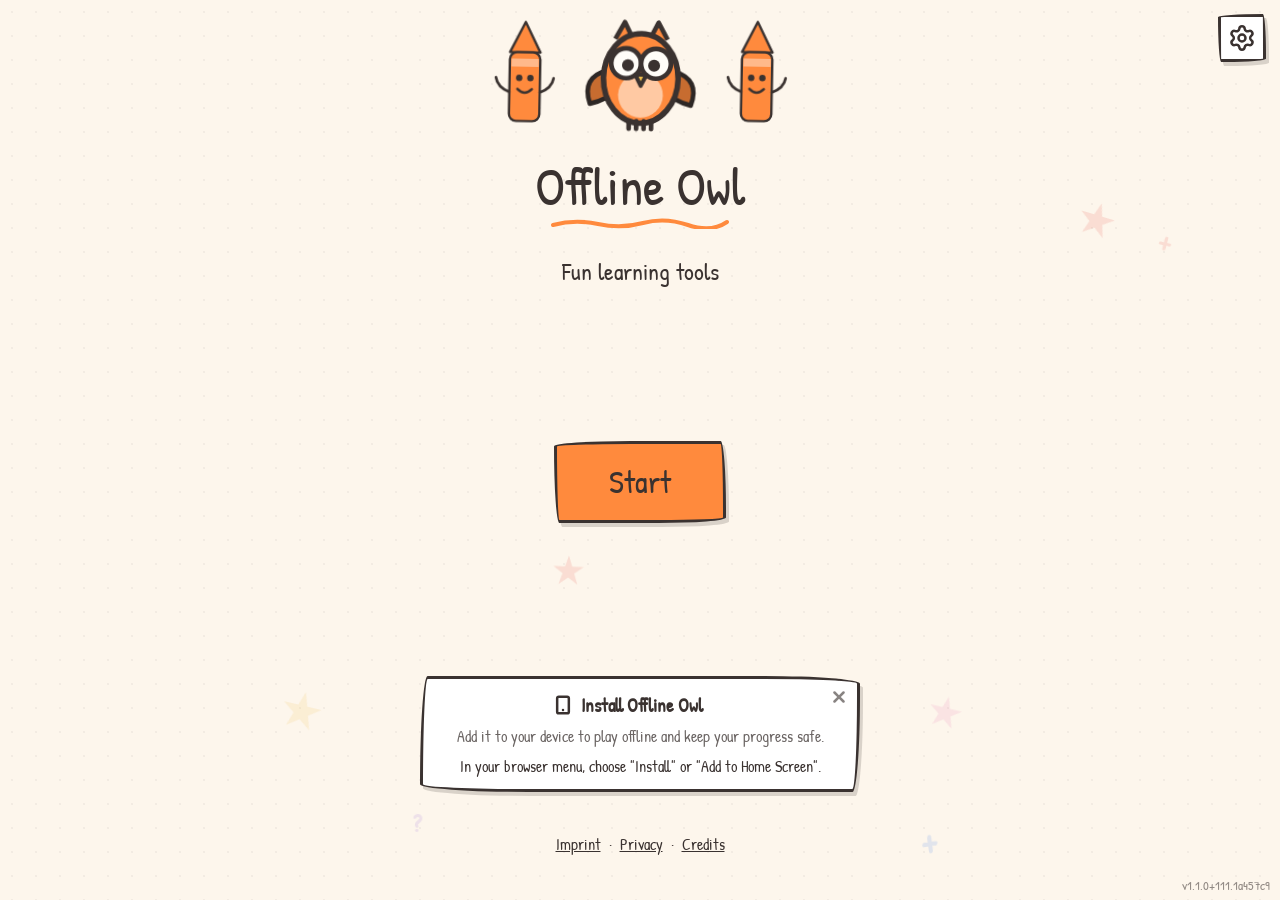
==== legacy/index.html @ 0df9de78 "deploy legacy" ====
<!doctype html><html lang="en"><head><meta charset="utf-8"/><meta name="viewport" content="width=device-width,initial-scale=1,viewport-fit=cover"/><meta name="theme-color" content="#ff8a3d"/><title>Offline Owl — free, private, offline learning for kids</title><meta name="description" content="A free, offline, installable app with a strong focus on privacy that helps kids in grades 1–4 practise for school. No account, no ads, no tracking — works fully offline."/><meta name="author" content="Offline Owl"/><meta name="robots" content="index, follow"/><link rel="canonical" href="https://captainz.github.io/offline-owl/"/><meta property="og:type" content="website"/><meta property="og:site_name" content="Offline Owl"/><meta property="og:url" content="https://captainz.github.io/offline-owl/"/><meta property="og:title" content="Offline Owl — free, private, offline learning for kids"/><meta property="og:description" content="A free, offline, installable app with a strong focus on privacy that helps kids in grades 1–4 practise for school. No account, no ads, no tracking."/><meta property="og:image" content="https://captainz.github.io/offline-owl/og-banner.png"/><meta property="og:image:width" content="1200"/><meta property="og:image:height" content="630"/><meta property="og:image:alt" content="Offline Owl — free, private, offline learning for kids in grades 1–4"/><meta property="og:locale" content="en"/><meta property="og:locale:alternate" content="de"/><meta name="twitter:card" content="summary_large_image"/><meta name="twitter:title" content="Offline Owl — free, private, offline learning for kids"/><meta name="twitter:description" content="A free, offline, installable app for kids in grades 1–4. No account, no ads, no tracking — works fully offline."/><meta name="twitter:image" content="https://captainz.github.io/offline-owl/og-banner.png"/><meta name="twitter:image:alt" content="Offline Owl — free, private, offline learning for kids in grades 1–4"/><link rel="manifest" href="manifest.webmanifest"/><link rel="icon" type="image/png" href="icons/icon-192.png"/><link rel="apple-touch-icon" href="icons/icon-192.png"/><script defer="defer" src="./main.bc28825a25485e98d686.js"></script><link href="./main.c567c05af725715a1c6c.css" rel="stylesheet"></head><body><script>(function () {
        try {
          var d = document.documentElement, f = document.createElement('div');
          f.style.cssText = 'display:flex;flex-direction:column;gap:1px;position:absolute;visibility:hidden';
          f.appendChild(document.createElement('div'));
          f.appendChild(document.createElement('div'));
          d.appendChild(f);
          var ok = f.scrollHeight === 1;
          d.removeChild(f);
          if (!ok) d.className += ' no-flexgap';
        } catch (e) { document.documentElement.className += ' no-flexgap'; }
      })();</script><div id="app"></div><script>(function () {
        try {
          if (!/[?&#]debug\b/.test(location.href)) return;
          document.write('<scr' + 'ipt src="eruda.js"><\/scr' + 'ipt><scr' + 'ipt>eruda.init()<\/scr' + 'ipt>');
        } catch (e) { /* ignore — debug console is best-effort */ }
      })();</script></body></html>
---- legacy/main.c567c05af725715a1c6c.css ----
.legal-body[data-v-5481ce39] { text-align: left; font-size: 18px; line-height: 1.5;
}
.legal-body p[data-v-5481ce39] { margin: 0 0 12px;
}
.legal-body strong[data-v-5481ce39] { font-weight: 700;
}
.no-flexgap .flex-col[data-v-5481ce39] > * { flex-shrink: 0;
}


/* Keyboard focus ring only (pointer taps don't trigger :focus-visible), so
   it no longer lingers as an odd halo after tapping a country. */
path[role='button'][data-v-695d3e59]:focus-visible {
  outline: none;
  stroke: var(--accent, #ff8a3d);
  stroke-width: 2px;
}
.no-flexgap .flex-col[data-v-695d3e59] > * {
  flex-shrink: 0;
}

@font-face {
  font-family: 'Patrick Hand';
  src: url(./27c23b607290b09435ac.woff2) format('woff2');
  font-display: swap;
}

*, ::before, ::after {
  --tw-border-spacing-x: 0;
  --tw-border-spacing-y: 0;
  --tw-translate-x: 0;
  --tw-translate-y: 0;
  --tw-rotate: 0;
  --tw-skew-x: 0;
  --tw-skew-y: 0;
  --tw-scale-x: 1;
  --tw-scale-y: 1;
  --tw-pan-x:  ;
  --tw-pan-y:  ;
  --tw-pinch-zoom:  ;
  --tw-scroll-snap-strictness: proximity;
  --tw-gradient-from-position:  ;
  --tw-gradient-via-position:  ;
  --tw-gradient-to-position:  ;
  --tw-ordinal:  ;
  --tw-slashed-zero:  ;
  --tw-numeric-figure:  ;
  --tw-numeric-spacing:  ;
  --tw-numeric-fraction:  ;
  --tw-ring-inset:  ;
  --tw-ring-offset-width: 0px;
  --tw-ring-offset-color: #fff;
  --tw-ring-color: rgb(59 130 246 / 0.5);
  --tw-ring-offset-shadow: 0 0 #0000;
  --tw-ring-shadow: 0 0 #0000;
  --tw-shadow: 0 0 #0000;
  --tw-shadow-colored: 0 0 #0000;
  --tw-blur:  ;
  --tw-brightness:  ;
  --tw-contrast:  ;
  --tw-grayscale:  ;
  --tw-hue-rotate:  ;
  --tw-invert:  ;
  --tw-saturate:  ;
  --tw-sepia:  ;
  --tw-drop-shadow:  ;
  --tw-backdrop-blur:  ;
  --tw-backdrop-brightness:  ;
  --tw-backdrop-contrast:  ;
  --tw-backdrop-grayscale:  ;
  --tw-backdrop-hue-rotate:  ;
  --tw-backdrop-invert:  ;
  --tw-backdrop-opacity:  ;
  --tw-backdrop-saturate:  ;
  --tw-backdrop-sepia:  ;
  --tw-contain-size:  ;
  --tw-contain-layout:  ;
  --tw-contain-paint:  ;
  --tw-contain-style:  ;
}

::backdrop {
  --tw-border-spacing-x: 0;
  --tw-border-spacing-y: 0;
  --tw-translate-x: 0;
  --tw-translate-y: 0;
  --tw-rotate: 0;
  --tw-skew-x: 0;
  --tw-skew-y: 0;
  --tw-scale-x: 1;
  --tw-scale-y: 1;
  --tw-pan-x:  ;
  --tw-pan-y:  ;
  --tw-pinch-zoom:  ;
  --tw-scroll-snap-strictness: proximity;
  --tw-gradient-from-position:  ;
  --tw-gradient-via-position:  ;
  --tw-gradient-to-position:  ;
  --tw-ordinal:  ;
  --tw-slashed-zero:  ;
  --tw-numeric-figure:  ;
  --tw-numeric-spacing:  ;
  --tw-numeric-fraction:  ;
  --tw-ring-inset:  ;
  --tw-ring-offset-width: 0px;
  --tw-ring-offset-color: #fff;
  --tw-ring-color: rgb(59 130 246 / 0.5);
  --tw-ring-offset-shadow: 0 0 #0000;
  --tw-ring-shadow: 0 0 #0000;
  --tw-shadow: 0 0 #0000;
  --tw-shadow-colored: 0 0 #0000;
  --tw-blur:  ;
  --tw-brightness:  ;
  --tw-contrast:  ;
  --tw-grayscale:  ;
  --tw-hue-rotate:  ;
  --tw-invert:  ;
  --tw-saturate:  ;
  --tw-sepia:  ;
  --tw-drop-shadow:  ;
  --tw-backdrop-blur:  ;
  --tw-backdrop-brightness:  ;
  --tw-backdrop-contrast:  ;
  --tw-backdrop-grayscale:  ;
  --tw-backdrop-hue-rotate:  ;
  --tw-backdrop-invert:  ;
  --tw-backdrop-opacity:  ;
  --tw-backdrop-saturate:  ;
  --tw-backdrop-sepia:  ;
  --tw-contain-size:  ;
  --tw-contain-layout:  ;
  --tw-contain-paint:  ;
  --tw-contain-style:  ;
}

/*
! tailwindcss v3.4.19 | MIT License | https://tailwindcss.com
*/

/*
1. Prevent padding and border from affecting element width. (https://github.com/mozdevs/cssremedy/issues/4)
2. Allow adding a border to an element by just adding a border-width. (https://github.com/tailwindcss/tailwindcss/pull/116)
*/

*,
::before,
::after {
  box-sizing: border-box; /* 1 */
  border-width: 0; /* 2 */
  border-style: solid; /* 2 */
  border-color: #e5e7eb; /* 2 */
}

::before,
::after {
  --tw-content: '';
}

/*
1. Use a consistent sensible line-height in all browsers.
2. Prevent adjustments of font size after orientation changes in iOS.
3. Use a more readable tab size.
4. Use the user's configured `sans` font-family by default.
5. Use the user's configured `sans` font-feature-settings by default.
6. Use the user's configured `sans` font-variation-settings by default.
7. Disable tap highlights on iOS
*/

html,
:host {
  line-height: 1.5; /* 1 */
  -webkit-text-size-adjust: 100%; /* 2 */ /* 3 */
  tab-size: 4; /* 3 */
  font-family: ui-sans-serif, system-ui, sans-serif, "Apple Color Emoji", "Segoe UI Emoji", "Segoe UI Symbol", "Noto Color Emoji"; /* 4 */
  font-feature-settings: normal; /* 5 */
  font-variation-settings: normal; /* 6 */
  -webkit-tap-highlight-color: transparent; /* 7 */
}

/*
1. Remove the margin in all browsers.
2. Inherit line-height from `html` so users can set them as a class directly on the `html` element.
*/

body {
  margin: 0; /* 1 */
  line-height: inherit; /* 2 */
}

/*
1. Add the correct height in Firefox.
2. Correct the inheritance of border color in Firefox. (https://bugzilla.mozilla.org/show_bug.cgi?id=190655)
3. Ensure horizontal rules are visible by default.
*/

hr {
  height: 0; /* 1 */
  color: inherit; /* 2 */
  border-top-width: 1px; /* 3 */
}

/*
Add the correct text decoration in Chrome, Edge, and Safari.
*/

abbr:where([title]) {
  -webkit-text-decoration: underline dotted;
          text-decoration: underline dotted;
}

/*
Remove the default font size and weight for headings.
*/

h1,
h2,
h3,
h4,
h5,
h6 {
  font-size: inherit;
  font-weight: inherit;
}

/*
Reset links to optimize for opt-in styling instead of opt-out.
*/

a {
  color: inherit;
  text-decoration: inherit;
}

/*
Add the correct font weight in Edge and Safari.
*/

b,
strong {
  font-weight: bolder;
}

/*
1. Use the user's configured `mono` font-family by default.
2. Use the user's configured `mono` font-feature-settings by default.
3. Use the user's configured `mono` font-variation-settings by default.
4. Correct the odd `em` font sizing in all browsers.
*/

code,
kbd,
samp,
pre {
  font-family: ui-monospace, SFMono-Regular, Menlo, Monaco, Consolas, "Liberation Mono", "Courier New", monospace; /* 1 */
  font-feature-settings: normal; /* 2 */
  font-variation-settings: normal; /* 3 */
  font-size: 1em; /* 4 */
}

/*
Add the correct font size in all browsers.
*/

small {
  font-size: 80%;
}

/*
Prevent `sub` and `sup` elements from affecting the line height in all browsers.
*/

sub,
sup {
  font-size: 75%;
  line-height: 0;
  position: relative;
  vertical-align: baseline;
}

sub {
  bottom: -0.25em;
}

sup {
  top: -0.5em;
}

/*
1. Remove text indentation from table contents in Chrome and Safari. (https://bugs.chromium.org/p/chromium/issues/detail?id=999088, https://bugs.webkit.org/show_bug.cgi?id=201297)
2. Correct table border color inheritance in all Chrome and Safari. (https://bugs.chromium.org/p/chromium/issues/detail?id=935729, https://bugs.webkit.org/show_bug.cgi?id=195016)
3. Remove gaps between table borders by default.
*/

table {
  text-indent: 0; /* 1 */
  border-color: inherit; /* 2 */
  border-collapse: collapse; /* 3 */
}

/*
1. Change the font styles in all browsers.
2. Remove the margin in Firefox and Safari.
3. Remove default padding in all browsers.
*/

button,
input,
optgroup,
select,
textarea {
  font-family: inherit; /* 1 */
  font-feature-settings: inherit; /* 1 */
  font-variation-settings: inherit; /* 1 */
  font-size: 100%; /* 1 */
  font-weight: inherit; /* 1 */
  line-height: inherit; /* 1 */
  letter-spacing: inherit; /* 1 */
  color: inherit; /* 1 */
  margin: 0; /* 2 */
  padding: 0; /* 3 */
}

/*
Remove the inheritance of text transform in Edge and Firefox.
*/

button,
select {
  text-transform: none;
}

/*
1. Correct the inability to style clickable types in iOS and Safari.
2. Remove default button styles.
*/

button,
input:where([type='button']),
input:where([type='reset']),
input:where([type='submit']) {
  -webkit-appearance: button; /* 1 */
  background-color: transparent; /* 2 */
  background-image: none; /* 2 */
}

/*
Use the modern Firefox focus style for all focusable elements.
*/

:-moz-focusring {
  outline: auto;
}

/*
Remove the additional `:invalid` styles in Firefox. (https://github.com/mozilla/gecko-dev/blob/2f9eacd9d3d995c937b4251a5557d95d494c9be1/layout/style/res/forms.css#L728-L737)
*/

:-moz-ui-invalid {
  box-shadow: none;
}

/*
Add the correct vertical alignment in Chrome and Firefox.
*/

progress {
  vertical-align: baseline;
}

/*
Correct the cursor style of increment and decrement buttons in Safari.
*/

::-webkit-inner-spin-button,
::-webkit-outer-spin-button {
  height: auto;
}

/*
1. Correct the odd appearance in Chrome and Safari.
2. Correct the outline style in Safari.
*/

[type='search'] {
  -webkit-appearance: textfield; /* 1 */
  outline-offset: -2px; /* 2 */
}

/*
Remove the inner padding in Chrome and Safari on macOS.
*/

::-webkit-search-decoration {
  -webkit-appearance: none;
}

/*
1. Correct the inability to style clickable types in iOS and Safari.
2. Change font properties to `inherit` in Safari.
*/

::-webkit-file-upload-button {
  -webkit-appearance: button; /* 1 */
  font: inherit; /* 2 */
}

/*
Add the correct display in Chrome and Safari.
*/

summary {
  display: list-item;
}

/*
Removes the default spacing and border for appropriate elements.
*/

blockquote,
dl,
dd,
h1,
h2,
h3,
h4,
h5,
h6,
hr,
figure,
p,
pre {
  margin: 0;
}

fieldset {
  margin: 0;
  padding: 0;
}

legend {
  padding: 0;
}

ol,
ul,
menu {
  list-style: none;
  margin: 0;
  padding: 0;
}

/*
Reset default styling for dialogs.
*/

dialog {
  padding: 0;
}

/*
Prevent resizing textareas horizontally by default.
*/

textarea {
  resize: vertical;
}

/*
1. Reset the default placeholder opacity in Firefox. (https://github.com/tailwindlabs/tailwindcss/issues/3300)
2. Set the default placeholder color to the user's configured gray 400 color.
*/

input::placeholder,
textarea::placeholder {
  opacity: 1; /* 1 */
  color: #9ca3af; /* 2 */
}

/*
Set the default cursor for buttons.
*/

button,
[role="button"] {
  cursor: pointer;
}

/*
Make sure disabled buttons don't get the pointer cursor.
*/

:disabled {
  cursor: default;
}

/*
1. Make replaced elements `display: block` by default. (https://github.com/mozdevs/cssremedy/issues/14)
2. Add `vertical-align: middle` to align replaced elements more sensibly by default. (https://github.com/jensimmons/cssremedy/issues/14#issuecomment-634934210)
   This can trigger a poorly considered lint error in some tools but is included by design.
*/

img,
svg,
video,
canvas,
audio,
iframe,
embed,
object {
  display: block; /* 1 */
  vertical-align: middle; /* 2 */
}

/*
Constrain images and videos to the parent width and preserve their intrinsic aspect ratio. (https://github.com/mozdevs/cssremedy/issues/14)
*/

img,
video {
  max-width: 100%;
  height: auto;
}

/* Make elements with the HTML hidden attribute stay hidden by default */

[hidden]:where(:not([hidden="until-found"])) {
  display: none;
}
.container {
  width: 100%;
}
@media (min-width: 640px) {

  .container {
    max-width: 640px;
  }
}
@media (min-width: 768px) {

  .container {
    max-width: 768px;
  }
}
@media (min-width: 1024px) {

  .container {
    max-width: 1024px;
  }
}
@media (min-width: 1280px) {

  .container {
    max-width: 1280px;
  }
}
@media (min-width: 1536px) {

  .container {
    max-width: 1536px;
  }
}
/* Signature crayon border — two mirrored variants for organic variety. */
.cb {
    border: 3px solid #3a3230;
    border-radius: 255px 18px 225px 18px / 18px 225px 18px 255px;
    box-shadow: 3px 4px 0 rgba(58,50,48,0.18);
  }
.cb2 {
    border: 3px solid #3a3230;
    border-radius: 18px 225px 18px 255px / 255px 18px 225px 18px;
    box-shadow: 3px 4px 0 rgba(58,50,48,0.18);
  }
/* Legacy alias used by not-yet-redesigned corners (leaderboard, gift editor). */
.crayon-border {
    border: 3px solid #3a3230;
    border-radius: 255px 18px 225px 18px / 18px 225px 18px 255px;
  }
/* Pair with .cb or .cb2 for the border variant. */
.chip {
  cursor: pointer;
  --tw-bg-opacity: 1;
  background-color: rgb(255 255 255 / var(--tw-bg-opacity, 1));
  padding-left: 18px;
  padding-right: 18px;
  padding-top: 7px;
  padding-bottom: 7px;
  font-family: "Patrick Hand", Comic Sans MS, cursive;
  font-size: 21px;
  --tw-text-opacity: 1;
  color: rgb(58 50 48 / var(--tw-text-opacity, 1));
  transition-property: transform;
  transition-timing-function: cubic-bezier(0.4, 0, 0.2, 1);
  transition-duration: 150ms;
}
.chip:active { transform: scale(0.92); }
.chip-on {
  background-color: var(--accent, #ff8a3d); color: var(--on-accent, #fff);
}
.backlink {
  cursor: pointer;
  align-self: center;
  justify-self: center;
  border-width: 0px;
  background-color: transparent;
  font-size: 22px;
  --tw-text-opacity: 1;
  color: rgb(58 50 48 / var(--tw-text-opacity, 1));
  -webkit-text-decoration-line: underline;
          text-decoration-line: underline;
  opacity: 0.75;
}
.lbl {
  margin-bottom: 6px;
  font-size: 19px;
  line-height: 1;
  opacity: 0.7;
}
/* Numpad key — pair with .cb or .cb2. */
.key {
  min-height: 60px;
  cursor: pointer;
  --tw-bg-opacity: 1;
  background-color: rgb(255 255 255 / var(--tw-bg-opacity, 1));
  padding-top: 0.75rem;
  padding-bottom: 0.75rem;
  padding-left: 0px;
  padding-right: 0px;
  font-family: "Patrick Hand", Comic Sans MS, cursive;
  font-size: 32px;
  --tw-text-opacity: 1;
  color: rgb(58 50 48 / var(--tw-text-opacity, 1));
  transition-property: transform;
  transition-timing-function: cubic-bezier(0.4, 0, 0.2, 1);
  transition-duration: 80ms;
}
.key:active { transform: scale(0.9); }
.tilt-l { transform: rotate(-1.2deg); }
.tilt-r { transform: rotate(1.1deg); }
/* Crayon range slider: ink pill track, accent knob. */
.slider {
    -webkit-appearance: none;
    appearance: none;
    width: 100%;
    height: 16px;
    border: 3px solid #3a3230;
    border-radius: 99px;
    background: #fff;
    cursor: pointer;
  }
.slider::-webkit-slider-thumb {
    -webkit-appearance: none;
    appearance: none;
    width: 28px;
    height: 28px;
    border-radius: 50%;
    background: var(--accent, #ff8a3d);
    border: 3px solid #3a3230;
    box-shadow: 2px 2px 0 rgba(58,50,48,0.18);
  }
.slider::-moz-range-thumb {
    width: 28px;
    height: 28px;
    border-radius: 50%;
    background: var(--accent, #ff8a3d);
    border: 3px solid #3a3230;
    box-shadow: 2px 2px 0 rgba(58,50,48,0.18);
  }
.pointer-events-none {
  pointer-events: none;
}
.visible {
  visibility: visible;
}
.static {
  position: static;
}
.fixed {
  position: fixed;
}
.absolute {
  position: absolute;
}
.relative {
  position: relative;
}
.sticky {
  position: -webkit-sticky;
  position: sticky;
}
.inset-0 {
  top: 0px;
  right: 0px;
  bottom: 0px;
  left: 0px;
}
.inset-y-0 {
  top: 0px;
  bottom: 0px;
}
.bottom-2 {
  bottom: 0.5rem;
}
.left-0 {
  left: 0px;
}
.left-\[-3px\] {
  left: -3px;
}
.right-0 {
  right: 0px;
}
.right-1 {
  right: 0.25rem;
}
.right-2 {
  right: 0.5rem;
}
.right-2\.5 {
  right: 0.625rem;
}
.right-\[-3px\] {
  right: -3px;
}
.right-\[14px\] {
  right: 14px;
}
.top-0 {
  top: 0px;
}
.top-1 {
  top: 0.25rem;
}
.top-1\/2 {
  top: 50%;
}
.top-\[14px\] {
  top: 14px;
}
.top-\[1px\] {
  top: 1px;
}
.isolate {
  isolation: isolate;
}
.z-0 {
  z-index: 0;
}
.z-30 {
  z-index: 30;
}
.z-40 {
  z-index: 40;
}
.z-50 {
  z-index: 50;
}
.z-\[1\] {
  z-index: 1;
}
.z-\[29\] {
  z-index: 29;
}
.z-\[60\] {
  z-index: 60;
}
.z-\[70\] {
  z-index: 70;
}
.z-\[79\] {
  z-index: 79;
}
.z-\[80\] {
  z-index: 80;
}
.m-0 {
  margin: 0px;
}
.-mx-\[18px\] {
  margin-left: -18px;
  margin-right: -18px;
}
.mx-auto {
  margin-left: auto;
  margin-right: auto;
}
.\!mb-0 {
  margin-bottom: 0px !important;
}
.-mb-4 {
  margin-bottom: -1rem;
}
.-mt-1 {
  margin-top: -0.25rem;
}
.-mt-2 {
  margin-top: -0.5rem;
}
.-mt-\[6px\] {
  margin-top: -6px;
}
.mb-0 {
  margin-bottom: 0px;
}
.mb-2 {
  margin-bottom: 0.5rem;
}
.mb-\[6px\] {
  margin-bottom: 6px;
}
.ml-2 {
  margin-left: 0.5rem;
}
.ml-\[2px\] {
  margin-left: 2px;
}
.mr-1 {
  margin-right: 0.25rem;
}
.mt-1 {
  margin-top: 0.25rem;
}
.mt-2 {
  margin-top: 0.5rem;
}
.mt-3 {
  margin-top: 0.75rem;
}
.mt-4 {
  margin-top: 1rem;
}
.mt-\[2px\] {
  margin-top: 2px;
}
.mt-auto {
  margin-top: auto;
}
.box-border {
  box-sizing: border-box;
}
.block {
  display: block;
}
.inline-block {
  display: inline-block;
}
.inline {
  display: inline;
}
.flex {
  display: flex;
}
.inline-flex {
  display: inline-flex;
}
.grid {
  display: grid;
}
.hidden {
  display: none;
}
.aspect-square {
  aspect-ratio: 1 / 1;
}
.h-10 {
  height: 2.5rem;
}
.h-11 {
  height: 2.75rem;
}
.h-12 {
  height: 3rem;
}
.h-14 {
  height: 3.5rem;
}
.h-16 {
  height: 4rem;
}
.h-28 {
  height: 7rem;
}
.h-4 {
  height: 1rem;
}
.h-6 {
  height: 1.5rem;
}
.h-7 {
  height: 1.75rem;
}
.h-8 {
  height: 2rem;
}
.h-9 {
  height: 2.25rem;
}
.h-\[300px\] {
  height: 300px;
}
.h-\[34px\] {
  height: 34px;
}
.h-\[3px\] {
  height: 3px;
}
.h-\[52px\] {
  height: 52px;
}
.h-\[54px\] {
  height: 54px;
}
.h-\[60px\] {
  height: 60px;
}
.h-\[72px\] {
  height: 72px;
}
.h-\[92px\] {
  height: 92px;
}
.h-auto {
  height: auto;
}
.h-full {
  height: 100%;
}
.max-h-\[90vh\] {
  max-height: 90vh;
}
.min-h-\[\.9em\] {
  min-height: .9em;
}
.min-h-\[1\.4em\] {
  min-height: 1.4em;
}
.min-h-\[100dvh\] {
  min-height: 100dvh;
}
.min-h-\[66px\] {
  min-height: 66px;
}
.w-10 {
  width: 2.5rem;
}
.w-11 {
  width: 2.75rem;
}
.w-12 {
  width: 3rem;
}
.w-14 {
  width: 3.5rem;
}
.w-16 {
  width: 4rem;
}
.w-28 {
  width: 7rem;
}
.w-6 {
  width: 1.5rem;
}
.w-7 {
  width: 1.75rem;
}
.w-8 {
  width: 2rem;
}
.w-9 {
  width: 2.25rem;
}
.w-\[120px\] {
  width: 120px;
}
.w-\[140px\] {
  width: 140px;
}
.w-\[170px\] {
  width: 170px;
}
.w-\[180px\] {
  width: 180px;
}
.w-\[52px\] {
  width: 52px;
}
.w-\[54px\] {
  width: 54px;
}
.w-\[60px\] {
  width: 60px;
}
.w-\[62px\] {
  width: 62px;
}
.w-\[72px\] {
  width: 72px;
}
.w-\[92px\] {
  width: 92px;
}
.w-full {
  width: 100%;
}
.w-max {
  width: -webkit-max-content;
  width: max-content;
}
.min-w-0 {
  min-width: 0px;
}
.max-w-\[160px\] {
  max-width: 160px;
}
.max-w-\[220px\] {
  max-width: 220px;
}
.max-w-\[320px\] {
  max-width: 320px;
}
.max-w-\[330px\] {
  max-width: 330px;
}
.max-w-\[440px\] {
  max-width: 440px;
}
.max-w-\[460px\] {
  max-width: 460px;
}
.max-w-\[480px\] {
  max-width: 480px;
}
.max-w-\[520px\] {
  max-width: 520px;
}
.max-w-\[620px\] {
  max-width: 620px;
}
.max-w-\[640px\] {
  max-width: 640px;
}
.max-w-full {
  max-width: 100%;
}
.flex-1 {
  flex: 1 1 0%;
}
.shrink-0 {
  flex-shrink: 0;
}
.-translate-y-1\/2 {
  --tw-translate-y: -50%;
  transform: translate(var(--tw-translate-x), var(--tw-translate-y)) rotate(var(--tw-rotate)) skewX(var(--tw-skew-x)) skewY(var(--tw-skew-y)) scaleX(var(--tw-scale-x)) scaleY(var(--tw-scale-y));
}
.-rotate-45 {
  --tw-rotate: -45deg;
  transform: translate(var(--tw-translate-x), var(--tw-translate-y)) rotate(var(--tw-rotate)) skewX(var(--tw-skew-x)) skewY(var(--tw-skew-y)) scaleX(var(--tw-scale-x)) scaleY(var(--tw-scale-y));
}
.rotate-180 {
  --tw-rotate: 180deg;
  transform: translate(var(--tw-translate-x), var(--tw-translate-y)) rotate(var(--tw-rotate)) skewX(var(--tw-skew-x)) skewY(var(--tw-skew-y)) scaleX(var(--tw-scale-x)) scaleY(var(--tw-scale-y));
}
.transform {
  transform: translate(var(--tw-translate-x), var(--tw-translate-y)) rotate(var(--tw-rotate)) skewX(var(--tw-skew-x)) skewY(var(--tw-skew-y)) scaleX(var(--tw-scale-x)) scaleY(var(--tw-scale-y));
}
@keyframes spin {

  to {
    transform: rotate(360deg);
  }
}
.animate-spin {
  animation: spin 1s linear infinite;
}
.cursor-default {
  cursor: default;
}
.cursor-grab {
  cursor: grab;
}
.cursor-pointer {
  cursor: pointer;
}
.touch-none {
  touch-action: none;
}
.select-none {
  -webkit-user-select: none;
          user-select: none;
}
.resize-y {
  resize: vertical;
}
.list-disc {
  list-style-type: disc;
}
.grid-cols-1 {
  grid-template-columns: repeat(1, minmax(0, 1fr));
}
.grid-cols-2 {
  grid-template-columns: repeat(2, minmax(0, 1fr));
}
.grid-cols-3 {
  grid-template-columns: repeat(3, minmax(0, 1fr));
}
.grid-cols-5 {
  grid-template-columns: repeat(5, minmax(0, 1fr));
}
.grid-cols-\[repeat\(auto-fill\2c minmax\(150px\2c 1fr\)\)\] {
  grid-template-columns: repeat(auto-fill,minmax(150px,1fr));
}
.flex-row-reverse {
  flex-direction: row-reverse;
}
.flex-col {
  flex-direction: column;
}
.flex-wrap {
  flex-wrap: wrap;
}
.flex-nowrap {
  flex-wrap: nowrap;
}
.place-items-center {
  align-items: center;
  justify-items: center;
  align-content: center;
  justify-content: center;
  place-items: center;
}
.items-start {
  align-items: flex-start;
}
.items-end {
  align-items: flex-end;
}
.items-center {
  align-items: center;
}
.items-stretch {
  align-items: stretch;
}
.justify-center {
  justify-content: center;
}
.justify-between {
  justify-content: space-between;
}
.justify-items-center {
  justify-items: center;
}
.gap-1 {
  gap: 0.25rem;
}
.no-flexgap .gap-1 {
  gap: 0;
}
.no-flexgap .gap-1 > * {
  margin: calc(0.25rem / 2);
}
.gap-2 {
  gap: 0.5rem;
}
.no-flexgap .gap-2 {
  gap: 0;
}
.no-flexgap .gap-2 > * {
  margin: calc(0.5rem / 2);
}
.gap-3 {
  gap: 0.75rem;
}
.no-flexgap .gap-3 {
  gap: 0;
}
.no-flexgap .gap-3 > * {
  margin: calc(0.75rem / 2);
}
.gap-4 {
  gap: 1rem;
}
.no-flexgap .gap-4 {
  gap: 0;
}
.no-flexgap .gap-4 > * {
  margin: calc(1rem / 2);
}
.gap-5 {
  gap: 1.25rem;
}
.no-flexgap .gap-5 {
  gap: 0;
}
.no-flexgap .gap-5 > * {
  margin: calc(1.25rem / 2);
}
.gap-6 {
  gap: 1.5rem;
}
.no-flexgap .gap-6 {
  gap: 0;
}
.no-flexgap .gap-6 > * {
  margin: calc(1.5rem / 2);
}
.gap-\[10px\] {
  gap: 10px;
}
.no-flexgap .gap-\[10px\] {
  gap: 0;
}
.no-flexgap .gap-\[10px\] > * {
  margin: calc(10px / 2);
}
.gap-\[14px\] {
  gap: 14px;
}
.no-flexgap .gap-\[14px\] {
  gap: 0;
}
.no-flexgap .gap-\[14px\] > * {
  margin: calc(14px / 2);
}
.gap-\[18px\] {
  gap: 18px;
}
.no-flexgap .gap-\[18px\] {
  gap: 0;
}
.no-flexgap .gap-\[18px\] > * {
  margin: calc(18px / 2);
}
.gap-\[6px\] {
  gap: 6px;
}
.no-flexgap .gap-\[6px\] {
  gap: 0;
}
.no-flexgap .gap-\[6px\] > * {
  margin: calc(6px / 2);
}
.gap-\[8px\] {
  gap: 8px;
}
.no-flexgap .gap-\[8px\] {
  gap: 0;
}
.no-flexgap .gap-\[8px\] > * {
  margin: calc(8px / 2);
}
.self-start {
  align-self: flex-start;
}
.self-center {
  align-self: center;
}
.justify-self-start {
  justify-self: start;
}
.justify-self-center {
  justify-self: center;
}
.overflow-auto {
  overflow: auto;
}
.overflow-hidden {
  overflow: hidden;
}
.overflow-visible {
  overflow: visible;
}
.truncate {
  overflow: hidden;
  text-overflow: ellipsis;
  white-space: nowrap;
}
.whitespace-nowrap {
  white-space: nowrap;
}
.break-words {
  overflow-wrap: break-word;
}
.break-all {
  word-break: break-all;
}
.rounded-full {
  border-radius: 9999px;
}
.rounded-lg {
  border-radius: 0.5rem;
}
.border-\[3px\] {
  border-width: 3px;
}
.border-b-2 {
  border-bottom-width: 2px;
}
.border-t-2 {
  border-top-width: 2px;
}
.\!border-dashed {
  border-style: dashed !important;
}
.border-dashed {
  border-style: dashed;
}
.border-ink {
  --tw-border-opacity: 1;
  border-color: rgb(58 50 48 / var(--tw-border-opacity, 1));
}
.border-ink\/10 {
  border-color: rgb(58 50 48 / 0.1);
}
.border-ink\/15 {
  border-color: rgb(58 50 48 / 0.15);
}
.border-ink\/25 {
  border-color: rgb(58 50 48 / 0.25);
}
.border-ink\/40 {
  border-color: rgb(58 50 48 / 0.4);
}
.\!bg-crayon-green {
  --tw-bg-opacity: 1 !important;
  background-color: rgb(76 175 110 / var(--tw-bg-opacity, 1)) !important;
}
.\!bg-crayon-red {
  --tw-bg-opacity: 1 !important;
  background-color: rgb(232 87 76 / var(--tw-bg-opacity, 1)) !important;
}
.bg-accent {
  background-color: var(--accent, #ff8a3d);
}
.bg-black {
  --tw-bg-opacity: 1;
  background-color: rgb(0 0 0 / var(--tw-bg-opacity, 1));
}
.bg-crayon-blue {
  --tw-bg-opacity: 1;
  background-color: rgb(76 134 232 / var(--tw-bg-opacity, 1));
}
.bg-crayon-blue\/25 {
  background-color: rgb(76 134 232 / 0.25);
}
.bg-crayon-green {
  --tw-bg-opacity: 1;
  background-color: rgb(76 175 110 / var(--tw-bg-opacity, 1));
}
.bg-crayon-green\/70 {
  background-color: rgb(76 175 110 / 0.7);
}
.bg-crayon-red {
  --tw-bg-opacity: 1;
  background-color: rgb(232 87 76 / var(--tw-bg-opacity, 1));
}
.bg-crayon-red\/10 {
  background-color: rgb(232 87 76 / 0.1);
}
.bg-crayon-yellow {
  --tw-bg-opacity: 1;
  background-color: rgb(242 193 78 / var(--tw-bg-opacity, 1));
}
.bg-crayon-yellow\/30 {
  background-color: rgb(242 193 78 / 0.3);
}
.bg-crayon-yellow\/60 {
  background-color: rgb(242 193 78 / 0.6);
}
.bg-paper {
  --tw-bg-opacity: 1;
  background-color: rgb(253 246 236 / var(--tw-bg-opacity, 1));
}
.bg-scrim {
  background-color: rgba(58,50,48,0.45);
}
.bg-white {
  --tw-bg-opacity: 1;
  background-color: rgb(255 255 255 / var(--tw-bg-opacity, 1));
}
.bg-white\/55 {
  background-color: rgb(255 255 255 / 0.55);
}
.bg-gradient-to-l {
  background-image: linear-gradient(to left, var(--tw-gradient-stops));
}
.from-white {
  --tw-gradient-from: #fff var(--tw-gradient-from-position);
  --tw-gradient-to: rgb(255 255 255 / 0) var(--tw-gradient-to-position);
  --tw-gradient-stops: var(--tw-gradient-from), var(--tw-gradient-to);
}
.to-transparent {
  --tw-gradient-to: transparent var(--tw-gradient-to-position);
}
.object-cover {
  object-fit: cover;
}
.\!p-0 {
  padding: 0px !important;
}
.p-0 {
  padding: 0px;
}
.p-1 {
  padding: 0.25rem;
}
.p-2 {
  padding: 0.5rem;
}
.p-3 {
  padding: 0.75rem;
}
.p-4 {
  padding: 1rem;
}
.p-5 {
  padding: 1.25rem;
}
.p-\[14px\] {
  padding: 14px;
}
.p-\[18px\] {
  padding: 18px;
}
.p-\[22px\] {
  padding: 22px;
}
.\!px-3 {
  padding-left: 0.75rem !important;
  padding-right: 0.75rem !important;
}
.\!py-1 {
  padding-top: 0.25rem !important;
  padding-bottom: 0.25rem !important;
}
.\!py-\[2px\] {
  padding-top: 2px !important;
  padding-bottom: 2px !important;
}
.px-1 {
  padding-left: 0.25rem;
  padding-right: 0.25rem;
}
.px-2 {
  padding-left: 0.5rem;
  padding-right: 0.5rem;
}
.px-3 {
  padding-left: 0.75rem;
  padding-right: 0.75rem;
}
.px-4 {
  padding-left: 1rem;
  padding-right: 1rem;
}
.px-\[10px\] {
  padding-left: 10px;
  padding-right: 10px;
}
.px-\[12px\] {
  padding-left: 12px;
  padding-right: 12px;
}
.px-\[14px\] {
  padding-left: 14px;
  padding-right: 14px;
}
.px-\[18px\] {
  padding-left: 18px;
  padding-right: 18px;
}
.px-\[22px\] {
  padding-left: 22px;
  padding-right: 22px;
}
.px-\[28px\] {
  padding-left: 28px;
  padding-right: 28px;
}
.px-\[38px\] {
  padding-left: 38px;
  padding-right: 38px;
}
.px-\[52px\] {
  padding-left: 52px;
  padding-right: 52px;
}
.py-1 {
  padding-top: 0.25rem;
  padding-bottom: 0.25rem;
}
.py-2 {
  padding-top: 0.5rem;
  padding-bottom: 0.5rem;
}
.py-3 {
  padding-top: 0.75rem;
  padding-bottom: 0.75rem;
}
.py-4 {
  padding-top: 1rem;
  padding-bottom: 1rem;
}
.py-7 {
  padding-top: 1.75rem;
  padding-bottom: 1.75rem;
}
.py-\[10px\] {
  padding-top: 10px;
  padding-bottom: 10px;
}
.py-\[14px\] {
  padding-top: 14px;
  padding-bottom: 14px;
}
.py-\[2px\] {
  padding-top: 2px;
  padding-bottom: 2px;
}
.py-\[34px\] {
  padding-top: 34px;
  padding-bottom: 34px;
}
.py-\[4px\] {
  padding-top: 4px;
  padding-bottom: 4px;
}
.py-\[6px\] {
  padding-top: 6px;
  padding-bottom: 6px;
}
.pb-11 {
  padding-bottom: 2.75rem;
}
.pb-2 {
  padding-bottom: 0.5rem;
}
.pb-3 {
  padding-bottom: 0.75rem;
}
.pl-1 {
  padding-left: 0.25rem;
}
.pl-5 {
  padding-left: 1.25rem;
}
.pr-6 {
  padding-right: 1.5rem;
}
.pt-1 {
  padding-top: 0.25rem;
}
.pt-2 {
  padding-top: 0.5rem;
}
.pt-3 {
  padding-top: 0.75rem;
}
.pt-\[18px\] {
  padding-top: 18px;
}
.pt-\[22px\] {
  padding-top: 22px;
}
.text-left {
  text-align: left;
}
.text-center {
  text-align: center;
}
.text-right {
  text-align: right;
}
.align-\[-0\.15em\] {
  vertical-align: -0.15em;
}
.font-crayon {
  font-family: "Patrick Hand", Comic Sans MS, cursive;
}
.\!text-\[15px\] {
  font-size: 15px !important;
}
.\!text-\[16px\] {
  font-size: 16px !important;
}
.\!text-\[17px\] {
  font-size: 17px !important;
}
.\!text-\[18px\] {
  font-size: 18px !important;
}
.\!text-\[19px\] {
  font-size: 19px !important;
}
.\!text-\[20px\] {
  font-size: 20px !important;
}
.text-2xl {
  font-size: 1.5rem;
  line-height: 2rem;
}
.text-3xl {
  font-size: 1.875rem;
  line-height: 2.25rem;
}
.text-\[13px\] {
  font-size: 13px;
}
.text-\[14px\] {
  font-size: 14px;
}
.text-\[15px\] {
  font-size: 15px;
}
.text-\[16px\] {
  font-size: 16px;
}
.text-\[17px\] {
  font-size: 17px;
}
.text-\[18px\] {
  font-size: 18px;
}
.text-\[19px\] {
  font-size: 19px;
}
.text-\[20px\] {
  font-size: 20px;
}
.text-\[21px\] {
  font-size: 21px;
}
.text-\[22px\] {
  font-size: 22px;
}
.text-\[24px\] {
  font-size: 24px;
}
.text-\[26px\] {
  font-size: 26px;
}
.text-\[28px\] {
  font-size: 28px;
}
.text-\[30px\] {
  font-size: 30px;
}
.text-\[32px\] {
  font-size: 32px;
}
.text-\[34px\] {
  font-size: 34px;
}
.text-\[36px\] {
  font-size: 36px;
}
.text-\[40px\] {
  font-size: 40px;
}
.text-\[44px\] {
  font-size: 44px;
}
.text-\[64px\] {
  font-size: 64px;
}
.text-\[clamp\(32px\2c 8vw\2c 48px\)\] {
  font-size: 32px;
  font-size: clamp(32px, 8vw, 48px);
}
.text-\[clamp\(36px\2c 9vw\2c 54px\)\] {
  font-size: 36px;
  font-size: clamp(36px, 9vw, 54px);
}
.text-\[clamp\(56px\2c 15vw\2c 84px\)\] {
  font-size: 56px;
  font-size: clamp(56px, 15vw, 84px);
}
.text-lg {
  font-size: 1.125rem;
  line-height: 1.75rem;
}
.text-xl {
  font-size: 1.25rem;
  line-height: 1.75rem;
}
.font-bold {
  font-weight: 700;
}
.leading-\[1\.05\] {
  line-height: 1.05;
}
.leading-\[1\.1\] {
  line-height: 1.1;
}
.leading-\[1\.2\] {
  line-height: 1.2;
}
.leading-none {
  line-height: 1;
}
.leading-relaxed {
  line-height: 1.625;
}
.leading-snug {
  line-height: 1.375;
}
.leading-tight {
  line-height: 1.25;
}
.tracking-\[\.3em\] {
  letter-spacing: .3em;
}
.\!text-white {
  --tw-text-opacity: 1 !important;
  color: rgb(255 255 255 / var(--tw-text-opacity, 1)) !important;
}
.text-\[color\:var\(--on-accent\2c \#fff\)\] {
  color: var(--on-accent,#fff);
}
.text-accent {
  color: var(--accent, #ff8a3d);
}
.text-crayon-blue {
  --tw-text-opacity: 1;
  color: rgb(76 134 232 / var(--tw-text-opacity, 1));
}
.text-crayon-green {
  --tw-text-opacity: 1;
  color: rgb(76 175 110 / var(--tw-text-opacity, 1));
}
.text-crayon-purple {
  --tw-text-opacity: 1;
  color: rgb(155 111 214 / var(--tw-text-opacity, 1));
}
.text-crayon-red {
  --tw-text-opacity: 1;
  color: rgb(232 87 76 / var(--tw-text-opacity, 1));
}
.text-crayon-yellow {
  --tw-text-opacity: 1;
  color: rgb(242 193 78 / var(--tw-text-opacity, 1));
}
.text-gold {
  --tw-text-opacity: 1;
  color: rgb(201 154 30 / var(--tw-text-opacity, 1));
}
.text-ink {
  --tw-text-opacity: 1;
  color: rgb(58 50 48 / var(--tw-text-opacity, 1));
}
.text-white {
  --tw-text-opacity: 1;
  color: rgb(255 255 255 / var(--tw-text-opacity, 1));
}
.underline {
  -webkit-text-decoration-line: underline;
          text-decoration-line: underline;
}
.opacity-35 {
  opacity: 0.35;
}
.opacity-40 {
  opacity: 0.4;
}
.opacity-50 {
  opacity: 0.5;
}
.opacity-55 {
  opacity: 0.55;
}
.opacity-60 {
  opacity: 0.6;
}
.opacity-65 {
  opacity: 0.65;
}
.opacity-70 {
  opacity: 0.7;
}
.opacity-75 {
  opacity: 0.75;
}
.opacity-80 {
  opacity: 0.8;
}
.opacity-85 {
  opacity: 0.85;
}
.opacity-90 {
  opacity: 0.9;
}
.opacity-\[\.16\] {
  opacity: .16;
}
.outline-none {
  outline: 2px solid transparent;
  outline-offset: 2px;
}
.outline {
  outline-style: solid;
}
.outline-4 {
  outline-width: 4px;
}
.outline-offset-2 {
  outline-offset: 2px;
}
.outline-accent {
  outline-color: var(--accent, #ff8a3d);
}
.ring {
  --tw-ring-offset-shadow: var(--tw-ring-inset) 0 0 0 var(--tw-ring-offset-width) var(--tw-ring-offset-color);
  --tw-ring-shadow: var(--tw-ring-inset) 0 0 0 calc(3px + var(--tw-ring-offset-width)) var(--tw-ring-color);
  box-shadow: var(--tw-ring-offset-shadow), var(--tw-ring-shadow), var(--tw-shadow, 0 0 #0000);
}
.filter {
  filter: var(--tw-blur) var(--tw-brightness) var(--tw-contrast) var(--tw-grayscale) var(--tw-hue-rotate) var(--tw-invert) var(--tw-saturate) var(--tw-sepia) var(--tw-drop-shadow);
}
.transition-\[left\] {
  transition-property: left;
  transition-timing-function: cubic-bezier(0.4, 0, 0.2, 1);
  transition-duration: 150ms;
}
.transition-\[width\] {
  transition-property: width;
  transition-timing-function: cubic-bezier(0.4, 0, 0.2, 1);
  transition-duration: 150ms;
}
.transition-colors {
  transition-property: color, background-color, border-color, fill, stroke, -webkit-text-decoration-color;
  transition-property: color, background-color, border-color, text-decoration-color, fill, stroke;
  transition-property: color, background-color, border-color, text-decoration-color, fill, stroke, -webkit-text-decoration-color;
  transition-timing-function: cubic-bezier(0.4, 0, 0.2, 1);
  transition-duration: 150ms;
}
.transition-transform {
  transition-property: transform;
  transition-timing-function: cubic-bezier(0.4, 0, 0.2, 1);
  transition-duration: 150ms;
}
.duration-200 {
  transition-duration: 200ms;
}
.duration-300 {
  transition-duration: 300ms;
}
.duration-\[400ms\] {
  transition-duration: 400ms;
}
.ease-\[cubic-bezier\(\.5\2c 1\.6\2c \.4\2c 1\)\] {
  transition-timing-function: cubic-bezier(.5,1.6,.4,1);
}
.will-change-transform {
  will-change: transform;
}
.\[box-decoration-break\:clone\] {
  -webkit-box-decoration-break: clone;
          box-decoration-break: clone;
}

:root { --accent: #ff8a3d; --on-accent: #3a3230; }
html, body, #app { height: 100%; }
/* App-like feel: no double-tap-to-zoom anywhere (the browser checks the
   whole ancestor chain, so html covers every element). Where zooming
   matters (geo map) a dedicated pan/zoom takes over via touch-action:
   none on the component itself. */
html { touch-action: manipulation; }
body {
  --tw-bg-opacity: 1;
  background-color: rgb(253 246 236 / var(--tw-bg-opacity, 1));
  font-family: "Patrick Hand", Comic Sans MS, cursive;
  --tw-text-opacity: 1;
  color: rgb(58 50 48 / var(--tw-text-opacity, 1));
  background-image: radial-gradient(rgba(58,50,48,0.05) 1.2px, transparent 1.2px);
  background-size: 24px 24px;
  overflow-x: hidden;
}

/* Scrollbars in the hand-drawn look: chunky ink pill on paper. */
* {
  scrollbar-width: thin;
  scrollbar-color: rgba(58,50,48,0.4) transparent;
}
::-webkit-scrollbar { width: 10px; height: 10px; }
::-webkit-scrollbar-track { background: transparent; }
::-webkit-scrollbar-thumb {
  background: rgba(58,50,48,0.35);
  border-radius: 99px;
  border: 2px solid #fdf6ec;
}
::-webkit-scrollbar-thumb:hover { background: rgba(58,50,48,0.55); }
.hover\:opacity-100:hover {
  opacity: 1;
}
.focus\:\[box-shadow\:0_0_0_3px_rgba\(255\2c 138\2c 61\2c \.4\)\]:focus {
  box-shadow: 0 0 0 3px rgba(255,138,61,.4);
}
.active\:-rotate-1:active {
  --tw-rotate: -1deg;
  transform: translate(var(--tw-translate-x), var(--tw-translate-y)) rotate(var(--tw-rotate)) skewX(var(--tw-skew-x)) skewY(var(--tw-skew-y)) scaleX(var(--tw-scale-x)) scaleY(var(--tw-scale-y));
}
.active\:scale-\[\.93\]:active {
  --tw-scale-x: .93;
  --tw-scale-y: .93;
  transform: translate(var(--tw-translate-x), var(--tw-translate-y)) rotate(var(--tw-rotate)) skewX(var(--tw-skew-x)) skewY(var(--tw-skew-y)) scaleX(var(--tw-scale-x)) scaleY(var(--tw-scale-y));
}
.active\:scale-\[\.95\]:active {
  --tw-scale-x: .95;
  --tw-scale-y: .95;
  transform: translate(var(--tw-translate-x), var(--tw-translate-y)) rotate(var(--tw-rotate)) skewX(var(--tw-skew-x)) skewY(var(--tw-skew-y)) scaleX(var(--tw-scale-x)) scaleY(var(--tw-scale-y));
}
.active\:cursor-grabbing:active {
  cursor: grabbing;
}
.disabled\:opacity-40:disabled {
  opacity: 0.4;
}
.disabled\:opacity-50:disabled {
  opacity: 0.5;
}
@media (min-width: 640px) {

  .sm\:grid-cols-2 {
    grid-template-columns: repeat(2, minmax(0, 1fr));
  }

  .sm\:grid-cols-3 {
    grid-template-columns: repeat(3, minmax(0, 1fr));
  }

  .sm\:gap-4 {
    gap: 1rem;
  }

  .no-flexgap .sm\:gap-4 {
    gap: 0;
  }

  .no-flexgap .sm\:gap-4 > * {
    margin: calc(1rem / 2);
  }
}
@media (min-width: 768px) {

  .md\:text-\[96px\] {
    font-size: 96px;
  }
}
.no-flexgap .flex-col > * {
  flex-shrink: 0;
}
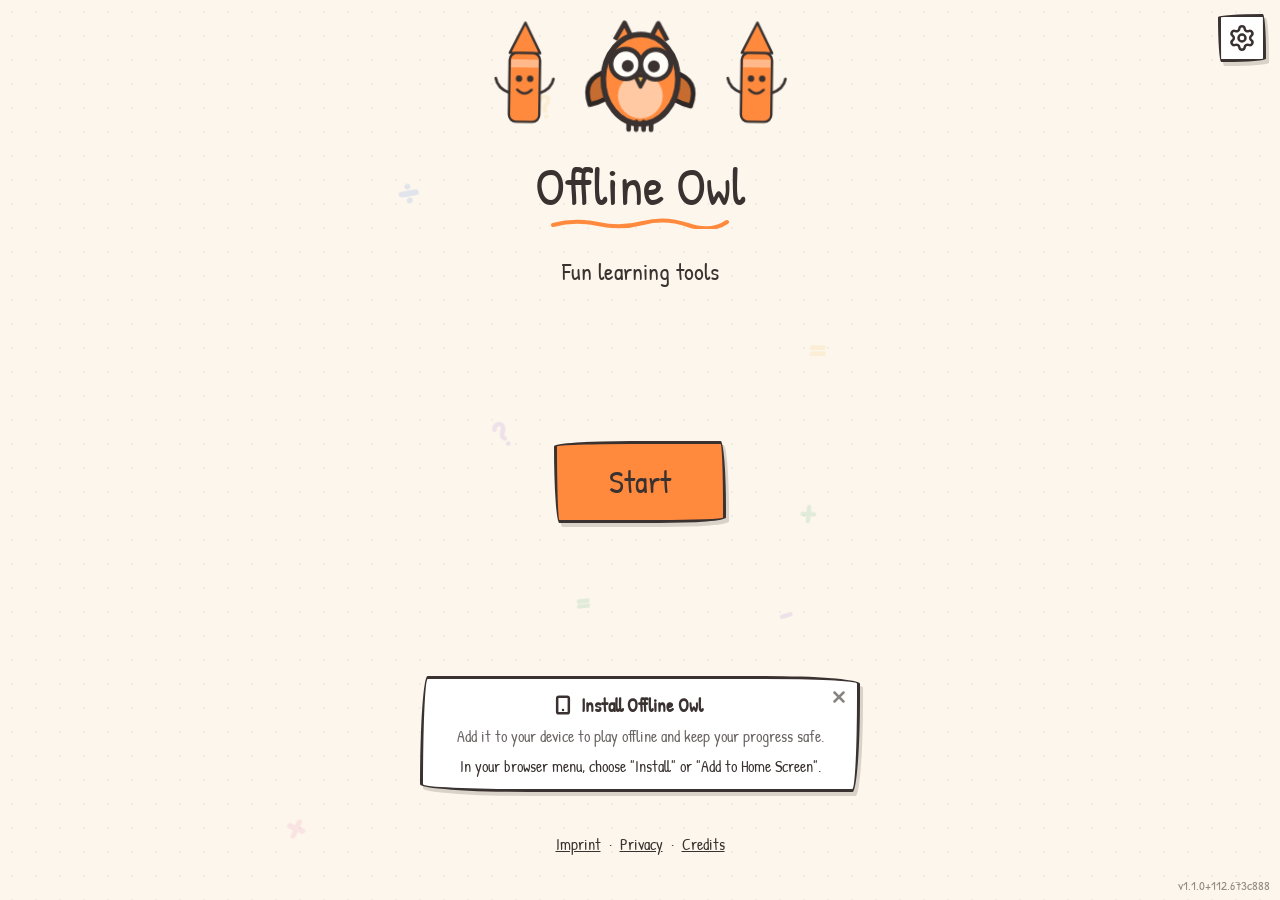
==== commit 2f7f5cd5: "deploy legacy" ====
--- a/legacy/index.html
+++ b/legacy/index.html
@@ -1,4 +1,4 @@
-<!doctype html><html lang="en"><head><meta charset="utf-8"/><meta name="viewport" content="width=device-width,initial-scale=1,viewport-fit=cover"/><meta name="theme-color" content="#ff8a3d"/><title>Offline Owl — free, private, offline learning for kids</title><meta name="description" content="A free, offline, installable app with a strong focus on privacy that helps kids in grades 1–4 practise for school. No account, no ads, no tracking — works fully offline."/><meta name="author" content="Offline Owl"/><meta name="robots" content="index, follow"/><link rel="canonical" href="https://captainz.github.io/offline-owl/"/><meta property="og:type" content="website"/><meta property="og:site_name" content="Offline Owl"/><meta property="og:url" content="https://captainz.github.io/offline-owl/"/><meta property="og:title" content="Offline Owl — free, private, offline learning for kids"/><meta property="og:description" content="A free, offline, installable app with a strong focus on privacy that helps kids in grades 1–4 practise for school. No account, no ads, no tracking."/><meta property="og:image" content="https://captainz.github.io/offline-owl/og-banner.png"/><meta property="og:image:width" content="1200"/><meta property="og:image:height" content="630"/><meta property="og:image:alt" content="Offline Owl — free, private, offline learning for kids in grades 1–4"/><meta property="og:locale" content="en"/><meta property="og:locale:alternate" content="de"/><meta name="twitter:card" content="summary_large_image"/><meta name="twitter:title" content="Offline Owl — free, private, offline learning for kids"/><meta name="twitter:description" content="A free, offline, installable app for kids in grades 1–4. No account, no ads, no tracking — works fully offline."/><meta name="twitter:image" content="https://captainz.github.io/offline-owl/og-banner.png"/><meta name="twitter:image:alt" content="Offline Owl — free, private, offline learning for kids in grades 1–4"/><link rel="manifest" href="manifest.webmanifest"/><link rel="icon" type="image/png" href="icons/icon-192.png"/><link rel="apple-touch-icon" href="icons/icon-192.png"/><script defer="defer" src="./main.bc28825a25485e98d686.js"></script><link href="./main.c567c05af725715a1c6c.css" rel="stylesheet"></head><body><script>(function () {
+<!doctype html><html lang="en"><head><meta charset="utf-8"/><meta name="viewport" content="width=device-width,initial-scale=1,viewport-fit=cover"/><meta name="theme-color" content="#ff8a3d"/><title>Offline Owl — free, private, offline learning for kids</title><meta name="description" content="A free, offline, installable app with a strong focus on privacy that helps kids in grades 1–4 practise for school. No account, no ads, no tracking — works fully offline."/><meta name="author" content="Offline Owl"/><meta name="robots" content="index, follow"/><link rel="canonical" href="https://captainz.github.io/offline-owl/"/><meta property="og:type" content="website"/><meta property="og:site_name" content="Offline Owl"/><meta property="og:url" content="https://captainz.github.io/offline-owl/"/><meta property="og:title" content="Offline Owl — free, private, offline learning for kids"/><meta property="og:description" content="A free, offline, installable app with a strong focus on privacy that helps kids in grades 1–4 practise for school. No account, no ads, no tracking."/><meta property="og:image" content="https://captainz.github.io/offline-owl/og-banner.png"/><meta property="og:image:width" content="1200"/><meta property="og:image:height" content="630"/><meta property="og:image:alt" content="Offline Owl — free, private, offline learning for kids in grades 1–4"/><meta property="og:locale" content="en"/><meta property="og:locale:alternate" content="de"/><meta name="twitter:card" content="summary_large_image"/><meta name="twitter:title" content="Offline Owl — free, private, offline learning for kids"/><meta name="twitter:description" content="A free, offline, installable app for kids in grades 1–4. No account, no ads, no tracking — works fully offline."/><meta name="twitter:image" content="https://captainz.github.io/offline-owl/og-banner.png"/><meta name="twitter:image:alt" content="Offline Owl — free, private, offline learning for kids in grades 1–4"/><link rel="manifest" href="manifest.webmanifest"/><link rel="icon" type="image/png" href="icons/icon-192.png"/><link rel="apple-touch-icon" href="icons/icon-192.png"/><script defer="defer" src="./main.15cb2f776ce78254d3cb.js"></script><link href="./main.0424f0caa546253b4109.css" rel="stylesheet"></head><body><script>(function () {
         try {
           var d = document.documentElement, f = document.createElement('div');
           f.style.cssText = 'display:flex;flex-direction:column;gap:1px;position:absolute;visibility:hidden';
--- a/legacy/main.0424f0caa546253b4109.css
+++ b/legacy/main.0424f0caa546253b4109.css
@@ -0,0 +1,1955 @@
+
+.legal-body[data-v-5481ce39] { text-align: left; font-size: 18px; line-height: 1.5;
+}
+.legal-body p[data-v-5481ce39] { margin: 0 0 12px;
+}
+.legal-body strong[data-v-5481ce39] { font-weight: 700;
+}
+.no-flexgap .flex-col[data-v-5481ce39] > * { flex-shrink: 0;
+}
+
+
+/* Keyboard focus ring only (pointer taps don't trigger :focus-visible), so
+   it no longer lingers as an odd halo after tapping a country. */
+path[role='button'][data-v-695d3e59]:focus-visible {
+  outline: none;
+  stroke: var(--accent, #ff8a3d);
+  stroke-width: 2px;
+}
+.no-flexgap .flex-col[data-v-695d3e59] > * {
+  flex-shrink: 0;
+}
+
+@font-face {
+  font-family: 'Patrick Hand';
+  src: url(./27c23b607290b09435ac.woff2) format('woff2');
+  font-display: swap;
+}
+
+*, ::before, ::after {
+  --tw-border-spacing-x: 0;
+  --tw-border-spacing-y: 0;
+  --tw-translate-x: 0;
+  --tw-translate-y: 0;
+  --tw-rotate: 0;
+  --tw-skew-x: 0;
+  --tw-skew-y: 0;
+  --tw-scale-x: 1;
+  --tw-scale-y: 1;
+  --tw-pan-x:  ;
+  --tw-pan-y:  ;
+  --tw-pinch-zoom:  ;
+  --tw-scroll-snap-strictness: proximity;
+  --tw-gradient-from-position:  ;
+  --tw-gradient-via-position:  ;
+  --tw-gradient-to-position:  ;
+  --tw-ordinal:  ;
+  --tw-slashed-zero:  ;
+  --tw-numeric-figure:  ;
+  --tw-numeric-spacing:  ;
+  --tw-numeric-fraction:  ;
+  --tw-ring-inset:  ;
+  --tw-ring-offset-width: 0px;
+  --tw-ring-offset-color: #fff;
+  --tw-ring-color: rgb(59 130 246 / 0.5);
+  --tw-ring-offset-shadow: 0 0 #0000;
+  --tw-ring-shadow: 0 0 #0000;
+  --tw-shadow: 0 0 #0000;
+  --tw-shadow-colored: 0 0 #0000;
+  --tw-blur:  ;
+  --tw-brightness:  ;
+  --tw-contrast:  ;
+  --tw-grayscale:  ;
+  --tw-hue-rotate:  ;
+  --tw-invert:  ;
+  --tw-saturate:  ;
+  --tw-sepia:  ;
+  --tw-drop-shadow:  ;
+  --tw-backdrop-blur:  ;
+  --tw-backdrop-brightness:  ;
+  --tw-backdrop-contrast:  ;
+  --tw-backdrop-grayscale:  ;
+  --tw-backdrop-hue-rotate:  ;
+  --tw-backdrop-invert:  ;
+  --tw-backdrop-opacity:  ;
+  --tw-backdrop-saturate:  ;
+  --tw-backdrop-sepia:  ;
+  --tw-contain-size:  ;
+  --tw-contain-layout:  ;
+  --tw-contain-paint:  ;
+  --tw-contain-style:  ;
+}
+
+::backdrop {
+  --tw-border-spacing-x: 0;
+  --tw-border-spacing-y: 0;
+  --tw-translate-x: 0;
+  --tw-translate-y: 0;
+  --tw-rotate: 0;
+  --tw-skew-x: 0;
+  --tw-skew-y: 0;
+  --tw-scale-x: 1;
+  --tw-scale-y: 1;
+  --tw-pan-x:  ;
+  --tw-pan-y:  ;
+  --tw-pinch-zoom:  ;
+  --tw-scroll-snap-strictness: proximity;
+  --tw-gradient-from-position:  ;
+  --tw-gradient-via-position:  ;
+  --tw-gradient-to-position:  ;
+  --tw-ordinal:  ;
+  --tw-slashed-zero:  ;
+  --tw-numeric-figure:  ;
+  --tw-numeric-spacing:  ;
+  --tw-numeric-fraction:  ;
+  --tw-ring-inset:  ;
+  --tw-ring-offset-width: 0px;
+  --tw-ring-offset-color: #fff;
+  --tw-ring-color: rgb(59 130 246 / 0.5);
+  --tw-ring-offset-shadow: 0 0 #0000;
+  --tw-ring-shadow: 0 0 #0000;
+  --tw-shadow: 0 0 #0000;
+  --tw-shadow-colored: 0 0 #0000;
+  --tw-blur:  ;
+  --tw-brightness:  ;
+  --tw-contrast:  ;
+  --tw-grayscale:  ;
+  --tw-hue-rotate:  ;
+  --tw-invert:  ;
+  --tw-saturate:  ;
+  --tw-sepia:  ;
+  --tw-drop-shadow:  ;
+  --tw-backdrop-blur:  ;
+  --tw-backdrop-brightness:  ;
+  --tw-backdrop-contrast:  ;
+  --tw-backdrop-grayscale:  ;
+  --tw-backdrop-hue-rotate:  ;
+  --tw-backdrop-invert:  ;
+  --tw-backdrop-opacity:  ;
+  --tw-backdrop-saturate:  ;
+  --tw-backdrop-sepia:  ;
+  --tw-contain-size:  ;
+  --tw-contain-layout:  ;
+  --tw-contain-paint:  ;
+  --tw-contain-style:  ;
+}
+
+/*
+! tailwindcss v3.4.19 | MIT License | https://tailwindcss.com
+*/
+
+/*
+1. Prevent padding and border from affecting element width. (https://github.com/mozdevs/cssremedy/issues/4)
+2. Allow adding a border to an element by just adding a border-width. (https://github.com/tailwindcss/tailwindcss/pull/116)
+*/
+
+*,
+::before,
+::after {
+  box-sizing: border-box; /* 1 */
+  border-width: 0; /* 2 */
+  border-style: solid; /* 2 */
+  border-color: #e5e7eb; /* 2 */
+}
+
+::before,
+::after {
+  --tw-content: '';
+}
+
+/*
+1. Use a consistent sensible line-height in all browsers.
+2. Prevent adjustments of font size after orientation changes in iOS.
+3. Use a more readable tab size.
+4. Use the user's configured `sans` font-family by default.
+5. Use the user's configured `sans` font-feature-settings by default.
+6. Use the user's configured `sans` font-variation-settings by default.
+7. Disable tap highlights on iOS
+*/
+
+html,
+:host {
+  line-height: 1.5; /* 1 */
+  -webkit-text-size-adjust: 100%; /* 2 */ /* 3 */
+  tab-size: 4; /* 3 */
+  font-family: ui-sans-serif, system-ui, sans-serif, "Apple Color Emoji", "Segoe UI Emoji", "Segoe UI Symbol", "Noto Color Emoji"; /* 4 */
+  font-feature-settings: normal; /* 5 */
+  font-variation-settings: normal; /* 6 */
+  -webkit-tap-highlight-color: transparent; /* 7 */
+}
+
+/*
+1. Remove the margin in all browsers.
+2. Inherit line-height from `html` so users can set them as a class directly on the `html` element.
+*/
+
+body {
+  margin: 0; /* 1 */
+  line-height: inherit; /* 2 */
+}
+
+/*
+1. Add the correct height in Firefox.
+2. Correct the inheritance of border color in Firefox. (https://bugzilla.mozilla.org/show_bug.cgi?id=190655)
+3. Ensure horizontal rules are visible by default.
+*/
+
+hr {
+  height: 0; /* 1 */
+  color: inherit; /* 2 */
+  border-top-width: 1px; /* 3 */
+}
+
+/*
+Add the correct text decoration in Chrome, Edge, and Safari.
+*/
+
+abbr:where([title]) {
+  -webkit-text-decoration: underline dotted;
+          text-decoration: underline dotted;
+}
+
+/*
+Remove the default font size and weight for headings.
+*/
+
+h1,
+h2,
+h3,
+h4,
+h5,
+h6 {
+  font-size: inherit;
+  font-weight: inherit;
+}
+
+/*
+Reset links to optimize for opt-in styling instead of opt-out.
+*/
+
+a {
+  color: inherit;
+  text-decoration: inherit;
+}
+
+/*
+Add the correct font weight in Edge and Safari.
+*/
+
+b,
+strong {
+  font-weight: bolder;
+}
+
+/*
+1. Use the user's configured `mono` font-family by default.
+2. Use the user's configured `mono` font-feature-settings by default.
+3. Use the user's configured `mono` font-variation-settings by default.
+4. Correct the odd `em` font sizing in all browsers.
+*/
+
+code,
+kbd,
+samp,
+pre {
+  font-family: ui-monospace, SFMono-Regular, Menlo, Monaco, Consolas, "Liberation Mono", "Courier New", monospace; /* 1 */
+  font-feature-settings: normal; /* 2 */
+  font-variation-settings: normal; /* 3 */
+  font-size: 1em; /* 4 */
+}
+
+/*
+Add the correct font size in all browsers.
+*/
+
+small {
+  font-size: 80%;
+}
+
+/*
+Prevent `sub` and `sup` elements from affecting the line height in all browsers.
+*/
+
+sub,
+sup {
+  font-size: 75%;
+  line-height: 0;
+  position: relative;
+  vertical-align: baseline;
+}
+
+sub {
+  bottom: -0.25em;
+}
+
+sup {
+  top: -0.5em;
+}
+
+/*
+1. Remove text indentation from table contents in Chrome and Safari. (https://bugs.chromium.org/p/chromium/issues/detail?id=999088, https://bugs.webkit.org/show_bug.cgi?id=201297)
+2. Correct table border color inheritance in all Chrome and Safari. (https://bugs.chromium.org/p/chromium/issues/detail?id=935729, https://bugs.webkit.org/show_bug.cgi?id=195016)
+3. Remove gaps between table borders by default.
+*/
+
+table {
+  text-indent: 0; /* 1 */
+  border-color: inherit; /* 2 */
+  border-collapse: collapse; /* 3 */
+}
+
+/*
+1. Change the font styles in all browsers.
+2. Remove the margin in Firefox and Safari.
+3. Remove default padding in all browsers.
+*/
+
+button,
+input,
+optgroup,
+select,
+textarea {
+  font-family: inherit; /* 1 */
+  font-feature-settings: inherit; /* 1 */
+  font-variation-settings: inherit; /* 1 */
+  font-size: 100%; /* 1 */
+  font-weight: inherit; /* 1 */
+  line-height: inherit; /* 1 */
+  letter-spacing: inherit; /* 1 */
+  color: inherit; /* 1 */
+  margin: 0; /* 2 */
+  padding: 0; /* 3 */
+}
+
+/*
+Remove the inheritance of text transform in Edge and Firefox.
+*/
+
+button,
+select {
+  text-transform: none;
+}
+
+/*
+1. Correct the inability to style clickable types in iOS and Safari.
+2. Remove default button styles.
+*/
+
+button,
+input:where([type='button']),
+input:where([type='reset']),
+input:where([type='submit']) {
+  -webkit-appearance: button; /* 1 */
+  background-color: transparent; /* 2 */
+  background-image: none; /* 2 */
+}
+
+/*
+Use the modern Firefox focus style for all focusable elements.
+*/
+
+:-moz-focusring {
+  outline: auto;
+}
+
+/*
+Remove the additional `:invalid` styles in Firefox. (https://github.com/mozilla/gecko-dev/blob/2f9eacd9d3d995c937b4251a5557d95d494c9be1/layout/style/res/forms.css#L728-L737)
+*/
+
+:-moz-ui-invalid {
+  box-shadow: none;
+}
+
+/*
+Add the correct vertical alignment in Chrome and Firefox.
+*/
+
+progress {
+  vertical-align: baseline;
+}
+
+/*
+Correct the cursor style of increment and decrement buttons in Safari.
+*/
+
+::-webkit-inner-spin-button,
+::-webkit-outer-spin-button {
+  height: auto;
+}
+
+/*
+1. Correct the odd appearance in Chrome and Safari.
+2. Correct the outline style in Safari.
+*/
+
+[type='search'] {
+  -webkit-appearance: textfield; /* 1 */
+  outline-offset: -2px; /* 2 */
+}
+
+/*
+Remove the inner padding in Chrome and Safari on macOS.
+*/
+
+::-webkit-search-decoration {
+  -webkit-appearance: none;
+}
+
+/*
+1. Correct the inability to style clickable types in iOS and Safari.
+2. Change font properties to `inherit` in Safari.
+*/
+
+::-webkit-file-upload-button {
+  -webkit-appearance: button; /* 1 */
+  font: inherit; /* 2 */
+}
+
+/*
+Add the correct display in Chrome and Safari.
+*/
+
+summary {
+  display: list-item;
+}
+
+/*
+Removes the default spacing and border for appropriate elements.
+*/
+
+blockquote,
+dl,
+dd,
+h1,
+h2,
+h3,
+h4,
+h5,
+h6,
+hr,
+figure,
+p,
+pre {
+  margin: 0;
+}
+
+fieldset {
+  margin: 0;
+  padding: 0;
+}
+
+legend {
+  padding: 0;
+}
+
+ol,
+ul,
+menu {
+  list-style: none;
+  margin: 0;
+  padding: 0;
+}
+
+/*
+Reset default styling for dialogs.
+*/
+
+dialog {
+  padding: 0;
+}
+
+/*
+Prevent resizing textareas horizontally by default.
+*/
+
+textarea {
+  resize: vertical;
+}
+
+/*
+1. Reset the default placeholder opacity in Firefox. (https://github.com/tailwindlabs/tailwindcss/issues/3300)
+2. Set the default placeholder color to the user's configured gray 400 color.
+*/
+
+input::placeholder,
+textarea::placeholder {
+  opacity: 1; /* 1 */
+  color: #9ca3af; /* 2 */
+}
+
+/*
+Set the default cursor for buttons.
+*/
+
+button,
+[role="button"] {
+  cursor: pointer;
+}
+
+/*
+Make sure disabled buttons don't get the pointer cursor.
+*/
+
+:disabled {
+  cursor: default;
+}
+
+/*
+1. Make replaced elements `display: block` by default. (https://github.com/mozdevs/cssremedy/issues/14)
+2. Add `vertical-align: middle` to align replaced elements more sensibly by default. (https://github.com/jensimmons/cssremedy/issues/14#issuecomment-634934210)
+   This can trigger a poorly considered lint error in some tools but is included by design.
+*/
+
+img,
+svg,
+video,
+canvas,
+audio,
+iframe,
+embed,
+object {
+  display: block; /* 1 */
+  vertical-align: middle; /* 2 */
+}
+
+/*
+Constrain images and videos to the parent width and preserve their intrinsic aspect ratio. (https://github.com/mozdevs/cssremedy/issues/14)
+*/
+
+img,
+video {
+  max-width: 100%;
+  height: auto;
+}
+
+/* Make elements with the HTML hidden attribute stay hidden by default */
+
+[hidden]:where(:not([hidden="until-found"])) {
+  display: none;
+}
+.container {
+  width: 100%;
+}
+@media (min-width: 640px) {
+
+  .container {
+    max-width: 640px;
+  }
+}
+@media (min-width: 768px) {
+
+  .container {
+    max-width: 768px;
+  }
+}
+@media (min-width: 1024px) {
+
+  .container {
+    max-width: 1024px;
+  }
+}
+@media (min-width: 1280px) {
+
+  .container {
+    max-width: 1280px;
+  }
+}
+@media (min-width: 1536px) {
+
+  .container {
+    max-width: 1536px;
+  }
+}
+/* Signature crayon border — two mirrored variants for organic variety. */
+.cb {
+    border: 3px solid #3a3230;
+    border-radius: 255px 18px 225px 18px / 18px 225px 18px 255px;
+    box-shadow: 3px 4px 0 rgba(58,50,48,0.18);
+  }
+.cb2 {
+    border: 3px solid #3a3230;
+    border-radius: 18px 225px 18px 255px / 255px 18px 225px 18px;
+    box-shadow: 3px 4px 0 rgba(58,50,48,0.18);
+  }
+/* Legacy alias used by not-yet-redesigned corners (leaderboard, gift editor). */
+.crayon-border {
+    border: 3px solid #3a3230;
+    border-radius: 255px 18px 225px 18px / 18px 225px 18px 255px;
+  }
+/* Pair with .cb or .cb2 for the border variant. */
+.chip {
+  cursor: pointer;
+  --tw-bg-opacity: 1;
+  background-color: rgb(255 255 255 / var(--tw-bg-opacity, 1));
+  padding-left: 18px;
+  padding-right: 18px;
+  padding-top: 7px;
+  padding-bottom: 7px;
+  font-family: "Patrick Hand", Comic Sans MS, cursive;
+  font-size: 21px;
+  --tw-text-opacity: 1;
+  color: rgb(58 50 48 / var(--tw-text-opacity, 1));
+  transition-property: transform;
+  transition-timing-function: cubic-bezier(0.4, 0, 0.2, 1);
+  transition-duration: 150ms;
+}
+.chip:active { transform: scale(0.92); }
+.chip-on {
+  background-color: var(--accent, #ff8a3d); color: var(--on-accent, #fff);
+}
+.backlink {
+  cursor: pointer;
+  align-self: center;
+  justify-self: center;
+  border-width: 0px;
+  background-color: transparent;
+  font-size: 22px;
+  --tw-text-opacity: 1;
+  color: rgb(58 50 48 / var(--tw-text-opacity, 1));
+  -webkit-text-decoration-line: underline;
+          text-decoration-line: underline;
+  opacity: 0.75;
+}
+.lbl {
+  margin-bottom: 6px;
+  font-size: 19px;
+  line-height: 1;
+  opacity: 0.7;
+}
+/* Numpad key — pair with .cb or .cb2. */
+.key {
+  min-height: 60px;
+  cursor: pointer;
+  --tw-bg-opacity: 1;
+  background-color: rgb(255 255 255 / var(--tw-bg-opacity, 1));
+  padding-top: 0.75rem;
+  padding-bottom: 0.75rem;
+  padding-left: 0px;
+  padding-right: 0px;
+  font-family: "Patrick Hand", Comic Sans MS, cursive;
+  font-size: 32px;
+  --tw-text-opacity: 1;
+  color: rgb(58 50 48 / var(--tw-text-opacity, 1));
+  transition-property: transform;
+  transition-timing-function: cubic-bezier(0.4, 0, 0.2, 1);
+  transition-duration: 80ms;
+}
+.key:active { transform: scale(0.9); }
+.tilt-l { transform: rotate(-1.2deg); }
+.tilt-r { transform: rotate(1.1deg); }
+/* Crayon range slider: ink pill track, accent knob. */
+.slider {
+    -webkit-appearance: none;
+    appearance: none;
+    width: 100%;
+    height: 16px;
+    border: 3px solid #3a3230;
+    border-radius: 99px;
+    background: #fff;
+    cursor: pointer;
+  }
+.slider::-webkit-slider-thumb {
+    -webkit-appearance: none;
+    appearance: none;
+    width: 28px;
+    height: 28px;
+    border-radius: 50%;
+    background: var(--accent, #ff8a3d);
+    border: 3px solid #3a3230;
+    box-shadow: 2px 2px 0 rgba(58,50,48,0.18);
+  }
+.slider::-moz-range-thumb {
+    width: 28px;
+    height: 28px;
+    border-radius: 50%;
+    background: var(--accent, #ff8a3d);
+    border: 3px solid #3a3230;
+    box-shadow: 2px 2px 0 rgba(58,50,48,0.18);
+  }
+.pointer-events-none {
+  pointer-events: none;
+}
+.visible {
+  visibility: visible;
+}
+.static {
+  position: static;
+}
+.fixed {
+  position: fixed;
+}
+.absolute {
+  position: absolute;
+}
+.relative {
+  position: relative;
+}
+.sticky {
+  position: -webkit-sticky;
+  position: sticky;
+}
+.inset-0 {
+  top: 0px;
+  right: 0px;
+  bottom: 0px;
+  left: 0px;
+}
+.inset-y-0 {
+  top: 0px;
+  bottom: 0px;
+}
+.bottom-2 {
+  bottom: 0.5rem;
+}
+.left-0 {
+  left: 0px;
+}
+.left-\[-3px\] {
+  left: -3px;
+}
+.right-0 {
+  right: 0px;
+}
+.right-1 {
+  right: 0.25rem;
+}
+.right-2 {
+  right: 0.5rem;
+}
+.right-2\.5 {
+  right: 0.625rem;
+}
+.right-\[-3px\] {
+  right: -3px;
+}
+.right-\[14px\] {
+  right: 14px;
+}
+.top-0 {
+  top: 0px;
+}
+.top-1 {
+  top: 0.25rem;
+}
+.top-1\/2 {
+  top: 50%;
+}
+.top-\[14px\] {
+  top: 14px;
+}
+.top-\[1px\] {
+  top: 1px;
+}
+.isolate {
+  isolation: isolate;
+}
+.z-0 {
+  z-index: 0;
+}
+.z-30 {
+  z-index: 30;
+}
+.z-40 {
+  z-index: 40;
+}
+.z-50 {
+  z-index: 50;
+}
+.z-\[1\] {
+  z-index: 1;
+}
+.z-\[29\] {
+  z-index: 29;
+}
+.z-\[60\] {
+  z-index: 60;
+}
+.z-\[70\] {
+  z-index: 70;
+}
+.z-\[79\] {
+  z-index: 79;
+}
+.z-\[80\] {
+  z-index: 80;
+}
+.m-0 {
+  margin: 0px;
+}
+.-mx-\[18px\] {
+  margin-left: -18px;
+  margin-right: -18px;
+}
+.mx-auto {
+  margin-left: auto;
+  margin-right: auto;
+}
+.\!mb-0 {
+  margin-bottom: 0px !important;
+}
+.-mb-4 {
+  margin-bottom: -1rem;
+}
+.-mt-1 {
+  margin-top: -0.25rem;
+}
+.-mt-2 {
+  margin-top: -0.5rem;
+}
+.-mt-\[6px\] {
+  margin-top: -6px;
+}
+.mb-0 {
+  margin-bottom: 0px;
+}
+.mb-2 {
+  margin-bottom: 0.5rem;
+}
+.mb-\[6px\] {
+  margin-bottom: 6px;
+}
+.ml-2 {
+  margin-left: 0.5rem;
+}
+.ml-\[2px\] {
+  margin-left: 2px;
+}
+.mr-1 {
+  margin-right: 0.25rem;
+}
+.mt-1 {
+  margin-top: 0.25rem;
+}
+.mt-2 {
+  margin-top: 0.5rem;
+}
+.mt-3 {
+  margin-top: 0.75rem;
+}
+.mt-4 {
+  margin-top: 1rem;
+}
+.mt-\[2px\] {
+  margin-top: 2px;
+}
+.mt-auto {
+  margin-top: auto;
+}
+.box-border {
+  box-sizing: border-box;
+}
+.block {
+  display: block;
+}
+.inline-block {
+  display: inline-block;
+}
+.inline {
+  display: inline;
+}
+.flex {
+  display: flex;
+}
+.inline-flex {
+  display: inline-flex;
+}
+.grid {
+  display: grid;
+}
+.hidden {
+  display: none;
+}
+.aspect-square {
+  aspect-ratio: 1 / 1;
+}
+.h-10 {
+  height: 2.5rem;
+}
+.h-11 {
+  height: 2.75rem;
+}
+.h-12 {
+  height: 3rem;
+}
+.h-14 {
+  height: 3.5rem;
+}
+.h-16 {
+  height: 4rem;
+}
+.h-28 {
+  height: 7rem;
+}
+.h-4 {
+  height: 1rem;
+}
+.h-6 {
+  height: 1.5rem;
+}
+.h-7 {
+  height: 1.75rem;
+}
+.h-8 {
+  height: 2rem;
+}
+.h-9 {
+  height: 2.25rem;
+}
+.h-\[300px\] {
+  height: 300px;
+}
+.h-\[34px\] {
+  height: 34px;
+}
+.h-\[3px\] {
+  height: 3px;
+}
+.h-\[52px\] {
+  height: 52px;
+}
+.h-\[54px\] {
+  height: 54px;
+}
+.h-\[60px\] {
+  height: 60px;
+}
+.h-\[72px\] {
+  height: 72px;
+}
+.h-\[92px\] {
+  height: 92px;
+}
+.h-auto {
+  height: auto;
+}
+.h-full {
+  height: 100%;
+}
+.max-h-\[90vh\] {
+  max-height: 90vh;
+}
+.min-h-\[\.9em\] {
+  min-height: .9em;
+}
+.min-h-\[1\.4em\] {
+  min-height: 1.4em;
+}
+.min-h-\[100dvh\] {
+  min-height: 100dvh;
+}
+.min-h-\[66px\] {
+  min-height: 66px;
+}
+.w-10 {
+  width: 2.5rem;
+}
+.w-11 {
+  width: 2.75rem;
+}
+.w-12 {
+  width: 3rem;
+}
+.w-14 {
+  width: 3.5rem;
+}
+.w-16 {
+  width: 4rem;
+}
+.w-28 {
+  width: 7rem;
+}
+.w-6 {
+  width: 1.5rem;
+}
+.w-7 {
+  width: 1.75rem;
+}
+.w-8 {
+  width: 2rem;
+}
+.w-9 {
+  width: 2.25rem;
+}
+.w-\[120px\] {
+  width: 120px;
+}
+.w-\[140px\] {
+  width: 140px;
+}
+.w-\[170px\] {
+  width: 170px;
+}
+.w-\[180px\] {
+  width: 180px;
+}
+.w-\[52px\] {
+  width: 52px;
+}
+.w-\[54px\] {
+  width: 54px;
+}
+.w-\[60px\] {
+  width: 60px;
+}
+.w-\[62px\] {
+  width: 62px;
+}
+.w-\[72px\] {
+  width: 72px;
+}
+.w-\[92px\] {
+  width: 92px;
+}
+.w-full {
+  width: 100%;
+}
+.w-max {
+  width: -webkit-max-content;
+  width: max-content;
+}
+.min-w-0 {
+  min-width: 0px;
+}
+.max-w-\[160px\] {
+  max-width: 160px;
+}
+.max-w-\[220px\] {
+  max-width: 220px;
+}
+.max-w-\[320px\] {
+  max-width: 320px;
+}
+.max-w-\[330px\] {
+  max-width: 330px;
+}
+.max-w-\[440px\] {
+  max-width: 440px;
+}
+.max-w-\[460px\] {
+  max-width: 460px;
+}
+.max-w-\[480px\] {
+  max-width: 480px;
+}
+.max-w-\[520px\] {
+  max-width: 520px;
+}
+.max-w-\[620px\] {
+  max-width: 620px;
+}
+.max-w-\[640px\] {
+  max-width: 640px;
+}
+.max-w-full {
+  max-width: 100%;
+}
+.flex-1 {
+  flex: 1 1 0%;
+}
+.shrink-0 {
+  flex-shrink: 0;
+}
+.grow {
+  flex-grow: 1;
+}
+.-translate-y-1\/2 {
+  --tw-translate-y: -50%;
+  transform: translate(var(--tw-translate-x), var(--tw-translate-y)) rotate(var(--tw-rotate)) skewX(var(--tw-skew-x)) skewY(var(--tw-skew-y)) scaleX(var(--tw-scale-x)) scaleY(var(--tw-scale-y));
+}
+.-rotate-45 {
+  --tw-rotate: -45deg;
+  transform: translate(var(--tw-translate-x), var(--tw-translate-y)) rotate(var(--tw-rotate)) skewX(var(--tw-skew-x)) skewY(var(--tw-skew-y)) scaleX(var(--tw-scale-x)) scaleY(var(--tw-scale-y));
+}
+.rotate-180 {
+  --tw-rotate: 180deg;
+  transform: translate(var(--tw-translate-x), var(--tw-translate-y)) rotate(var(--tw-rotate)) skewX(var(--tw-skew-x)) skewY(var(--tw-skew-y)) scaleX(var(--tw-scale-x)) scaleY(var(--tw-scale-y));
+}
+.transform {
+  transform: translate(var(--tw-translate-x), var(--tw-translate-y)) rotate(var(--tw-rotate)) skewX(var(--tw-skew-x)) skewY(var(--tw-skew-y)) scaleX(var(--tw-scale-x)) scaleY(var(--tw-scale-y));
+}
+@keyframes spin {
+
+  to {
+    transform: rotate(360deg);
+  }
+}
+.animate-spin {
+  animation: spin 1s linear infinite;
+}
+.cursor-default {
+  cursor: default;
+}
+.cursor-grab {
+  cursor: grab;
+}
+.cursor-pointer {
+  cursor: pointer;
+}
+.touch-none {
+  touch-action: none;
+}
+.select-none {
+  -webkit-user-select: none;
+          user-select: none;
+}
+.resize-y {
+  resize: vertical;
+}
+.list-disc {
+  list-style-type: disc;
+}
+.grid-cols-1 {
+  grid-template-columns: repeat(1, minmax(0, 1fr));
+}
+.grid-cols-2 {
+  grid-template-columns: repeat(2, minmax(0, 1fr));
+}
+.grid-cols-3 {
+  grid-template-columns: repeat(3, minmax(0, 1fr));
+}
+.grid-cols-5 {
+  grid-template-columns: repeat(5, minmax(0, 1fr));
+}
+.grid-cols-\[repeat\(auto-fill\2c minmax\(150px\2c 1fr\)\)\] {
+  grid-template-columns: repeat(auto-fill,minmax(150px,1fr));
+}
+.flex-row-reverse {
+  flex-direction: row-reverse;
+}
+.flex-col {
+  flex-direction: column;
+}
+.flex-wrap {
+  flex-wrap: wrap;
+}
+.flex-nowrap {
+  flex-wrap: nowrap;
+}
+.place-items-center {
+  align-items: center;
+  justify-items: center;
+  align-content: center;
+  justify-content: center;
+  place-items: center;
+}
+.items-start {
+  align-items: flex-start;
+}
+.items-end {
+  align-items: flex-end;
+}
+.items-center {
+  align-items: center;
+}
+.items-stretch {
+  align-items: stretch;
+}
+.justify-center {
+  justify-content: center;
+}
+.justify-between {
+  justify-content: space-between;
+}
+.justify-items-center {
+  justify-items: center;
+}
+.gap-1 {
+  gap: 0.25rem;
+}
+.no-flexgap .gap-1 {
+  gap: 0;
+}
+.no-flexgap .gap-1 > * {
+  margin: calc(0.25rem / 2);
+}
+.gap-2 {
+  gap: 0.5rem;
+}
+.no-flexgap .gap-2 {
+  gap: 0;
+}
+.no-flexgap .gap-2 > * {
+  margin: calc(0.5rem / 2);
+}
+.gap-3 {
+  gap: 0.75rem;
+}
+.no-flexgap .gap-3 {
+  gap: 0;
+}
+.no-flexgap .gap-3 > * {
+  margin: calc(0.75rem / 2);
+}
+.gap-4 {
+  gap: 1rem;
+}
+.no-flexgap .gap-4 {
+  gap: 0;
+}
+.no-flexgap .gap-4 > * {
+  margin: calc(1rem / 2);
+}
+.gap-5 {
+  gap: 1.25rem;
+}
+.no-flexgap .gap-5 {
+  gap: 0;
+}
+.no-flexgap .gap-5 > * {
+  margin: calc(1.25rem / 2);
+}
+.gap-6 {
+  gap: 1.5rem;
+}
+.no-flexgap .gap-6 {
+  gap: 0;
+}
+.no-flexgap .gap-6 > * {
+  margin: calc(1.5rem / 2);
+}
+.gap-\[10px\] {
+  gap: 10px;
+}
+.no-flexgap .gap-\[10px\] {
+  gap: 0;
+}
+.no-flexgap .gap-\[10px\] > * {
+  margin: calc(10px / 2);
+}
+.gap-\[14px\] {
+  gap: 14px;
+}
+.no-flexgap .gap-\[14px\] {
+  gap: 0;
+}
+.no-flexgap .gap-\[14px\] > * {
+  margin: calc(14px / 2);
+}
+.gap-\[18px\] {
+  gap: 18px;
+}
+.no-flexgap .gap-\[18px\] {
+  gap: 0;
+}
+.no-flexgap .gap-\[18px\] > * {
+  margin: calc(18px / 2);
+}
+.gap-\[6px\] {
+  gap: 6px;
+}
+.no-flexgap .gap-\[6px\] {
+  gap: 0;
+}
+.no-flexgap .gap-\[6px\] > * {
+  margin: calc(6px / 2);
+}
+.gap-\[8px\] {
+  gap: 8px;
+}
+.no-flexgap .gap-\[8px\] {
+  gap: 0;
+}
+.no-flexgap .gap-\[8px\] > * {
+  margin: calc(8px / 2);
+}
+.self-start {
+  align-self: flex-start;
+}
+.self-center {
+  align-self: center;
+}
+.justify-self-start {
+  justify-self: start;
+}
+.justify-self-center {
+  justify-self: center;
+}
+.overflow-auto {
+  overflow: auto;
+}
+.overflow-hidden {
+  overflow: hidden;
+}
+.overflow-visible {
+  overflow: visible;
+}
+.truncate {
+  overflow: hidden;
+  text-overflow: ellipsis;
+  white-space: nowrap;
+}
+.whitespace-nowrap {
+  white-space: nowrap;
+}
+.break-words {
+  overflow-wrap: break-word;
+}
+.break-all {
+  word-break: break-all;
+}
+.rounded-full {
+  border-radius: 9999px;
+}
+.rounded-lg {
+  border-radius: 0.5rem;
+}
+.border-\[3px\] {
+  border-width: 3px;
+}
+.border-b-2 {
+  border-bottom-width: 2px;
+}
+.border-t-2 {
+  border-top-width: 2px;
+}
+.\!border-dashed {
+  border-style: dashed !important;
+}
+.border-dashed {
+  border-style: dashed;
+}
+.border-ink {
+  --tw-border-opacity: 1;
+  border-color: rgb(58 50 48 / var(--tw-border-opacity, 1));
+}
+.border-ink\/10 {
+  border-color: rgb(58 50 48 / 0.1);
+}
+.border-ink\/15 {
+  border-color: rgb(58 50 48 / 0.15);
+}
+.border-ink\/25 {
+  border-color: rgb(58 50 48 / 0.25);
+}
+.border-ink\/40 {
+  border-color: rgb(58 50 48 / 0.4);
+}
+.\!bg-crayon-green {
+  --tw-bg-opacity: 1 !important;
+  background-color: rgb(76 175 110 / var(--tw-bg-opacity, 1)) !important;
+}
+.\!bg-crayon-red {
+  --tw-bg-opacity: 1 !important;
+  background-color: rgb(232 87 76 / var(--tw-bg-opacity, 1)) !important;
+}
+.bg-accent {
+  background-color: var(--accent, #ff8a3d);
+}
+.bg-black {
+  --tw-bg-opacity: 1;
+  background-color: rgb(0 0 0 / var(--tw-bg-opacity, 1));
+}
+.bg-crayon-blue {
+  --tw-bg-opacity: 1;
+  background-color: rgb(76 134 232 / var(--tw-bg-opacity, 1));
+}
+.bg-crayon-blue\/25 {
+  background-color: rgb(76 134 232 / 0.25);
+}
+.bg-crayon-green {
+  --tw-bg-opacity: 1;
+  background-color: rgb(76 175 110 / var(--tw-bg-opacity, 1));
+}
+.bg-crayon-green\/70 {
+  background-color: rgb(76 175 110 / 0.7);
+}
+.bg-crayon-red {
+  --tw-bg-opacity: 1;
+  background-color: rgb(232 87 76 / var(--tw-bg-opacity, 1));
+}
+.bg-crayon-red\/10 {
+  background-color: rgb(232 87 76 / 0.1);
+}
+.bg-crayon-yellow {
+  --tw-bg-opacity: 1;
+  background-color: rgb(242 193 78 / var(--tw-bg-opacity, 1));
+}
+.bg-crayon-yellow\/30 {
+  background-color: rgb(242 193 78 / 0.3);
+}
+.bg-crayon-yellow\/60 {
+  background-color: rgb(242 193 78 / 0.6);
+}
+.bg-paper {
+  --tw-bg-opacity: 1;
+  background-color: rgb(253 246 236 / var(--tw-bg-opacity, 1));
+}
+.bg-scrim {
+  background-color: rgba(58,50,48,0.45);
+}
+.bg-white {
+  --tw-bg-opacity: 1;
+  background-color: rgb(255 255 255 / var(--tw-bg-opacity, 1));
+}
+.bg-white\/55 {
+  background-color: rgb(255 255 255 / 0.55);
+}
+.bg-gradient-to-l {
+  background-image: linear-gradient(to left, var(--tw-gradient-stops));
+}
+.from-white {
+  --tw-gradient-from: #fff var(--tw-gradient-from-position);
+  --tw-gradient-to: rgb(255 255 255 / 0) var(--tw-gradient-to-position);
+  --tw-gradient-stops: var(--tw-gradient-from), var(--tw-gradient-to);
+}
+.to-transparent {
+  --tw-gradient-to: transparent var(--tw-gradient-to-position);
+}
+.object-cover {
+  object-fit: cover;
+}
+.\!p-0 {
+  padding: 0px !important;
+}
+.p-0 {
+  padding: 0px;
+}
+.p-1 {
+  padding: 0.25rem;
+}
+.p-2 {
+  padding: 0.5rem;
+}
+.p-3 {
+  padding: 0.75rem;
+}
+.p-4 {
+  padding: 1rem;
+}
+.p-5 {
+  padding: 1.25rem;
+}
+.p-\[14px\] {
+  padding: 14px;
+}
+.p-\[18px\] {
+  padding: 18px;
+}
+.p-\[22px\] {
+  padding: 22px;
+}
+.\!px-3 {
+  padding-left: 0.75rem !important;
+  padding-right: 0.75rem !important;
+}
+.\!py-1 {
+  padding-top: 0.25rem !important;
+  padding-bottom: 0.25rem !important;
+}
+.\!py-\[2px\] {
+  padding-top: 2px !important;
+  padding-bottom: 2px !important;
+}
+.px-1 {
+  padding-left: 0.25rem;
+  padding-right: 0.25rem;
+}
+.px-2 {
+  padding-left: 0.5rem;
+  padding-right: 0.5rem;
+}
+.px-3 {
+  padding-left: 0.75rem;
+  padding-right: 0.75rem;
+}
+.px-4 {
+  padding-left: 1rem;
+  padding-right: 1rem;
+}
+.px-\[10px\] {
+  padding-left: 10px;
+  padding-right: 10px;
+}
+.px-\[12px\] {
+  padding-left: 12px;
+  padding-right: 12px;
+}
+.px-\[14px\] {
+  padding-left: 14px;
+  padding-right: 14px;
+}
+.px-\[18px\] {
+  padding-left: 18px;
+  padding-right: 18px;
+}
+.px-\[22px\] {
+  padding-left: 22px;
+  padding-right: 22px;
+}
+.px-\[28px\] {
+  padding-left: 28px;
+  padding-right: 28px;
+}
+.px-\[38px\] {
+  padding-left: 38px;
+  padding-right: 38px;
+}
+.px-\[52px\] {
+  padding-left: 52px;
+  padding-right: 52px;
+}
+.py-1 {
+  padding-top: 0.25rem;
+  padding-bottom: 0.25rem;
+}
+.py-2 {
+  padding-top: 0.5rem;
+  padding-bottom: 0.5rem;
+}
+.py-3 {
+  padding-top: 0.75rem;
+  padding-bottom: 0.75rem;
+}
+.py-4 {
+  padding-top: 1rem;
+  padding-bottom: 1rem;
+}
+.py-7 {
+  padding-top: 1.75rem;
+  padding-bottom: 1.75rem;
+}
+.py-\[10px\] {
+  padding-top: 10px;
+  padding-bottom: 10px;
+}
+.py-\[14px\] {
+  padding-top: 14px;
+  padding-bottom: 14px;
+}
+.py-\[2px\] {
+  padding-top: 2px;
+  padding-bottom: 2px;
+}
+.py-\[34px\] {
+  padding-top: 34px;
+  padding-bottom: 34px;
+}
+.py-\[4px\] {
+  padding-top: 4px;
+  padding-bottom: 4px;
+}
+.py-\[6px\] {
+  padding-top: 6px;
+  padding-bottom: 6px;
+}
+.pb-11 {
+  padding-bottom: 2.75rem;
+}
+.pb-2 {
+  padding-bottom: 0.5rem;
+}
+.pb-3 {
+  padding-bottom: 0.75rem;
+}
+.pl-1 {
+  padding-left: 0.25rem;
+}
+.pl-5 {
+  padding-left: 1.25rem;
+}
+.pr-6 {
+  padding-right: 1.5rem;
+}
+.pt-1 {
+  padding-top: 0.25rem;
+}
+.pt-2 {
+  padding-top: 0.5rem;
+}
+.pt-3 {
+  padding-top: 0.75rem;
+}
+.pt-\[18px\] {
+  padding-top: 18px;
+}
+.pt-\[22px\] {
+  padding-top: 22px;
+}
+.text-left {
+  text-align: left;
+}
+.text-center {
+  text-align: center;
+}
+.text-right {
+  text-align: right;
+}
+.align-\[-0\.15em\] {
+  vertical-align: -0.15em;
+}
+.font-crayon {
+  font-family: "Patrick Hand", Comic Sans MS, cursive;
+}
+.\!text-\[15px\] {
+  font-size: 15px !important;
+}
+.\!text-\[16px\] {
+  font-size: 16px !important;
+}
+.\!text-\[17px\] {
+  font-size: 17px !important;
+}
+.\!text-\[18px\] {
+  font-size: 18px !important;
+}
+.\!text-\[19px\] {
+  font-size: 19px !important;
+}
+.\!text-\[20px\] {
+  font-size: 20px !important;
+}
+.text-2xl {
+  font-size: 1.5rem;
+  line-height: 2rem;
+}
+.text-3xl {
+  font-size: 1.875rem;
+  line-height: 2.25rem;
+}
+.text-\[13px\] {
+  font-size: 13px;
+}
+.text-\[14px\] {
+  font-size: 14px;
+}
+.text-\[15px\] {
+  font-size: 15px;
+}
+.text-\[16px\] {
+  font-size: 16px;
+}
+.text-\[17px\] {
+  font-size: 17px;
+}
+.text-\[18px\] {
+  font-size: 18px;
+}
+.text-\[19px\] {
+  font-size: 19px;
+}
+.text-\[20px\] {
+  font-size: 20px;
+}
+.text-\[21px\] {
+  font-size: 21px;
+}
+.text-\[22px\] {
+  font-size: 22px;
+}
+.text-\[24px\] {
+  font-size: 24px;
+}
+.text-\[26px\] {
+  font-size: 26px;
+}
+.text-\[28px\] {
+  font-size: 28px;
+}
+.text-\[30px\] {
+  font-size: 30px;
+}
+.text-\[32px\] {
+  font-size: 32px;
+}
+.text-\[34px\] {
+  font-size: 34px;
+}
+.text-\[36px\] {
+  font-size: 36px;
+}
+.text-\[40px\] {
+  font-size: 40px;
+}
+.text-\[44px\] {
+  font-size: 44px;
+}
+.text-\[64px\] {
+  font-size: 64px;
+}
+.text-\[clamp\(32px\2c 8vw\2c 48px\)\] {
+  font-size: 32px;
+  font-size: clamp(32px, 8vw, 48px);
+}
+.text-\[clamp\(36px\2c 9vw\2c 54px\)\] {
+  font-size: 36px;
+  font-size: clamp(36px, 9vw, 54px);
+}
+.text-\[clamp\(56px\2c 15vw\2c 84px\)\] {
+  font-size: 56px;
+  font-size: clamp(56px, 15vw, 84px);
+}
+.text-lg {
+  font-size: 1.125rem;
+  line-height: 1.75rem;
+}
+.text-xl {
+  font-size: 1.25rem;
+  line-height: 1.75rem;
+}
+.font-bold {
+  font-weight: 700;
+}
+.leading-\[1\.05\] {
+  line-height: 1.05;
+}
+.leading-\[1\.1\] {
+  line-height: 1.1;
+}
+.leading-\[1\.2\] {
+  line-height: 1.2;
+}
+.leading-none {
+  line-height: 1;
+}
+.leading-relaxed {
+  line-height: 1.625;
+}
+.leading-snug {
+  line-height: 1.375;
+}
+.leading-tight {
+  line-height: 1.25;
+}
+.tracking-\[\.3em\] {
+  letter-spacing: .3em;
+}
+.\!text-white {
+  --tw-text-opacity: 1 !important;
+  color: rgb(255 255 255 / var(--tw-text-opacity, 1)) !important;
+}
+.text-\[color\:var\(--on-accent\2c \#fff\)\] {
+  color: var(--on-accent,#fff);
+}
+.text-accent {
+  color: var(--accent, #ff8a3d);
+}
+.text-crayon-blue {
+  --tw-text-opacity: 1;
+  color: rgb(76 134 232 / var(--tw-text-opacity, 1));
+}
+.text-crayon-green {
+  --tw-text-opacity: 1;
+  color: rgb(76 175 110 / var(--tw-text-opacity, 1));
+}
+.text-crayon-purple {
+  --tw-text-opacity: 1;
+  color: rgb(155 111 214 / var(--tw-text-opacity, 1));
+}
+.text-crayon-red {
+  --tw-text-opacity: 1;
+  color: rgb(232 87 76 / var(--tw-text-opacity, 1));
+}
+.text-crayon-yellow {
+  --tw-text-opacity: 1;
+  color: rgb(242 193 78 / var(--tw-text-opacity, 1));
+}
+.text-gold {
+  --tw-text-opacity: 1;
+  color: rgb(201 154 30 / var(--tw-text-opacity, 1));
+}
+.text-ink {
+  --tw-text-opacity: 1;
+  color: rgb(58 50 48 / var(--tw-text-opacity, 1));
+}
+.text-white {
+  --tw-text-opacity: 1;
+  color: rgb(255 255 255 / var(--tw-text-opacity, 1));
+}
+.underline {
+  -webkit-text-decoration-line: underline;
+          text-decoration-line: underline;
+}
+.opacity-35 {
+  opacity: 0.35;
+}
+.opacity-40 {
+  opacity: 0.4;
+}
+.opacity-50 {
+  opacity: 0.5;
+}
+.opacity-55 {
+  opacity: 0.55;
+}
+.opacity-60 {
+  opacity: 0.6;
+}
+.opacity-65 {
+  opacity: 0.65;
+}
+.opacity-70 {
+  opacity: 0.7;
+}
+.opacity-75 {
+  opacity: 0.75;
+}
+.opacity-80 {
+  opacity: 0.8;
+}
+.opacity-85 {
+  opacity: 0.85;
+}
+.opacity-90 {
+  opacity: 0.9;
+}
+.opacity-\[\.16\] {
+  opacity: .16;
+}
+.outline-none {
+  outline: 2px solid transparent;
+  outline-offset: 2px;
+}
+.outline {
+  outline-style: solid;
+}
+.outline-4 {
+  outline-width: 4px;
+}
+.outline-offset-2 {
+  outline-offset: 2px;
+}
+.outline-accent {
+  outline-color: var(--accent, #ff8a3d);
+}
+.ring {
+  --tw-ring-offset-shadow: var(--tw-ring-inset) 0 0 0 var(--tw-ring-offset-width) var(--tw-ring-offset-color);
+  --tw-ring-shadow: var(--tw-ring-inset) 0 0 0 calc(3px + var(--tw-ring-offset-width)) var(--tw-ring-color);
+  box-shadow: var(--tw-ring-offset-shadow), var(--tw-ring-shadow), var(--tw-shadow, 0 0 #0000);
+}
+.filter {
+  filter: var(--tw-blur) var(--tw-brightness) var(--tw-contrast) var(--tw-grayscale) var(--tw-hue-rotate) var(--tw-invert) var(--tw-saturate) var(--tw-sepia) var(--tw-drop-shadow);
+}
+.transition-\[left\] {
+  transition-property: left;
+  transition-timing-function: cubic-bezier(0.4, 0, 0.2, 1);
+  transition-duration: 150ms;
+}
+.transition-\[width\] {
+  transition-property: width;
+  transition-timing-function: cubic-bezier(0.4, 0, 0.2, 1);
+  transition-duration: 150ms;
+}
+.transition-colors {
+  transition-property: color, background-color, border-color, fill, stroke, -webkit-text-decoration-color;
+  transition-property: color, background-color, border-color, text-decoration-color, fill, stroke;
+  transition-property: color, background-color, border-color, text-decoration-color, fill, stroke, -webkit-text-decoration-color;
+  transition-timing-function: cubic-bezier(0.4, 0, 0.2, 1);
+  transition-duration: 150ms;
+}
+.transition-transform {
+  transition-property: transform;
+  transition-timing-function: cubic-bezier(0.4, 0, 0.2, 1);
+  transition-duration: 150ms;
+}
+.duration-200 {
+  transition-duration: 200ms;
+}
+.duration-300 {
+  transition-duration: 300ms;
+}
+.duration-\[400ms\] {
+  transition-duration: 400ms;
+}
+.ease-\[cubic-bezier\(\.5\2c 1\.6\2c \.4\2c 1\)\] {
+  transition-timing-function: cubic-bezier(.5,1.6,.4,1);
+}
+.will-change-transform {
+  will-change: transform;
+}
+.\[box-decoration-break\:clone\] {
+  -webkit-box-decoration-break: clone;
+          box-decoration-break: clone;
+}
+
+:root { --accent: #ff8a3d; --on-accent: #3a3230; }
+html, body, #app { height: 100%; }
+/* App-like feel: no double-tap-to-zoom anywhere (the browser checks the
+   whole ancestor chain, so html covers every element). Where zooming
+   matters (geo map) a dedicated pan/zoom takes over via touch-action:
+   none on the component itself. */
+html { touch-action: manipulation; }
+body {
+  --tw-bg-opacity: 1;
+  background-color: rgb(253 246 236 / var(--tw-bg-opacity, 1));
+  font-family: "Patrick Hand", Comic Sans MS, cursive;
+  --tw-text-opacity: 1;
+  color: rgb(58 50 48 / var(--tw-text-opacity, 1));
+  background-image: radial-gradient(rgba(58,50,48,0.05) 1.2px, transparent 1.2px);
+  background-size: 24px 24px;
+  overflow-x: hidden;
+}
+
+/* Scrollbars in the hand-drawn look: chunky ink pill on paper. */
+* {
+  scrollbar-width: thin;
+  scrollbar-color: rgba(58,50,48,0.4) transparent;
+}
+::-webkit-scrollbar { width: 10px; height: 10px; }
+::-webkit-scrollbar-track { background: transparent; }
+::-webkit-scrollbar-thumb {
+  background: rgba(58,50,48,0.35);
+  border-radius: 99px;
+  border: 2px solid #fdf6ec;
+}
+::-webkit-scrollbar-thumb:hover { background: rgba(58,50,48,0.55); }
+.hover\:opacity-100:hover {
+  opacity: 1;
+}
+.focus\:\[box-shadow\:0_0_0_3px_rgba\(255\2c 138\2c 61\2c \.4\)\]:focus {
+  box-shadow: 0 0 0 3px rgba(255,138,61,.4);
+}
+.active\:-rotate-1:active {
+  --tw-rotate: -1deg;
+  transform: translate(var(--tw-translate-x), var(--tw-translate-y)) rotate(var(--tw-rotate)) skewX(var(--tw-skew-x)) skewY(var(--tw-skew-y)) scaleX(var(--tw-scale-x)) scaleY(var(--tw-scale-y));
+}
+.active\:scale-\[\.93\]:active {
+  --tw-scale-x: .93;
+  --tw-scale-y: .93;
+  transform: translate(var(--tw-translate-x), var(--tw-translate-y)) rotate(var(--tw-rotate)) skewX(var(--tw-skew-x)) skewY(var(--tw-skew-y)) scaleX(var(--tw-scale-x)) scaleY(var(--tw-scale-y));
+}
+.active\:scale-\[\.95\]:active {
+  --tw-scale-x: .95;
+  --tw-scale-y: .95;
+  transform: translate(var(--tw-translate-x), var(--tw-translate-y)) rotate(var(--tw-rotate)) skewX(var(--tw-skew-x)) skewY(var(--tw-skew-y)) scaleX(var(--tw-scale-x)) scaleY(var(--tw-scale-y));
+}
+.active\:cursor-grabbing:active {
+  cursor: grabbing;
+}
+.disabled\:opacity-40:disabled {
+  opacity: 0.4;
+}
+.disabled\:opacity-50:disabled {
+  opacity: 0.5;
+}
+@media (min-width: 640px) {
+
+  .sm\:grid-cols-2 {
+    grid-template-columns: repeat(2, minmax(0, 1fr));
+  }
+
+  .sm\:grid-cols-3 {
+    grid-template-columns: repeat(3, minmax(0, 1fr));
+  }
+
+  .sm\:gap-4 {
+    gap: 1rem;
+  }
+
+  .no-flexgap .sm\:gap-4 {
+    gap: 0;
+  }
+
+  .no-flexgap .sm\:gap-4 > * {
+    margin: calc(1rem / 2);
+  }
+}
+@media (min-width: 768px) {
+
+  .md\:text-\[96px\] {
+    font-size: 96px;
+  }
+}
+.no-flexgap .flex-col > * {
+  flex-shrink: 0;
+}
+
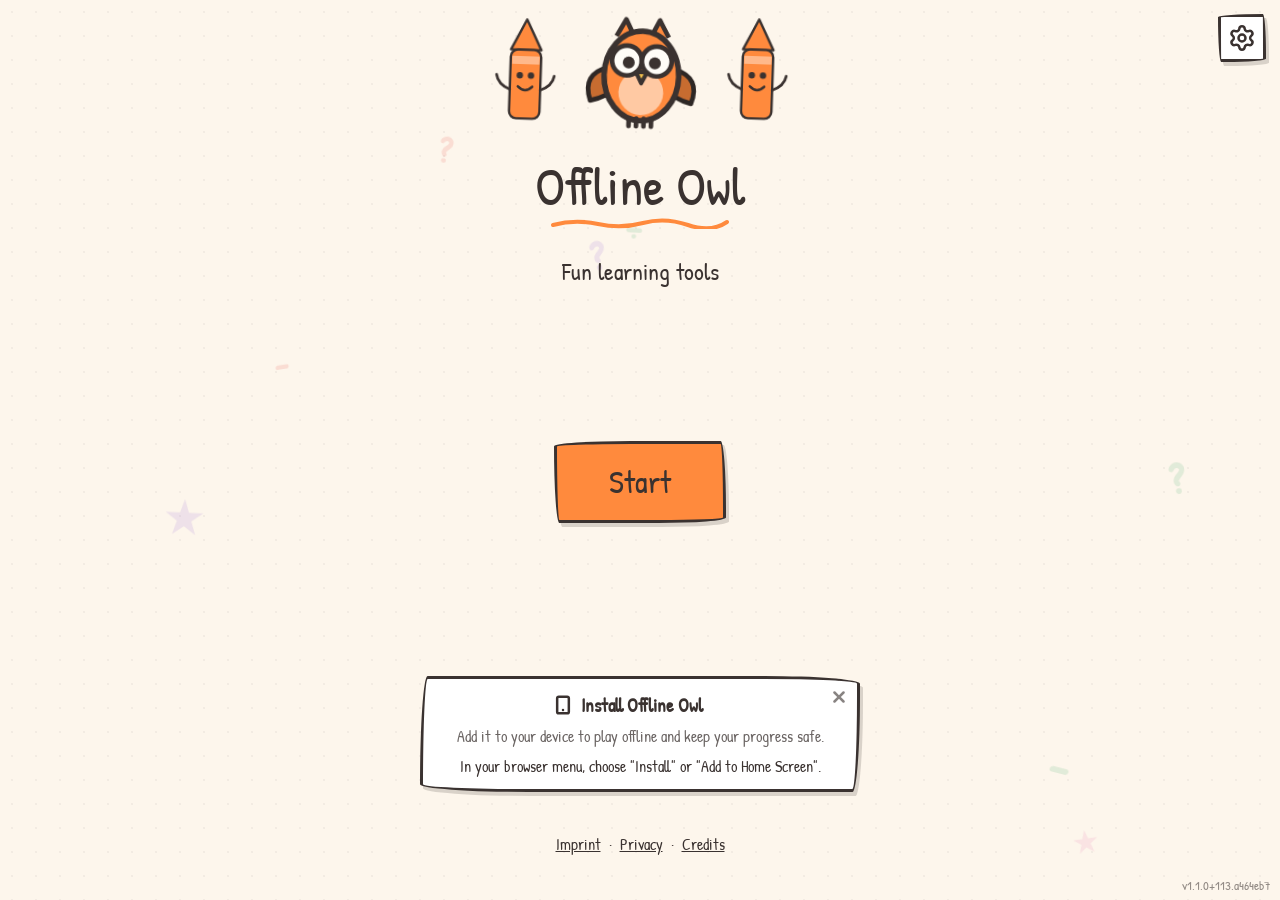
==== commit 5eccb923: "deploy legacy" ====
--- a/legacy/index.html
+++ b/legacy/index.html
@@ -1,4 +1,4 @@
-<!doctype html><html lang="en"><head><meta charset="utf-8"/><meta name="viewport" content="width=device-width,initial-scale=1,viewport-fit=cover"/><meta name="theme-color" content="#ff8a3d"/><title>Offline Owl — free, private, offline learning for kids</title><meta name="description" content="A free, offline, installable app with a strong focus on privacy that helps kids in grades 1–4 practise for school. No account, no ads, no tracking — works fully offline."/><meta name="author" content="Offline Owl"/><meta name="robots" content="index, follow"/><link rel="canonical" href="https://captainz.github.io/offline-owl/"/><meta property="og:type" content="website"/><meta property="og:site_name" content="Offline Owl"/><meta property="og:url" content="https://captainz.github.io/offline-owl/"/><meta property="og:title" content="Offline Owl — free, private, offline learning for kids"/><meta property="og:description" content="A free, offline, installable app with a strong focus on privacy that helps kids in grades 1–4 practise for school. No account, no ads, no tracking."/><meta property="og:image" content="https://captainz.github.io/offline-owl/og-banner.png"/><meta property="og:image:width" content="1200"/><meta property="og:image:height" content="630"/><meta property="og:image:alt" content="Offline Owl — free, private, offline learning for kids in grades 1–4"/><meta property="og:locale" content="en"/><meta property="og:locale:alternate" content="de"/><meta name="twitter:card" content="summary_large_image"/><meta name="twitter:title" content="Offline Owl — free, private, offline learning for kids"/><meta name="twitter:description" content="A free, offline, installable app for kids in grades 1–4. No account, no ads, no tracking — works fully offline."/><meta name="twitter:image" content="https://captainz.github.io/offline-owl/og-banner.png"/><meta name="twitter:image:alt" content="Offline Owl — free, private, offline learning for kids in grades 1–4"/><link rel="manifest" href="manifest.webmanifest"/><link rel="icon" type="image/png" href="icons/icon-192.png"/><link rel="apple-touch-icon" href="icons/icon-192.png"/><script defer="defer" src="./main.15cb2f776ce78254d3cb.js"></script><link href="./main.0424f0caa546253b4109.css" rel="stylesheet"></head><body><script>(function () {
+<!doctype html><html lang="en"><head><meta charset="utf-8"/><meta name="viewport" content="width=device-width,initial-scale=1,viewport-fit=cover"/><meta name="theme-color" content="#ff8a3d"/><title>Offline Owl — free, private, offline learning for kids</title><meta name="description" content="A free, offline, installable app with a strong focus on privacy that helps kids in grades 1–4 practise for school. No account, no ads, no tracking — works fully offline."/><meta name="author" content="Offline Owl"/><meta name="robots" content="index, follow"/><link rel="canonical" href="https://captainz.github.io/offline-owl/"/><meta property="og:type" content="website"/><meta property="og:site_name" content="Offline Owl"/><meta property="og:url" content="https://captainz.github.io/offline-owl/"/><meta property="og:title" content="Offline Owl — free, private, offline learning for kids"/><meta property="og:description" content="A free, offline, installable app with a strong focus on privacy that helps kids in grades 1–4 practise for school. No account, no ads, no tracking."/><meta property="og:image" content="https://captainz.github.io/offline-owl/og-banner.png"/><meta property="og:image:width" content="1200"/><meta property="og:image:height" content="630"/><meta property="og:image:alt" content="Offline Owl — free, private, offline learning for kids in grades 1–4"/><meta property="og:locale" content="en"/><meta property="og:locale:alternate" content="de"/><meta name="twitter:card" content="summary_large_image"/><meta name="twitter:title" content="Offline Owl — free, private, offline learning for kids"/><meta name="twitter:description" content="A free, offline, installable app for kids in grades 1–4. No account, no ads, no tracking — works fully offline."/><meta name="twitter:image" content="https://captainz.github.io/offline-owl/og-banner.png"/><meta name="twitter:image:alt" content="Offline Owl — free, private, offline learning for kids in grades 1–4"/><link rel="manifest" href="manifest.webmanifest"/><link rel="icon" type="image/png" href="icons/icon-192.png"/><link rel="apple-touch-icon" href="icons/icon-192.png"/><script defer="defer" src="./main.b1219c3e601b3b6ca794.js"></script><link href="./main.0424f0caa546253b4109.css" rel="stylesheet"></head><body><script>(function () {
         try {
           var d = document.documentElement, f = document.createElement('div');
           f.style.cssText = 'display:flex;flex-direction:column;gap:1px;position:absolute;visibility:hidden';
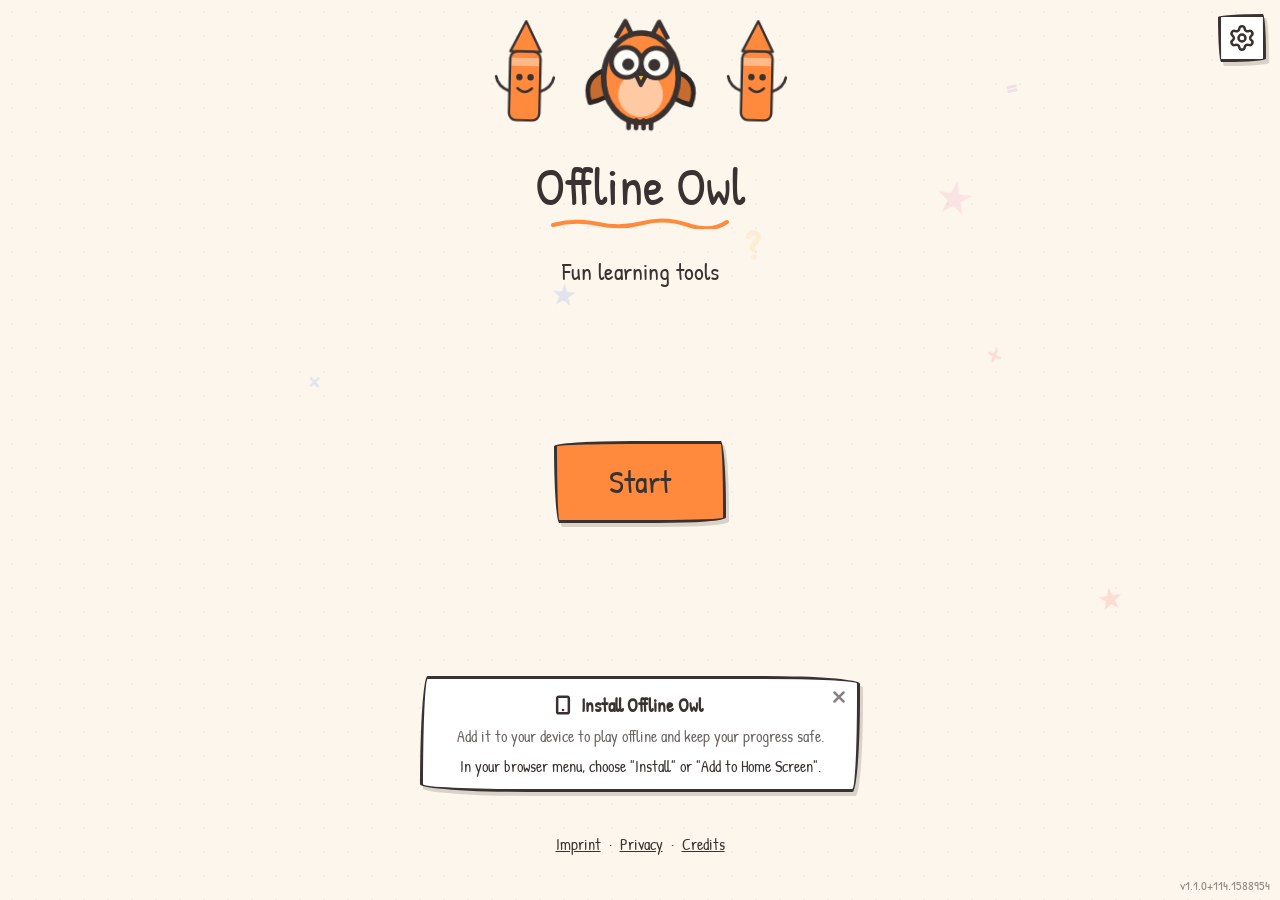
==== commit 2d1e8f1d: "deploy legacy" ====
--- a/legacy/index.html
+++ b/legacy/index.html
@@ -1,4 +1,4 @@
-<!doctype html><html lang="en"><head><meta charset="utf-8"/><meta name="viewport" content="width=device-width,initial-scale=1,viewport-fit=cover"/><meta name="theme-color" content="#ff8a3d"/><title>Offline Owl — free, private, offline learning for kids</title><meta name="description" content="A free, offline, installable app with a strong focus on privacy that helps kids in grades 1–4 practise for school. No account, no ads, no tracking — works fully offline."/><meta name="author" content="Offline Owl"/><meta name="robots" content="index, follow"/><link rel="canonical" href="https://captainz.github.io/offline-owl/"/><meta property="og:type" content="website"/><meta property="og:site_name" content="Offline Owl"/><meta property="og:url" content="https://captainz.github.io/offline-owl/"/><meta property="og:title" content="Offline Owl — free, private, offline learning for kids"/><meta property="og:description" content="A free, offline, installable app with a strong focus on privacy that helps kids in grades 1–4 practise for school. No account, no ads, no tracking."/><meta property="og:image" content="https://captainz.github.io/offline-owl/og-banner.png"/><meta property="og:image:width" content="1200"/><meta property="og:image:height" content="630"/><meta property="og:image:alt" content="Offline Owl — free, private, offline learning for kids in grades 1–4"/><meta property="og:locale" content="en"/><meta property="og:locale:alternate" content="de"/><meta name="twitter:card" content="summary_large_image"/><meta name="twitter:title" content="Offline Owl — free, private, offline learning for kids"/><meta name="twitter:description" content="A free, offline, installable app for kids in grades 1–4. No account, no ads, no tracking — works fully offline."/><meta name="twitter:image" content="https://captainz.github.io/offline-owl/og-banner.png"/><meta name="twitter:image:alt" content="Offline Owl — free, private, offline learning for kids in grades 1–4"/><link rel="manifest" href="manifest.webmanifest"/><link rel="icon" type="image/png" href="icons/icon-192.png"/><link rel="apple-touch-icon" href="icons/icon-192.png"/><script defer="defer" src="./main.b1219c3e601b3b6ca794.js"></script><link href="./main.0424f0caa546253b4109.css" rel="stylesheet"></head><body><script>(function () {
+<!doctype html><html lang="en"><head><meta charset="utf-8"/><meta name="viewport" content="width=device-width,initial-scale=1,viewport-fit=cover"/><meta name="theme-color" content="#ff8a3d"/><title>Offline Owl — free, private, offline learning for kids</title><meta name="description" content="A free, offline, installable app with a strong focus on privacy that helps kids in grades 1–4 practise for school. No account, no ads, no tracking — works fully offline."/><meta name="author" content="Offline Owl"/><meta name="robots" content="index, follow"/><link rel="canonical" href="https://captainz.github.io/offline-owl/"/><meta property="og:type" content="website"/><meta property="og:site_name" content="Offline Owl"/><meta property="og:url" content="https://captainz.github.io/offline-owl/"/><meta property="og:title" content="Offline Owl — free, private, offline learning for kids"/><meta property="og:description" content="A free, offline, installable app with a strong focus on privacy that helps kids in grades 1–4 practise for school. No account, no ads, no tracking."/><meta property="og:image" content="https://captainz.github.io/offline-owl/og-banner.png"/><meta property="og:image:width" content="1200"/><meta property="og:image:height" content="630"/><meta property="og:image:alt" content="Offline Owl — free, private, offline learning for kids in grades 1–4"/><meta property="og:locale" content="en"/><meta property="og:locale:alternate" content="de"/><meta name="twitter:card" content="summary_large_image"/><meta name="twitter:title" content="Offline Owl — free, private, offline learning for kids"/><meta name="twitter:description" content="A free, offline, installable app for kids in grades 1–4. No account, no ads, no tracking — works fully offline."/><meta name="twitter:image" content="https://captainz.github.io/offline-owl/og-banner.png"/><meta name="twitter:image:alt" content="Offline Owl — free, private, offline learning for kids in grades 1–4"/><link rel="manifest" href="manifest.webmanifest"/><link rel="icon" type="image/png" href="icons/icon-192.png"/><link rel="apple-touch-icon" href="icons/icon-192.png"/><script defer="defer" src="./main.eba044426534e4ac07c7.js"></script><link href="./main.0424f0caa546253b4109.css" rel="stylesheet"></head><body><script>(function () {
         try {
           var d = document.documentElement, f = document.createElement('div');
           f.style.cssText = 'display:flex;flex-direction:column;gap:1px;position:absolute;visibility:hidden';
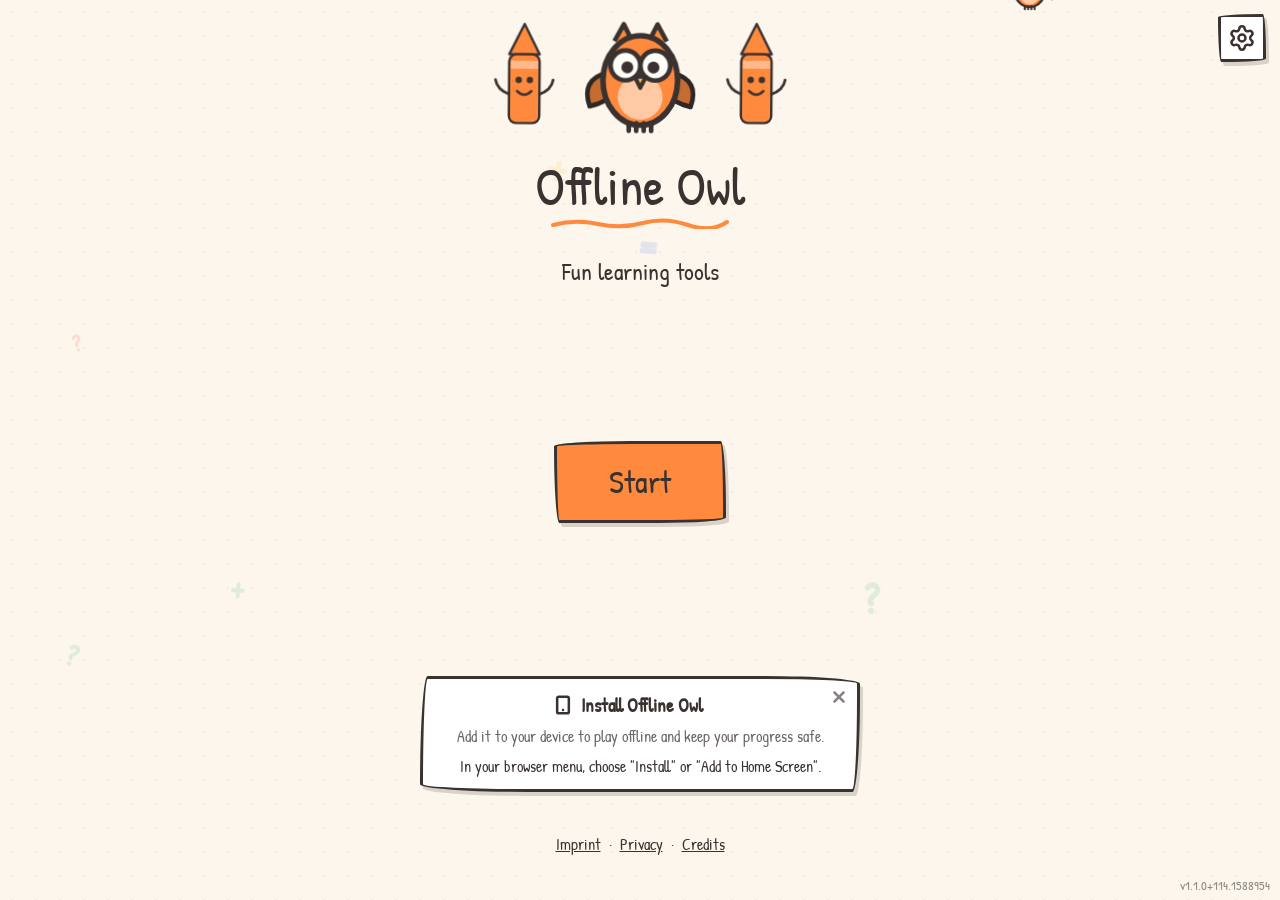
==== commit 0aebae77: "deploy legacy" ====
--- a/legacy/index.html
+++ b/legacy/index.html
@@ -1,4 +1,4 @@
-<!doctype html><html lang="en"><head><meta charset="utf-8"/><meta name="viewport" content="width=device-width,initial-scale=1,viewport-fit=cover"/><meta name="theme-color" content="#ff8a3d"/><title>Offline Owl — free, private, offline learning for kids</title><meta name="description" content="A free, offline, installable app with a strong focus on privacy that helps kids in grades 1–4 practise for school. No account, no ads, no tracking — works fully offline."/><meta name="author" content="Offline Owl"/><meta name="robots" content="index, follow"/><link rel="canonical" href="https://captainz.github.io/offline-owl/"/><meta property="og:type" content="website"/><meta property="og:site_name" content="Offline Owl"/><meta property="og:url" content="https://captainz.github.io/offline-owl/"/><meta property="og:title" content="Offline Owl — free, private, offline learning for kids"/><meta property="og:description" content="A free, offline, installable app with a strong focus on privacy that helps kids in grades 1–4 practise for school. No account, no ads, no tracking."/><meta property="og:image" content="https://captainz.github.io/offline-owl/og-banner.png"/><meta property="og:image:width" content="1200"/><meta property="og:image:height" content="630"/><meta property="og:image:alt" content="Offline Owl — free, private, offline learning for kids in grades 1–4"/><meta property="og:locale" content="en"/><meta property="og:locale:alternate" content="de"/><meta name="twitter:card" content="summary_large_image"/><meta name="twitter:title" content="Offline Owl — free, private, offline learning for kids"/><meta name="twitter:description" content="A free, offline, installable app for kids in grades 1–4. No account, no ads, no tracking — works fully offline."/><meta name="twitter:image" content="https://captainz.github.io/offline-owl/og-banner.png"/><meta name="twitter:image:alt" content="Offline Owl — free, private, offline learning for kids in grades 1–4"/><link rel="manifest" href="manifest.webmanifest"/><link rel="icon" type="image/png" href="icons/icon-192.png"/><link rel="apple-touch-icon" href="icons/icon-192.png"/><script defer="defer" src="./main.eba044426534e4ac07c7.js"></script><link href="./main.0424f0caa546253b4109.css" rel="stylesheet"></head><body><script>(function () {
+<!doctype html><html lang="en"><head><meta charset="utf-8"/><meta name="viewport" content="width=device-width,initial-scale=1,viewport-fit=cover"/><meta name="theme-color" content="#ff8a3d"/><title>Offline Owl — free, private, offline learning for kids</title><meta name="description" content="A free, offline, installable app with a strong focus on privacy that helps kids in grades 1–4 practise for school. No account, no ads, no tracking — works fully offline."/><meta name="author" content="Offline Owl"/><meta name="robots" content="index, follow"/><link rel="canonical" href="https://captainz.github.io/offline-owl/"/><meta property="og:type" content="website"/><meta property="og:site_name" content="Offline Owl"/><meta property="og:url" content="https://captainz.github.io/offline-owl/"/><meta property="og:title" content="Offline Owl — free, private, offline learning for kids"/><meta property="og:description" content="A free, offline, installable app with a strong focus on privacy that helps kids in grades 1–4 practise for school. No account, no ads, no tracking."/><meta property="og:image" content="https://captainz.github.io/offline-owl/og-banner.png"/><meta property="og:image:width" content="1200"/><meta property="og:image:height" content="630"/><meta property="og:image:alt" content="Offline Owl — free, private, offline learning for kids in grades 1–4"/><meta property="og:locale" content="en"/><meta property="og:locale:alternate" content="de"/><meta name="twitter:card" content="summary_large_image"/><meta name="twitter:title" content="Offline Owl — free, private, offline learning for kids"/><meta name="twitter:description" content="A free, offline, installable app for kids in grades 1–4. No account, no ads, no tracking — works fully offline."/><meta name="twitter:image" content="https://captainz.github.io/offline-owl/og-banner.png"/><meta name="twitter:image:alt" content="Offline Owl — free, private, offline learning for kids in grades 1–4"/><link rel="manifest" href="manifest.webmanifest"/><link rel="icon" type="image/png" href="icons/icon-192.png"/><link rel="apple-touch-icon" href="icons/icon-192.png"/><script defer="defer" src="./main.1562629e9918cf45de67.js"></script><link href="./main.590f8c8512fb82fe5301.css" rel="stylesheet"></head><body><script>(function () {
         try {
           var d = document.documentElement, f = document.createElement('div');
           f.style.cssText = 'display:flex;flex-direction:column;gap:1px;position:absolute;visibility:hidden';
--- a/legacy/main.590f8c8512fb82fe5301.css
+++ b/legacy/main.590f8c8512fb82fe5301.css
@@ -0,0 +1,2053 @@
+
+.legal-body[data-v-5481ce39] { text-align: left; font-size: 18px; line-height: 1.5;
+}
+.legal-body p[data-v-5481ce39] { margin: 0 0 12px;
+}
+.legal-body strong[data-v-5481ce39] { font-weight: 700;
+}
+.no-flexgap .flex-col[data-v-5481ce39] > * { flex-shrink: 0;
+}
+
+
+.play-fit[data-v-52aec2bc] {
+  --u: var(--vh, 1vh);
+  gap: min(15px, calc(var(--u) * 1.9));
+  --pearl: min(30px, calc(var(--u) * 3.9));
+  --pearl-gap: min(8px, calc(var(--u) * 1));
+  --key-h: min(58px, calc(var(--u) * 7.4));
+  --key-f: min(30px, calc(var(--u) * 3.9));
+  --key-gap: min(11px, calc(var(--u) * 1.4));
+  --key-py: min(12px, calc(var(--u) * 1.5));
+  --dbox: min(150px, calc(var(--u) * 19));
+}
+.no-flexgap .play-fit[data-v-52aec2bc] {
+  gap: 0;
+}
+.no-flexgap .play-fit[data-v-52aec2bc] > * {
+  margin: calc(min(15px, calc(var(--u) * 1.9)) / 2);
+}
+.q-text[data-v-52aec2bc] {
+  font-size: min(66px, calc(var(--u) * 8.8));
+  line-height: 1;
+}
+.ans-box[data-v-52aec2bc] {
+  font-size: min(42px, calc(var(--u) * 5.4));
+  min-height: min(62px, calc(var(--u) * 8));
+}
+
+/* Pearls add ~4 rows of height, so squeeze the rest a little harder. */
+.play-fit.has-pearls[data-v-52aec2bc] {
+  gap: min(11px, calc(var(--u) * 1.35));
+  --pearl: min(28px, calc(var(--u) * 3.6));
+  --key-h: min(54px, calc(var(--u) * 6.8));
+  --key-gap: min(9px, calc(var(--u) * 1.15));
+  --key-py: min(10px, calc(var(--u) * 1.25));
+}
+.no-flexgap .play-fit.has-pearls[data-v-52aec2bc] {
+  gap: 0;
+}
+.no-flexgap .play-fit.has-pearls[data-v-52aec2bc] > * {
+  margin: calc(min(11px, calc(var(--u) * 1.35)) / 2);
+}
+.play-fit.has-pearls .q-text[data-v-52aec2bc] {
+  font-size: min(52px, calc(var(--u) * 7));
+}
+.play-fit.has-pearls .ans-box[data-v-52aec2bc] {
+  font-size: min(38px, calc(var(--u) * 4.9));
+  min-height: min(56px, calc(var(--u) * 7.2));
+}
+.no-flexgap .flex-col[data-v-52aec2bc] > * {
+  flex-shrink: 0;
+}
+
+
+/* Keyboard focus ring only (pointer taps don't trigger :focus-visible), so
+   it no longer lingers as an odd halo after tapping a country. */
+path[role='button'][data-v-695d3e59]:focus-visible {
+  outline: none;
+  stroke: var(--accent, #ff8a3d);
+  stroke-width: 2px;
+}
+.no-flexgap .flex-col[data-v-695d3e59] > * {
+  flex-shrink: 0;
+}
+
+@font-face {
+  font-family: 'Patrick Hand';
+  src: url(./27c23b607290b09435ac.woff2) format('woff2');
+  font-display: swap;
+}
+
+*, ::before, ::after {
+  --tw-border-spacing-x: 0;
+  --tw-border-spacing-y: 0;
+  --tw-translate-x: 0;
+  --tw-translate-y: 0;
+  --tw-rotate: 0;
+  --tw-skew-x: 0;
+  --tw-skew-y: 0;
+  --tw-scale-x: 1;
+  --tw-scale-y: 1;
+  --tw-pan-x:  ;
+  --tw-pan-y:  ;
+  --tw-pinch-zoom:  ;
+  --tw-scroll-snap-strictness: proximity;
+  --tw-gradient-from-position:  ;
+  --tw-gradient-via-position:  ;
+  --tw-gradient-to-position:  ;
+  --tw-ordinal:  ;
+  --tw-slashed-zero:  ;
+  --tw-numeric-figure:  ;
+  --tw-numeric-spacing:  ;
+  --tw-numeric-fraction:  ;
+  --tw-ring-inset:  ;
+  --tw-ring-offset-width: 0px;
+  --tw-ring-offset-color: #fff;
+  --tw-ring-color: rgb(59 130 246 / 0.5);
+  --tw-ring-offset-shadow: 0 0 #0000;
+  --tw-ring-shadow: 0 0 #0000;
+  --tw-shadow: 0 0 #0000;
+  --tw-shadow-colored: 0 0 #0000;
+  --tw-blur:  ;
+  --tw-brightness:  ;
+  --tw-contrast:  ;
+  --tw-grayscale:  ;
+  --tw-hue-rotate:  ;
+  --tw-invert:  ;
+  --tw-saturate:  ;
+  --tw-sepia:  ;
+  --tw-drop-shadow:  ;
+  --tw-backdrop-blur:  ;
+  --tw-backdrop-brightness:  ;
+  --tw-backdrop-contrast:  ;
+  --tw-backdrop-grayscale:  ;
+  --tw-backdrop-hue-rotate:  ;
+  --tw-backdrop-invert:  ;
+  --tw-backdrop-opacity:  ;
+  --tw-backdrop-saturate:  ;
+  --tw-backdrop-sepia:  ;
+  --tw-contain-size:  ;
+  --tw-contain-layout:  ;
+  --tw-contain-paint:  ;
+  --tw-contain-style:  ;
+}
+
+::backdrop {
+  --tw-border-spacing-x: 0;
+  --tw-border-spacing-y: 0;
+  --tw-translate-x: 0;
+  --tw-translate-y: 0;
+  --tw-rotate: 0;
+  --tw-skew-x: 0;
+  --tw-skew-y: 0;
+  --tw-scale-x: 1;
+  --tw-scale-y: 1;
+  --tw-pan-x:  ;
+  --tw-pan-y:  ;
+  --tw-pinch-zoom:  ;
+  --tw-scroll-snap-strictness: proximity;
+  --tw-gradient-from-position:  ;
+  --tw-gradient-via-position:  ;
+  --tw-gradient-to-position:  ;
+  --tw-ordinal:  ;
+  --tw-slashed-zero:  ;
+  --tw-numeric-figure:  ;
+  --tw-numeric-spacing:  ;
+  --tw-numeric-fraction:  ;
+  --tw-ring-inset:  ;
+  --tw-ring-offset-width: 0px;
+  --tw-ring-offset-color: #fff;
+  --tw-ring-color: rgb(59 130 246 / 0.5);
+  --tw-ring-offset-shadow: 0 0 #0000;
+  --tw-ring-shadow: 0 0 #0000;
+  --tw-shadow: 0 0 #0000;
+  --tw-shadow-colored: 0 0 #0000;
+  --tw-blur:  ;
+  --tw-brightness:  ;
+  --tw-contrast:  ;
+  --tw-grayscale:  ;
+  --tw-hue-rotate:  ;
+  --tw-invert:  ;
+  --tw-saturate:  ;
+  --tw-sepia:  ;
+  --tw-drop-shadow:  ;
+  --tw-backdrop-blur:  ;
+  --tw-backdrop-brightness:  ;
+  --tw-backdrop-contrast:  ;
+  --tw-backdrop-grayscale:  ;
+  --tw-backdrop-hue-rotate:  ;
+  --tw-backdrop-invert:  ;
+  --tw-backdrop-opacity:  ;
+  --tw-backdrop-saturate:  ;
+  --tw-backdrop-sepia:  ;
+  --tw-contain-size:  ;
+  --tw-contain-layout:  ;
+  --tw-contain-paint:  ;
+  --tw-contain-style:  ;
+}
+
+/*
+! tailwindcss v3.4.19 | MIT License | https://tailwindcss.com
+*/
+
+/*
+1. Prevent padding and border from affecting element width. (https://github.com/mozdevs/cssremedy/issues/4)
+2. Allow adding a border to an element by just adding a border-width. (https://github.com/tailwindcss/tailwindcss/pull/116)
+*/
+
+*,
+::before,
+::after {
+  box-sizing: border-box; /* 1 */
+  border-width: 0; /* 2 */
+  border-style: solid; /* 2 */
+  border-color: #e5e7eb; /* 2 */
+}
+
+::before,
+::after {
+  --tw-content: '';
+}
+
+/*
+1. Use a consistent sensible line-height in all browsers.
+2. Prevent adjustments of font size after orientation changes in iOS.
+3. Use a more readable tab size.
+4. Use the user's configured `sans` font-family by default.
+5. Use the user's configured `sans` font-feature-settings by default.
+6. Use the user's configured `sans` font-variation-settings by default.
+7. Disable tap highlights on iOS
+*/
+
+html,
+:host {
+  line-height: 1.5; /* 1 */
+  -webkit-text-size-adjust: 100%; /* 2 */ /* 3 */
+  tab-size: 4; /* 3 */
+  font-family: ui-sans-serif, system-ui, sans-serif, "Apple Color Emoji", "Segoe UI Emoji", "Segoe UI Symbol", "Noto Color Emoji"; /* 4 */
+  font-feature-settings: normal; /* 5 */
+  font-variation-settings: normal; /* 6 */
+  -webkit-tap-highlight-color: transparent; /* 7 */
+}
+
+/*
+1. Remove the margin in all browsers.
+2. Inherit line-height from `html` so users can set them as a class directly on the `html` element.
+*/
+
+body {
+  margin: 0; /* 1 */
+  line-height: inherit; /* 2 */
+}
+
+/*
+1. Add the correct height in Firefox.
+2. Correct the inheritance of border color in Firefox. (https://bugzilla.mozilla.org/show_bug.cgi?id=190655)
+3. Ensure horizontal rules are visible by default.
+*/
+
+hr {
+  height: 0; /* 1 */
+  color: inherit; /* 2 */
+  border-top-width: 1px; /* 3 */
+}
+
+/*
+Add the correct text decoration in Chrome, Edge, and Safari.
+*/
+
+abbr:where([title]) {
+  -webkit-text-decoration: underline dotted;
+          text-decoration: underline dotted;
+}
+
+/*
+Remove the default font size and weight for headings.
+*/
+
+h1,
+h2,
+h3,
+h4,
+h5,
+h6 {
+  font-size: inherit;
+  font-weight: inherit;
+}
+
+/*
+Reset links to optimize for opt-in styling instead of opt-out.
+*/
+
+a {
+  color: inherit;
+  text-decoration: inherit;
+}
+
+/*
+Add the correct font weight in Edge and Safari.
+*/
+
+b,
+strong {
+  font-weight: bolder;
+}
+
+/*
+1. Use the user's configured `mono` font-family by default.
+2. Use the user's configured `mono` font-feature-settings by default.
+3. Use the user's configured `mono` font-variation-settings by default.
+4. Correct the odd `em` font sizing in all browsers.
+*/
+
+code,
+kbd,
+samp,
+pre {
+  font-family: ui-monospace, SFMono-Regular, Menlo, Monaco, Consolas, "Liberation Mono", "Courier New", monospace; /* 1 */
+  font-feature-settings: normal; /* 2 */
+  font-variation-settings: normal; /* 3 */
+  font-size: 1em; /* 4 */
+}
+
+/*
+Add the correct font size in all browsers.
+*/
+
+small {
+  font-size: 80%;
+}
+
+/*
+Prevent `sub` and `sup` elements from affecting the line height in all browsers.
+*/
+
+sub,
+sup {
+  font-size: 75%;
+  line-height: 0;
+  position: relative;
+  vertical-align: baseline;
+}
+
+sub {
+  bottom: -0.25em;
+}
+
+sup {
+  top: -0.5em;
+}
+
+/*
+1. Remove text indentation from table contents in Chrome and Safari. (https://bugs.chromium.org/p/chromium/issues/detail?id=999088, https://bugs.webkit.org/show_bug.cgi?id=201297)
+2. Correct table border color inheritance in all Chrome and Safari. (https://bugs.chromium.org/p/chromium/issues/detail?id=935729, https://bugs.webkit.org/show_bug.cgi?id=195016)
+3. Remove gaps between table borders by default.
+*/
+
+table {
+  text-indent: 0; /* 1 */
+  border-color: inherit; /* 2 */
+  border-collapse: collapse; /* 3 */
+}
+
+/*
+1. Change the font styles in all browsers.
+2. Remove the margin in Firefox and Safari.
+3. Remove default padding in all browsers.
+*/
+
+button,
+input,
+optgroup,
+select,
+textarea {
+  font-family: inherit; /* 1 */
+  font-feature-settings: inherit; /* 1 */
+  font-variation-settings: inherit; /* 1 */
+  font-size: 100%; /* 1 */
+  font-weight: inherit; /* 1 */
+  line-height: inherit; /* 1 */
+  letter-spacing: inherit; /* 1 */
+  color: inherit; /* 1 */
+  margin: 0; /* 2 */
+  padding: 0; /* 3 */
+}
+
+/*
+Remove the inheritance of text transform in Edge and Firefox.
+*/
+
+button,
+select {
+  text-transform: none;
+}
+
+/*
+1. Correct the inability to style clickable types in iOS and Safari.
+2. Remove default button styles.
+*/
+
+button,
+input:where([type='button']),
+input:where([type='reset']),
+input:where([type='submit']) {
+  -webkit-appearance: button; /* 1 */
+  background-color: transparent; /* 2 */
+  background-image: none; /* 2 */
+}
+
+/*
+Use the modern Firefox focus style for all focusable elements.
+*/
+
+:-moz-focusring {
+  outline: auto;
+}
+
+/*
+Remove the additional `:invalid` styles in Firefox. (https://github.com/mozilla/gecko-dev/blob/2f9eacd9d3d995c937b4251a5557d95d494c9be1/layout/style/res/forms.css#L728-L737)
+*/
+
+:-moz-ui-invalid {
+  box-shadow: none;
+}
+
+/*
+Add the correct vertical alignment in Chrome and Firefox.
+*/
+
+progress {
+  vertical-align: baseline;
+}
+
+/*
+Correct the cursor style of increment and decrement buttons in Safari.
+*/
+
+::-webkit-inner-spin-button,
+::-webkit-outer-spin-button {
+  height: auto;
+}
+
+/*
+1. Correct the odd appearance in Chrome and Safari.
+2. Correct the outline style in Safari.
+*/
+
+[type='search'] {
+  -webkit-appearance: textfield; /* 1 */
+  outline-offset: -2px; /* 2 */
+}
+
+/*
+Remove the inner padding in Chrome and Safari on macOS.
+*/
+
+::-webkit-search-decoration {
+  -webkit-appearance: none;
+}
+
+/*
+1. Correct the inability to style clickable types in iOS and Safari.
+2. Change font properties to `inherit` in Safari.
+*/
+
+::-webkit-file-upload-button {
+  -webkit-appearance: button; /* 1 */
+  font: inherit; /* 2 */
+}
+
+/*
+Add the correct display in Chrome and Safari.
+*/
+
+summary {
+  display: list-item;
+}
+
+/*
+Removes the default spacing and border for appropriate elements.
+*/
+
+blockquote,
+dl,
+dd,
+h1,
+h2,
+h3,
+h4,
+h5,
+h6,
+hr,
+figure,
+p,
+pre {
+  margin: 0;
+}
+
+fieldset {
+  margin: 0;
+  padding: 0;
+}
+
+legend {
+  padding: 0;
+}
+
+ol,
+ul,
+menu {
+  list-style: none;
+  margin: 0;
+  padding: 0;
+}
+
+/*
+Reset default styling for dialogs.
+*/
+
+dialog {
+  padding: 0;
+}
+
+/*
+Prevent resizing textareas horizontally by default.
+*/
+
+textarea {
+  resize: vertical;
+}
+
+/*
+1. Reset the default placeholder opacity in Firefox. (https://github.com/tailwindlabs/tailwindcss/issues/3300)
+2. Set the default placeholder color to the user's configured gray 400 color.
+*/
+
+input::placeholder,
+textarea::placeholder {
+  opacity: 1; /* 1 */
+  color: #9ca3af; /* 2 */
+}
+
+/*
+Set the default cursor for buttons.
+*/
+
+button,
+[role="button"] {
+  cursor: pointer;
+}
+
+/*
+Make sure disabled buttons don't get the pointer cursor.
+*/
+
+:disabled {
+  cursor: default;
+}
+
+/*
+1. Make replaced elements `display: block` by default. (https://github.com/mozdevs/cssremedy/issues/14)
+2. Add `vertical-align: middle` to align replaced elements more sensibly by default. (https://github.com/jensimmons/cssremedy/issues/14#issuecomment-634934210)
+   This can trigger a poorly considered lint error in some tools but is included by design.
+*/
+
+img,
+svg,
+video,
+canvas,
+audio,
+iframe,
+embed,
+object {
+  display: block; /* 1 */
+  vertical-align: middle; /* 2 */
+}
+
+/*
+Constrain images and videos to the parent width and preserve their intrinsic aspect ratio. (https://github.com/mozdevs/cssremedy/issues/14)
+*/
+
+img,
+video {
+  max-width: 100%;
+  height: auto;
+}
+
+/* Make elements with the HTML hidden attribute stay hidden by default */
+
+[hidden]:where(:not([hidden="until-found"])) {
+  display: none;
+}
+.container {
+  width: 100%;
+}
+@media (min-width: 640px) {
+
+  .container {
+    max-width: 640px;
+  }
+}
+@media (min-width: 768px) {
+
+  .container {
+    max-width: 768px;
+  }
+}
+@media (min-width: 1024px) {
+
+  .container {
+    max-width: 1024px;
+  }
+}
+@media (min-width: 1280px) {
+
+  .container {
+    max-width: 1280px;
+  }
+}
+@media (min-width: 1536px) {
+
+  .container {
+    max-width: 1536px;
+  }
+}
+/* Signature crayon border — two mirrored variants for organic variety. */
+.cb {
+    border: 3px solid #3a3230;
+    border-radius: 255px 18px 225px 18px / 18px 225px 18px 255px;
+    box-shadow: 3px 4px 0 rgba(58,50,48,0.18);
+  }
+.cb2 {
+    border: 3px solid #3a3230;
+    border-radius: 18px 225px 18px 255px / 255px 18px 225px 18px;
+    box-shadow: 3px 4px 0 rgba(58,50,48,0.18);
+  }
+/* Legacy alias used by not-yet-redesigned corners (leaderboard, gift editor). */
+.crayon-border {
+    border: 3px solid #3a3230;
+    border-radius: 255px 18px 225px 18px / 18px 225px 18px 255px;
+  }
+/* Pair with .cb or .cb2 for the border variant. */
+.chip {
+  cursor: pointer;
+  --tw-bg-opacity: 1;
+  background-color: rgb(255 255 255 / var(--tw-bg-opacity, 1));
+  padding-left: 18px;
+  padding-right: 18px;
+  padding-top: 7px;
+  padding-bottom: 7px;
+  font-family: "Patrick Hand", Comic Sans MS, cursive;
+  font-size: 21px;
+  --tw-text-opacity: 1;
+  color: rgb(58 50 48 / var(--tw-text-opacity, 1));
+  transition-property: transform;
+  transition-timing-function: cubic-bezier(0.4, 0, 0.2, 1);
+  transition-duration: 150ms;
+}
+.chip:active { transform: scale(0.92); }
+.chip-on {
+  background-color: var(--accent, #ff8a3d); color: var(--on-accent, #fff);
+}
+.backlink {
+  cursor: pointer;
+  align-self: center;
+  justify-self: center;
+  border-width: 0px;
+  background-color: transparent;
+  font-size: 22px;
+  --tw-text-opacity: 1;
+  color: rgb(58 50 48 / var(--tw-text-opacity, 1));
+  -webkit-text-decoration-line: underline;
+          text-decoration-line: underline;
+  opacity: 0.75;
+}
+.lbl {
+  margin-bottom: 6px;
+  font-size: 19px;
+  line-height: 1;
+  opacity: 0.7;
+}
+/* Numpad key — pair with .cb or .cb2. Size/padding come from CSS vars so a
+     host screen (the math exercise) can shrink keys to fit a small viewport;
+     the defaults reproduce the original look everywhere else. */
+.key {
+  cursor: pointer;
+  --tw-bg-opacity: 1;
+  background-color: rgb(255 255 255 / var(--tw-bg-opacity, 1));
+  padding-left: 0px;
+  padding-right: 0px;
+  font-family: "Patrick Hand", Comic Sans MS, cursive;
+  --tw-text-opacity: 1;
+  color: rgb(58 50 48 / var(--tw-text-opacity, 1));
+  transition-property: transform;
+  transition-timing-function: cubic-bezier(0.4, 0, 0.2, 1);
+  transition-duration: 80ms;
+    font-size: var(--key-f, 32px);
+    min-height: var(--key-h, 60px);
+    padding-top: var(--key-py, 12px);
+    padding-bottom: var(--key-py, 12px);
+}
+.key:active { transform: scale(0.9); }
+.tilt-l { transform: rotate(-1.2deg); }
+.tilt-r { transform: rotate(1.1deg); }
+/* Crayon range slider: ink pill track, accent knob. */
+.slider {
+    -webkit-appearance: none;
+    appearance: none;
+    width: 100%;
+    height: 16px;
+    border: 3px solid #3a3230;
+    border-radius: 99px;
+    background: #fff;
+    cursor: pointer;
+  }
+.slider::-webkit-slider-thumb {
+    -webkit-appearance: none;
+    appearance: none;
+    width: 28px;
+    height: 28px;
+    border-radius: 50%;
+    background: var(--accent, #ff8a3d);
+    border: 3px solid #3a3230;
+    box-shadow: 2px 2px 0 rgba(58,50,48,0.18);
+  }
+.slider::-moz-range-thumb {
+    width: 28px;
+    height: 28px;
+    border-radius: 50%;
+    background: var(--accent, #ff8a3d);
+    border: 3px solid #3a3230;
+    box-shadow: 2px 2px 0 rgba(58,50,48,0.18);
+  }
+.pointer-events-none {
+  pointer-events: none;
+}
+.visible {
+  visibility: visible;
+}
+.static {
+  position: static;
+}
+.fixed {
+  position: fixed;
+}
+.absolute {
+  position: absolute;
+}
+.relative {
+  position: relative;
+}
+.sticky {
+  position: -webkit-sticky;
+  position: sticky;
+}
+.inset-0 {
+  top: 0px;
+  right: 0px;
+  bottom: 0px;
+  left: 0px;
+}
+.inset-y-0 {
+  top: 0px;
+  bottom: 0px;
+}
+.bottom-2 {
+  bottom: 0.5rem;
+}
+.left-0 {
+  left: 0px;
+}
+.left-\[-3px\] {
+  left: -3px;
+}
+.right-0 {
+  right: 0px;
+}
+.right-1 {
+  right: 0.25rem;
+}
+.right-2 {
+  right: 0.5rem;
+}
+.right-2\.5 {
+  right: 0.625rem;
+}
+.right-\[-3px\] {
+  right: -3px;
+}
+.right-\[14px\] {
+  right: 14px;
+}
+.top-0 {
+  top: 0px;
+}
+.top-1 {
+  top: 0.25rem;
+}
+.top-1\/2 {
+  top: 50%;
+}
+.top-\[14px\] {
+  top: 14px;
+}
+.top-\[1px\] {
+  top: 1px;
+}
+.isolate {
+  isolation: isolate;
+}
+.z-0 {
+  z-index: 0;
+}
+.z-30 {
+  z-index: 30;
+}
+.z-40 {
+  z-index: 40;
+}
+.z-50 {
+  z-index: 50;
+}
+.z-\[1\] {
+  z-index: 1;
+}
+.z-\[29\] {
+  z-index: 29;
+}
+.z-\[60\] {
+  z-index: 60;
+}
+.z-\[70\] {
+  z-index: 70;
+}
+.z-\[79\] {
+  z-index: 79;
+}
+.z-\[80\] {
+  z-index: 80;
+}
+.m-0 {
+  margin: 0px;
+}
+.-mx-\[18px\] {
+  margin-left: -18px;
+  margin-right: -18px;
+}
+.mx-auto {
+  margin-left: auto;
+  margin-right: auto;
+}
+.my-2 {
+  margin-top: 0.5rem;
+  margin-bottom: 0.5rem;
+}
+.\!mb-0 {
+  margin-bottom: 0px !important;
+}
+.-mb-4 {
+  margin-bottom: -1rem;
+}
+.-mt-1 {
+  margin-top: -0.25rem;
+}
+.-mt-2 {
+  margin-top: -0.5rem;
+}
+.-mt-\[6px\] {
+  margin-top: -6px;
+}
+.mb-0 {
+  margin-bottom: 0px;
+}
+.mb-2 {
+  margin-bottom: 0.5rem;
+}
+.mb-\[6px\] {
+  margin-bottom: 6px;
+}
+.ml-2 {
+  margin-left: 0.5rem;
+}
+.ml-\[2px\] {
+  margin-left: 2px;
+}
+.mr-1 {
+  margin-right: 0.25rem;
+}
+.mt-1 {
+  margin-top: 0.25rem;
+}
+.mt-2 {
+  margin-top: 0.5rem;
+}
+.mt-3 {
+  margin-top: 0.75rem;
+}
+.mt-4 {
+  margin-top: 1rem;
+}
+.mt-\[2px\] {
+  margin-top: 2px;
+}
+.mt-auto {
+  margin-top: auto;
+}
+.box-border {
+  box-sizing: border-box;
+}
+.block {
+  display: block;
+}
+.inline-block {
+  display: inline-block;
+}
+.inline {
+  display: inline;
+}
+.flex {
+  display: flex;
+}
+.inline-flex {
+  display: inline-flex;
+}
+.grid {
+  display: grid;
+}
+.hidden {
+  display: none;
+}
+.aspect-square {
+  aspect-ratio: 1 / 1;
+}
+.h-10 {
+  height: 2.5rem;
+}
+.h-11 {
+  height: 2.75rem;
+}
+.h-12 {
+  height: 3rem;
+}
+.h-14 {
+  height: 3.5rem;
+}
+.h-16 {
+  height: 4rem;
+}
+.h-28 {
+  height: 7rem;
+}
+.h-4 {
+  height: 1rem;
+}
+.h-6 {
+  height: 1.5rem;
+}
+.h-7 {
+  height: 1.75rem;
+}
+.h-8 {
+  height: 2rem;
+}
+.h-9 {
+  height: 2.25rem;
+}
+.h-\[300px\] {
+  height: 300px;
+}
+.h-\[34px\] {
+  height: 34px;
+}
+.h-\[3px\] {
+  height: 3px;
+}
+.h-\[52px\] {
+  height: 52px;
+}
+.h-\[54px\] {
+  height: 54px;
+}
+.h-\[60px\] {
+  height: 60px;
+}
+.h-\[72px\] {
+  height: 72px;
+}
+.h-\[92px\] {
+  height: 92px;
+}
+.h-\[var\(--pearl\2c 32px\)\] {
+  height: var(--pearl,32px);
+}
+.h-auto {
+  height: auto;
+}
+.h-full {
+  height: 100%;
+}
+.max-h-\[90vh\] {
+  max-height: 90vh;
+}
+.min-h-\[\.9em\] {
+  min-height: .9em;
+}
+.min-h-\[1\.4em\] {
+  min-height: 1.4em;
+}
+.min-h-\[100dvh\] {
+  min-height: 100dvh;
+}
+.w-10 {
+  width: 2.5rem;
+}
+.w-11 {
+  width: 2.75rem;
+}
+.w-12 {
+  width: 3rem;
+}
+.w-14 {
+  width: 3.5rem;
+}
+.w-16 {
+  width: 4rem;
+}
+.w-28 {
+  width: 7rem;
+}
+.w-6 {
+  width: 1.5rem;
+}
+.w-7 {
+  width: 1.75rem;
+}
+.w-8 {
+  width: 2rem;
+}
+.w-9 {
+  width: 2.25rem;
+}
+.w-\[120px\] {
+  width: 120px;
+}
+.w-\[140px\] {
+  width: 140px;
+}
+.w-\[170px\] {
+  width: 170px;
+}
+.w-\[180px\] {
+  width: 180px;
+}
+.w-\[52px\] {
+  width: 52px;
+}
+.w-\[54px\] {
+  width: 54px;
+}
+.w-\[60px\] {
+  width: 60px;
+}
+.w-\[62px\] {
+  width: 62px;
+}
+.w-\[72px\] {
+  width: 72px;
+}
+.w-\[92px\] {
+  width: 92px;
+}
+.w-\[var\(--pearl\2c 32px\)\] {
+  width: var(--pearl,32px);
+}
+.w-full {
+  width: 100%;
+}
+.w-max {
+  width: -webkit-max-content;
+  width: max-content;
+}
+.min-w-0 {
+  min-width: 0px;
+}
+.max-w-\[220px\] {
+  max-width: 220px;
+}
+.max-w-\[320px\] {
+  max-width: 320px;
+}
+.max-w-\[330px\] {
+  max-width: 330px;
+}
+.max-w-\[360px\] {
+  max-width: 360px;
+}
+.max-w-\[440px\] {
+  max-width: 440px;
+}
+.max-w-\[460px\] {
+  max-width: 460px;
+}
+.max-w-\[480px\] {
+  max-width: 480px;
+}
+.max-w-\[520px\] {
+  max-width: 520px;
+}
+.max-w-\[620px\] {
+  max-width: 620px;
+}
+.max-w-\[640px\] {
+  max-width: 640px;
+}
+.max-w-\[var\(--dbox\2c 160px\)\] {
+  max-width: var(--dbox,160px);
+}
+.max-w-full {
+  max-width: 100%;
+}
+.flex-1 {
+  flex: 1 1 0%;
+}
+.shrink-0 {
+  flex-shrink: 0;
+}
+.grow {
+  flex-grow: 1;
+}
+.-translate-y-1\/2 {
+  --tw-translate-y: -50%;
+  transform: translate(var(--tw-translate-x), var(--tw-translate-y)) rotate(var(--tw-rotate)) skewX(var(--tw-skew-x)) skewY(var(--tw-skew-y)) scaleX(var(--tw-scale-x)) scaleY(var(--tw-scale-y));
+}
+.-rotate-45 {
+  --tw-rotate: -45deg;
+  transform: translate(var(--tw-translate-x), var(--tw-translate-y)) rotate(var(--tw-rotate)) skewX(var(--tw-skew-x)) skewY(var(--tw-skew-y)) scaleX(var(--tw-scale-x)) scaleY(var(--tw-scale-y));
+}
+.rotate-180 {
+  --tw-rotate: 180deg;
+  transform: translate(var(--tw-translate-x), var(--tw-translate-y)) rotate(var(--tw-rotate)) skewX(var(--tw-skew-x)) skewY(var(--tw-skew-y)) scaleX(var(--tw-scale-x)) scaleY(var(--tw-scale-y));
+}
+.transform {
+  transform: translate(var(--tw-translate-x), var(--tw-translate-y)) rotate(var(--tw-rotate)) skewX(var(--tw-skew-x)) skewY(var(--tw-skew-y)) scaleX(var(--tw-scale-x)) scaleY(var(--tw-scale-y));
+}
+@keyframes spin {
+
+  to {
+    transform: rotate(360deg);
+  }
+}
+.animate-spin {
+  animation: spin 1s linear infinite;
+}
+.cursor-default {
+  cursor: default;
+}
+.cursor-grab {
+  cursor: grab;
+}
+.cursor-pointer {
+  cursor: pointer;
+}
+.touch-none {
+  touch-action: none;
+}
+.select-none {
+  -webkit-user-select: none;
+          user-select: none;
+}
+.resize-y {
+  resize: vertical;
+}
+.resize {
+  resize: both;
+}
+.list-disc {
+  list-style-type: disc;
+}
+.grid-cols-1 {
+  grid-template-columns: repeat(1, minmax(0, 1fr));
+}
+.grid-cols-2 {
+  grid-template-columns: repeat(2, minmax(0, 1fr));
+}
+.grid-cols-3 {
+  grid-template-columns: repeat(3, minmax(0, 1fr));
+}
+.grid-cols-5 {
+  grid-template-columns: repeat(5, minmax(0, 1fr));
+}
+.grid-cols-\[repeat\(auto-fill\2c minmax\(150px\2c 1fr\)\)\] {
+  grid-template-columns: repeat(auto-fill,minmax(150px,1fr));
+}
+.flex-row-reverse {
+  flex-direction: row-reverse;
+}
+.flex-col {
+  flex-direction: column;
+}
+.flex-wrap {
+  flex-wrap: wrap;
+}
+.flex-nowrap {
+  flex-wrap: nowrap;
+}
+.place-items-center {
+  align-items: center;
+  justify-items: center;
+  align-content: center;
+  justify-content: center;
+  place-items: center;
+}
+.items-start {
+  align-items: flex-start;
+}
+.items-end {
+  align-items: flex-end;
+}
+.items-center {
+  align-items: center;
+}
+.items-stretch {
+  align-items: stretch;
+}
+.justify-center {
+  justify-content: center;
+}
+.justify-between {
+  justify-content: space-between;
+}
+.justify-items-center {
+  justify-items: center;
+}
+.gap-1 {
+  gap: 0.25rem;
+}
+.no-flexgap .gap-1 {
+  gap: 0;
+}
+.no-flexgap .gap-1 > * {
+  margin: calc(0.25rem / 2);
+}
+.gap-2 {
+  gap: 0.5rem;
+}
+.no-flexgap .gap-2 {
+  gap: 0;
+}
+.no-flexgap .gap-2 > * {
+  margin: calc(0.5rem / 2);
+}
+.gap-3 {
+  gap: 0.75rem;
+}
+.no-flexgap .gap-3 {
+  gap: 0;
+}
+.no-flexgap .gap-3 > * {
+  margin: calc(0.75rem / 2);
+}
+.gap-4 {
+  gap: 1rem;
+}
+.no-flexgap .gap-4 {
+  gap: 0;
+}
+.no-flexgap .gap-4 > * {
+  margin: calc(1rem / 2);
+}
+.gap-5 {
+  gap: 1.25rem;
+}
+.no-flexgap .gap-5 {
+  gap: 0;
+}
+.no-flexgap .gap-5 > * {
+  margin: calc(1.25rem / 2);
+}
+.gap-6 {
+  gap: 1.5rem;
+}
+.no-flexgap .gap-6 {
+  gap: 0;
+}
+.no-flexgap .gap-6 > * {
+  margin: calc(1.5rem / 2);
+}
+.gap-\[10px\] {
+  gap: 10px;
+}
+.no-flexgap .gap-\[10px\] {
+  gap: 0;
+}
+.no-flexgap .gap-\[10px\] > * {
+  margin: calc(10px / 2);
+}
+.gap-\[14px\] {
+  gap: 14px;
+}
+.no-flexgap .gap-\[14px\] {
+  gap: 0;
+}
+.no-flexgap .gap-\[14px\] > * {
+  margin: calc(14px / 2);
+}
+.gap-\[18px\] {
+  gap: 18px;
+}
+.no-flexgap .gap-\[18px\] {
+  gap: 0;
+}
+.no-flexgap .gap-\[18px\] > * {
+  margin: calc(18px / 2);
+}
+.gap-\[6px\] {
+  gap: 6px;
+}
+.no-flexgap .gap-\[6px\] {
+  gap: 0;
+}
+.no-flexgap .gap-\[6px\] > * {
+  margin: calc(6px / 2);
+}
+.gap-\[7px\] {
+  gap: 7px;
+}
+.no-flexgap .gap-\[7px\] {
+  gap: 0;
+}
+.no-flexgap .gap-\[7px\] > * {
+  margin: calc(7px / 2);
+}
+.gap-\[8px\] {
+  gap: 8px;
+}
+.no-flexgap .gap-\[8px\] {
+  gap: 0;
+}
+.no-flexgap .gap-\[8px\] > * {
+  margin: calc(8px / 2);
+}
+.gap-\[var\(--key-gap\2c 12px\)\] {
+  gap: var(--key-gap,12px);
+}
+.no-flexgap .gap-\[var\(--key-gap\2c 12px\)\] {
+  gap: 0;
+}
+.no-flexgap .gap-\[var\(--key-gap\2c 12px\)\] > * {
+  margin: calc(var(--key-gap,12px) / 2);
+}
+.gap-\[var\(--pearl-gap\2c 8px\)\] {
+  gap: var(--pearl-gap,8px);
+}
+.no-flexgap .gap-\[var\(--pearl-gap\2c 8px\)\] {
+  gap: 0;
+}
+.no-flexgap .gap-\[var\(--pearl-gap\2c 8px\)\] > * {
+  margin: calc(var(--pearl-gap,8px) / 2);
+}
+.self-start {
+  align-self: flex-start;
+}
+.self-center {
+  align-self: center;
+}
+.justify-self-start {
+  justify-self: start;
+}
+.justify-self-center {
+  justify-self: center;
+}
+.overflow-auto {
+  overflow: auto;
+}
+.overflow-hidden {
+  overflow: hidden;
+}
+.overflow-visible {
+  overflow: visible;
+}
+.truncate {
+  overflow: hidden;
+  text-overflow: ellipsis;
+  white-space: nowrap;
+}
+.whitespace-nowrap {
+  white-space: nowrap;
+}
+.break-words {
+  overflow-wrap: break-word;
+}
+.break-all {
+  word-break: break-all;
+}
+.rounded-full {
+  border-radius: 9999px;
+}
+.rounded-lg {
+  border-radius: 0.5rem;
+}
+.border-\[3px\] {
+  border-width: 3px;
+}
+.border-b-2 {
+  border-bottom-width: 2px;
+}
+.border-t-2 {
+  border-top-width: 2px;
+}
+.\!border-dashed {
+  border-style: dashed !important;
+}
+.border-dashed {
+  border-style: dashed;
+}
+.border-ink {
+  --tw-border-opacity: 1;
+  border-color: rgb(58 50 48 / var(--tw-border-opacity, 1));
+}
+.border-ink\/10 {
+  border-color: rgb(58 50 48 / 0.1);
+}
+.border-ink\/15 {
+  border-color: rgb(58 50 48 / 0.15);
+}
+.border-ink\/25 {
+  border-color: rgb(58 50 48 / 0.25);
+}
+.border-ink\/40 {
+  border-color: rgb(58 50 48 / 0.4);
+}
+.\!bg-crayon-green {
+  --tw-bg-opacity: 1 !important;
+  background-color: rgb(76 175 110 / var(--tw-bg-opacity, 1)) !important;
+}
+.\!bg-crayon-red {
+  --tw-bg-opacity: 1 !important;
+  background-color: rgb(232 87 76 / var(--tw-bg-opacity, 1)) !important;
+}
+.bg-accent {
+  background-color: var(--accent, #ff8a3d);
+}
+.bg-black {
+  --tw-bg-opacity: 1;
+  background-color: rgb(0 0 0 / var(--tw-bg-opacity, 1));
+}
+.bg-crayon-blue {
+  --tw-bg-opacity: 1;
+  background-color: rgb(76 134 232 / var(--tw-bg-opacity, 1));
+}
+.bg-crayon-blue\/25 {
+  background-color: rgb(76 134 232 / 0.25);
+}
+.bg-crayon-green {
+  --tw-bg-opacity: 1;
+  background-color: rgb(76 175 110 / var(--tw-bg-opacity, 1));
+}
+.bg-crayon-green\/70 {
+  background-color: rgb(76 175 110 / 0.7);
+}
+.bg-crayon-red {
+  --tw-bg-opacity: 1;
+  background-color: rgb(232 87 76 / var(--tw-bg-opacity, 1));
+}
+.bg-crayon-red\/10 {
+  background-color: rgb(232 87 76 / 0.1);
+}
+.bg-crayon-yellow {
+  --tw-bg-opacity: 1;
+  background-color: rgb(242 193 78 / var(--tw-bg-opacity, 1));
+}
+.bg-crayon-yellow\/30 {
+  background-color: rgb(242 193 78 / 0.3);
+}
+.bg-crayon-yellow\/60 {
+  background-color: rgb(242 193 78 / 0.6);
+}
+.bg-paper {
+  --tw-bg-opacity: 1;
+  background-color: rgb(253 246 236 / var(--tw-bg-opacity, 1));
+}
+.bg-scrim {
+  background-color: rgba(58,50,48,0.45);
+}
+.bg-white {
+  --tw-bg-opacity: 1;
+  background-color: rgb(255 255 255 / var(--tw-bg-opacity, 1));
+}
+.bg-white\/55 {
+  background-color: rgb(255 255 255 / 0.55);
+}
+.bg-gradient-to-l {
+  background-image: linear-gradient(to left, var(--tw-gradient-stops));
+}
+.from-white {
+  --tw-gradient-from: #fff var(--tw-gradient-from-position);
+  --tw-gradient-to: rgb(255 255 255 / 0) var(--tw-gradient-to-position);
+  --tw-gradient-stops: var(--tw-gradient-from), var(--tw-gradient-to);
+}
+.to-transparent {
+  --tw-gradient-to: transparent var(--tw-gradient-to-position);
+}
+.object-cover {
+  object-fit: cover;
+}
+.\!p-0 {
+  padding: 0px !important;
+}
+.p-0 {
+  padding: 0px;
+}
+.p-1 {
+  padding: 0.25rem;
+}
+.p-2 {
+  padding: 0.5rem;
+}
+.p-3 {
+  padding: 0.75rem;
+}
+.p-4 {
+  padding: 1rem;
+}
+.p-5 {
+  padding: 1.25rem;
+}
+.p-\[14px\] {
+  padding: 14px;
+}
+.p-\[18px\] {
+  padding: 18px;
+}
+.p-\[22px\] {
+  padding: 22px;
+}
+.\!px-3 {
+  padding-left: 0.75rem !important;
+  padding-right: 0.75rem !important;
+}
+.\!py-1 {
+  padding-top: 0.25rem !important;
+  padding-bottom: 0.25rem !important;
+}
+.\!py-\[2px\] {
+  padding-top: 2px !important;
+  padding-bottom: 2px !important;
+}
+.px-1 {
+  padding-left: 0.25rem;
+  padding-right: 0.25rem;
+}
+.px-2 {
+  padding-left: 0.5rem;
+  padding-right: 0.5rem;
+}
+.px-3 {
+  padding-left: 0.75rem;
+  padding-right: 0.75rem;
+}
+.px-4 {
+  padding-left: 1rem;
+  padding-right: 1rem;
+}
+.px-6 {
+  padding-left: 1.5rem;
+  padding-right: 1.5rem;
+}
+.px-\[10px\] {
+  padding-left: 10px;
+  padding-right: 10px;
+}
+.px-\[12px\] {
+  padding-left: 12px;
+  padding-right: 12px;
+}
+.px-\[14px\] {
+  padding-left: 14px;
+  padding-right: 14px;
+}
+.px-\[18px\] {
+  padding-left: 18px;
+  padding-right: 18px;
+}
+.px-\[22px\] {
+  padding-left: 22px;
+  padding-right: 22px;
+}
+.px-\[28px\] {
+  padding-left: 28px;
+  padding-right: 28px;
+}
+.px-\[38px\] {
+  padding-left: 38px;
+  padding-right: 38px;
+}
+.px-\[52px\] {
+  padding-left: 52px;
+  padding-right: 52px;
+}
+.py-1 {
+  padding-top: 0.25rem;
+  padding-bottom: 0.25rem;
+}
+.py-2 {
+  padding-top: 0.5rem;
+  padding-bottom: 0.5rem;
+}
+.py-3 {
+  padding-top: 0.75rem;
+  padding-bottom: 0.75rem;
+}
+.py-4 {
+  padding-top: 1rem;
+  padding-bottom: 1rem;
+}
+.py-5 {
+  padding-top: 1.25rem;
+  padding-bottom: 1.25rem;
+}
+.py-7 {
+  padding-top: 1.75rem;
+  padding-bottom: 1.75rem;
+}
+.py-\[10px\] {
+  padding-top: 10px;
+  padding-bottom: 10px;
+}
+.py-\[14px\] {
+  padding-top: 14px;
+  padding-bottom: 14px;
+}
+.py-\[2px\] {
+  padding-top: 2px;
+  padding-bottom: 2px;
+}
+.py-\[34px\] {
+  padding-top: 34px;
+  padding-bottom: 34px;
+}
+.py-\[4px\] {
+  padding-top: 4px;
+  padding-bottom: 4px;
+}
+.py-\[6px\] {
+  padding-top: 6px;
+  padding-bottom: 6px;
+}
+.pb-11 {
+  padding-bottom: 2.75rem;
+}
+.pb-2 {
+  padding-bottom: 0.5rem;
+}
+.pb-3 {
+  padding-bottom: 0.75rem;
+}
+.pl-1 {
+  padding-left: 0.25rem;
+}
+.pl-5 {
+  padding-left: 1.25rem;
+}
+.pr-6 {
+  padding-right: 1.5rem;
+}
+.pt-1 {
+  padding-top: 0.25rem;
+}
+.pt-2 {
+  padding-top: 0.5rem;
+}
+.pt-3 {
+  padding-top: 0.75rem;
+}
+.pt-\[18px\] {
+  padding-top: 18px;
+}
+.pt-\[22px\] {
+  padding-top: 22px;
+}
+.text-left {
+  text-align: left;
+}
+.text-center {
+  text-align: center;
+}
+.text-right {
+  text-align: right;
+}
+.align-\[-0\.15em\] {
+  vertical-align: -0.15em;
+}
+.font-crayon {
+  font-family: "Patrick Hand", Comic Sans MS, cursive;
+}
+.\!text-\[15px\] {
+  font-size: 15px !important;
+}
+.\!text-\[16px\] {
+  font-size: 16px !important;
+}
+.\!text-\[17px\] {
+  font-size: 17px !important;
+}
+.\!text-\[18px\] {
+  font-size: 18px !important;
+}
+.\!text-\[19px\] {
+  font-size: 19px !important;
+}
+.\!text-\[20px\] {
+  font-size: 20px !important;
+}
+.text-2xl {
+  font-size: 1.5rem;
+  line-height: 2rem;
+}
+.text-3xl {
+  font-size: 1.875rem;
+  line-height: 2.25rem;
+}
+.text-\[13px\] {
+  font-size: 13px;
+}
+.text-\[14px\] {
+  font-size: 14px;
+}
+.text-\[15px\] {
+  font-size: 15px;
+}
+.text-\[16px\] {
+  font-size: 16px;
+}
+.text-\[17px\] {
+  font-size: 17px;
+}
+.text-\[18px\] {
+  font-size: 18px;
+}
+.text-\[19px\] {
+  font-size: 19px;
+}
+.text-\[20px\] {
+  font-size: 20px;
+}
+.text-\[21px\] {
+  font-size: 21px;
+}
+.text-\[22px\] {
+  font-size: 22px;
+}
+.text-\[23px\] {
+  font-size: 23px;
+}
+.text-\[24px\] {
+  font-size: 24px;
+}
+.text-\[26px\] {
+  font-size: 26px;
+}
+.text-\[28px\] {
+  font-size: 28px;
+}
+.text-\[30px\] {
+  font-size: 30px;
+}
+.text-\[32px\] {
+  font-size: 32px;
+}
+.text-\[34px\] {
+  font-size: 34px;
+}
+.text-\[36px\] {
+  font-size: 36px;
+}
+.text-\[40px\] {
+  font-size: 40px;
+}
+.text-\[44px\] {
+  font-size: 44px;
+}
+.text-\[64px\] {
+  font-size: 64px;
+}
+.text-\[clamp\(32px\2c 8vw\2c 48px\)\] {
+  font-size: 32px;
+  font-size: clamp(32px, 8vw, 48px);
+}
+.text-\[clamp\(36px\2c 9vw\2c 54px\)\] {
+  font-size: 36px;
+  font-size: clamp(36px, 9vw, 54px);
+}
+.text-lg {
+  font-size: 1.125rem;
+  line-height: 1.75rem;
+}
+.text-xl {
+  font-size: 1.25rem;
+  line-height: 1.75rem;
+}
+.font-bold {
+  font-weight: 700;
+}
+.leading-\[1\.05\] {
+  line-height: 1.05;
+}
+.leading-\[1\.1\] {
+  line-height: 1.1;
+}
+.leading-\[1\.2\] {
+  line-height: 1.2;
+}
+.leading-none {
+  line-height: 1;
+}
+.leading-relaxed {
+  line-height: 1.625;
+}
+.leading-snug {
+  line-height: 1.375;
+}
+.leading-tight {
+  line-height: 1.25;
+}
+.tracking-\[\.3em\] {
+  letter-spacing: .3em;
+}
+.\!text-white {
+  --tw-text-opacity: 1 !important;
+  color: rgb(255 255 255 / var(--tw-text-opacity, 1)) !important;
+}
+.text-\[color\:var\(--on-accent\2c \#fff\)\] {
+  color: var(--on-accent,#fff);
+}
+.text-accent {
+  color: var(--accent, #ff8a3d);
+}
+.text-crayon-blue {
+  --tw-text-opacity: 1;
+  color: rgb(76 134 232 / var(--tw-text-opacity, 1));
+}
+.text-crayon-green {
+  --tw-text-opacity: 1;
+  color: rgb(76 175 110 / var(--tw-text-opacity, 1));
+}
+.text-crayon-purple {
+  --tw-text-opacity: 1;
+  color: rgb(155 111 214 / var(--tw-text-opacity, 1));
+}
+.text-crayon-red {
+  --tw-text-opacity: 1;
+  color: rgb(232 87 76 / var(--tw-text-opacity, 1));
+}
+.text-crayon-yellow {
+  --tw-text-opacity: 1;
+  color: rgb(242 193 78 / var(--tw-text-opacity, 1));
+}
+.text-gold {
+  --tw-text-opacity: 1;
+  color: rgb(201 154 30 / var(--tw-text-opacity, 1));
+}
+.text-ink {
+  --tw-text-opacity: 1;
+  color: rgb(58 50 48 / var(--tw-text-opacity, 1));
+}
+.text-white {
+  --tw-text-opacity: 1;
+  color: rgb(255 255 255 / var(--tw-text-opacity, 1));
+}
+.underline {
+  -webkit-text-decoration-line: underline;
+          text-decoration-line: underline;
+}
+.opacity-35 {
+  opacity: 0.35;
+}
+.opacity-40 {
+  opacity: 0.4;
+}
+.opacity-45 {
+  opacity: 0.45;
+}
+.opacity-50 {
+  opacity: 0.5;
+}
+.opacity-55 {
+  opacity: 0.55;
+}
+.opacity-60 {
+  opacity: 0.6;
+}
+.opacity-65 {
+  opacity: 0.65;
+}
+.opacity-70 {
+  opacity: 0.7;
+}
+.opacity-75 {
+  opacity: 0.75;
+}
+.opacity-80 {
+  opacity: 0.8;
+}
+.opacity-85 {
+  opacity: 0.85;
+}
+.opacity-90 {
+  opacity: 0.9;
+}
+.opacity-\[\.16\] {
+  opacity: .16;
+}
+.outline-none {
+  outline: 2px solid transparent;
+  outline-offset: 2px;
+}
+.outline {
+  outline-style: solid;
+}
+.outline-4 {
+  outline-width: 4px;
+}
+.outline-offset-2 {
+  outline-offset: 2px;
+}
+.outline-accent {
+  outline-color: var(--accent, #ff8a3d);
+}
+.ring {
+  --tw-ring-offset-shadow: var(--tw-ring-inset) 0 0 0 var(--tw-ring-offset-width) var(--tw-ring-offset-color);
+  --tw-ring-shadow: var(--tw-ring-inset) 0 0 0 calc(3px + var(--tw-ring-offset-width)) var(--tw-ring-color);
+  box-shadow: var(--tw-ring-offset-shadow), var(--tw-ring-shadow), var(--tw-shadow, 0 0 #0000);
+}
+.filter {
+  filter: var(--tw-blur) var(--tw-brightness) var(--tw-contrast) var(--tw-grayscale) var(--tw-hue-rotate) var(--tw-invert) var(--tw-saturate) var(--tw-sepia) var(--tw-drop-shadow);
+}
+.transition-\[left\] {
+  transition-property: left;
+  transition-timing-function: cubic-bezier(0.4, 0, 0.2, 1);
+  transition-duration: 150ms;
+}
+.transition-\[width\] {
+  transition-property: width;
+  transition-timing-function: cubic-bezier(0.4, 0, 0.2, 1);
+  transition-duration: 150ms;
+}
+.transition-colors {
+  transition-property: color, background-color, border-color, fill, stroke, -webkit-text-decoration-color;
+  transition-property: color, background-color, border-color, text-decoration-color, fill, stroke;
+  transition-property: color, background-color, border-color, text-decoration-color, fill, stroke, -webkit-text-decoration-color;
+  transition-timing-function: cubic-bezier(0.4, 0, 0.2, 1);
+  transition-duration: 150ms;
+}
+.transition-transform {
+  transition-property: transform;
+  transition-timing-function: cubic-bezier(0.4, 0, 0.2, 1);
+  transition-duration: 150ms;
+}
+.duration-200 {
+  transition-duration: 200ms;
+}
+.duration-300 {
+  transition-duration: 300ms;
+}
+.duration-\[400ms\] {
+  transition-duration: 400ms;
+}
+.ease-\[cubic-bezier\(\.5\2c 1\.6\2c \.4\2c 1\)\] {
+  transition-timing-function: cubic-bezier(.5,1.6,.4,1);
+}
+.will-change-transform {
+  will-change: transform;
+}
+.\[box-decoration-break\:clone\] {
+  -webkit-box-decoration-break: clone;
+          box-decoration-break: clone;
+}
+
+:root { --accent: #ff8a3d; --on-accent: #3a3230; }
+html, body, #app { height: 100%; }
+/* App-like feel: no double-tap-to-zoom anywhere (the browser checks the
+   whole ancestor chain, so html covers every element). Where zooming
+   matters (geo map) a dedicated pan/zoom takes over via touch-action:
+   none on the component itself. */
+html { touch-action: manipulation; }
+body {
+  --tw-bg-opacity: 1;
+  background-color: rgb(253 246 236 / var(--tw-bg-opacity, 1));
+  font-family: "Patrick Hand", Comic Sans MS, cursive;
+  --tw-text-opacity: 1;
+  color: rgb(58 50 48 / var(--tw-text-opacity, 1));
+  background-image: radial-gradient(rgba(58,50,48,0.05) 1.2px, transparent 1.2px);
+  background-size: 24px 24px;
+  overflow-x: hidden;
+}
+
+/* Scrollbars in the hand-drawn look: chunky ink pill on paper. */
+* {
+  scrollbar-width: thin;
+  scrollbar-color: rgba(58,50,48,0.4) transparent;
+}
+::-webkit-scrollbar { width: 10px; height: 10px; }
+::-webkit-scrollbar-track { background: transparent; }
+::-webkit-scrollbar-thumb {
+  background: rgba(58,50,48,0.35);
+  border-radius: 99px;
+  border: 2px solid #fdf6ec;
+}
+::-webkit-scrollbar-thumb:hover { background: rgba(58,50,48,0.55); }
+.hover\:opacity-100:hover {
+  opacity: 1;
+}
+.focus\:\[box-shadow\:0_0_0_3px_rgba\(255\2c 138\2c 61\2c \.4\)\]:focus {
+  box-shadow: 0 0 0 3px rgba(255,138,61,.4);
+}
+.active\:-rotate-1:active {
+  --tw-rotate: -1deg;
+  transform: translate(var(--tw-translate-x), var(--tw-translate-y)) rotate(var(--tw-rotate)) skewX(var(--tw-skew-x)) skewY(var(--tw-skew-y)) scaleX(var(--tw-scale-x)) scaleY(var(--tw-scale-y));
+}
+.active\:scale-\[\.93\]:active {
+  --tw-scale-x: .93;
+  --tw-scale-y: .93;
+  transform: translate(var(--tw-translate-x), var(--tw-translate-y)) rotate(var(--tw-rotate)) skewX(var(--tw-skew-x)) skewY(var(--tw-skew-y)) scaleX(var(--tw-scale-x)) scaleY(var(--tw-scale-y));
+}
+.active\:scale-\[\.95\]:active {
+  --tw-scale-x: .95;
+  --tw-scale-y: .95;
+  transform: translate(var(--tw-translate-x), var(--tw-translate-y)) rotate(var(--tw-rotate)) skewX(var(--tw-skew-x)) skewY(var(--tw-skew-y)) scaleX(var(--tw-scale-x)) scaleY(var(--tw-scale-y));
+}
+.active\:cursor-grabbing:active {
+  cursor: grabbing;
+}
+.disabled\:opacity-40:disabled {
+  opacity: 0.4;
+}
+.disabled\:opacity-50:disabled {
+  opacity: 0.5;
+}
+@media (min-width: 640px) {
+
+  .sm\:grid-cols-2 {
+    grid-template-columns: repeat(2, minmax(0, 1fr));
+  }
+
+  .sm\:grid-cols-3 {
+    grid-template-columns: repeat(3, minmax(0, 1fr));
+  }
+
+  .sm\:gap-4 {
+    gap: 1rem;
+  }
+
+  .no-flexgap .sm\:gap-4 {
+    gap: 0;
+  }
+
+  .no-flexgap .sm\:gap-4 > * {
+    margin: calc(1rem / 2);
+  }
+}
+.no-flexgap .flex-col > * {
+  flex-shrink: 0;
+}
+
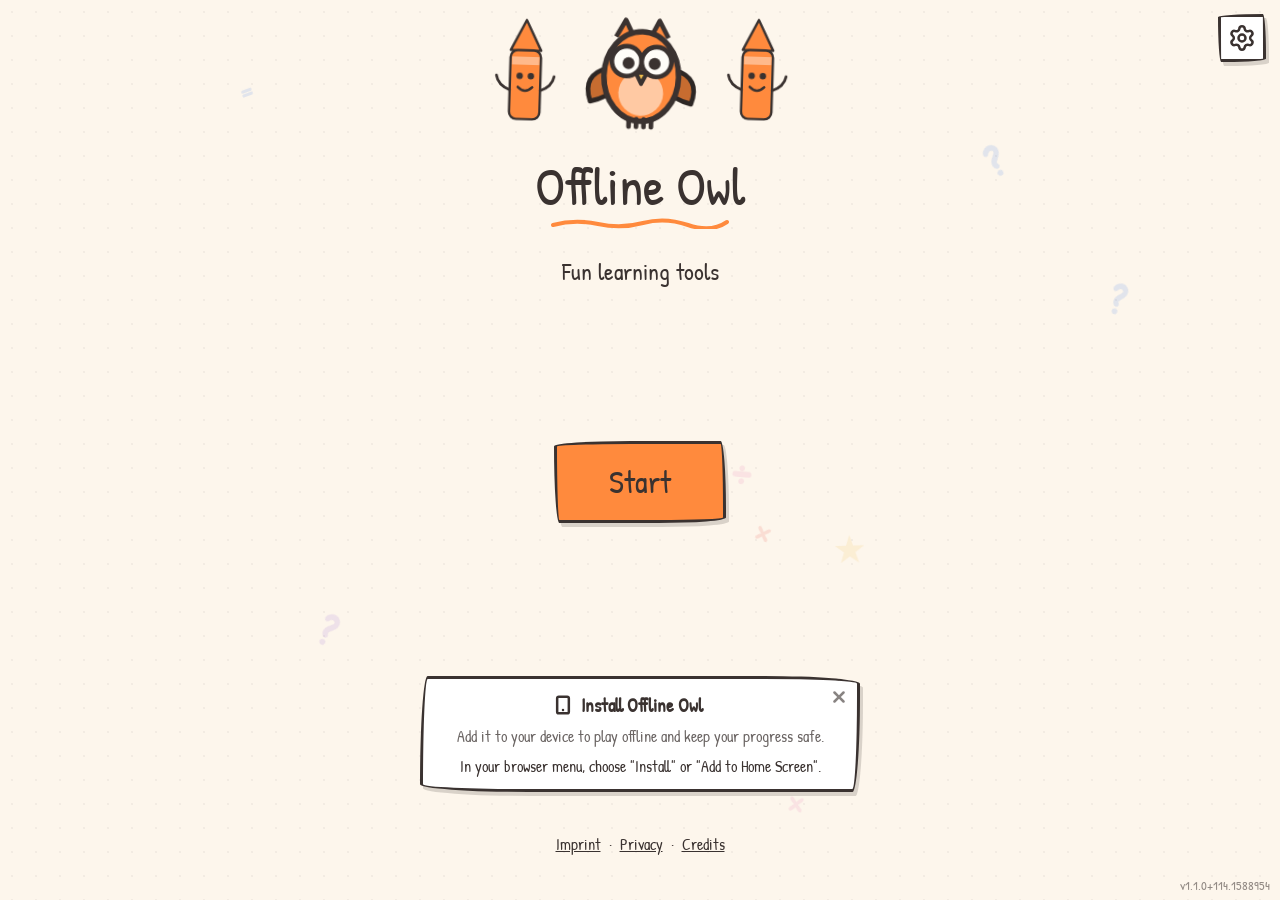
==== commit bf3bf5f0: "deploy legacy" ====
--- a/legacy/index.html
+++ b/legacy/index.html
@@ -1,4 +1,4 @@
-<!doctype html><html lang="en"><head><meta charset="utf-8"/><meta name="viewport" content="width=device-width,initial-scale=1,viewport-fit=cover"/><meta name="theme-color" content="#ff8a3d"/><title>Offline Owl — free, private, offline learning for kids</title><meta name="description" content="A free, offline, installable app with a strong focus on privacy that helps kids in grades 1–4 practise for school. No account, no ads, no tracking — works fully offline."/><meta name="author" content="Offline Owl"/><meta name="robots" content="index, follow"/><link rel="canonical" href="https://captainz.github.io/offline-owl/"/><meta property="og:type" content="website"/><meta property="og:site_name" content="Offline Owl"/><meta property="og:url" content="https://captainz.github.io/offline-owl/"/><meta property="og:title" content="Offline Owl — free, private, offline learning for kids"/><meta property="og:description" content="A free, offline, installable app with a strong focus on privacy that helps kids in grades 1–4 practise for school. No account, no ads, no tracking."/><meta property="og:image" content="https://captainz.github.io/offline-owl/og-banner.png"/><meta property="og:image:width" content="1200"/><meta property="og:image:height" content="630"/><meta property="og:image:alt" content="Offline Owl — free, private, offline learning for kids in grades 1–4"/><meta property="og:locale" content="en"/><meta property="og:locale:alternate" content="de"/><meta name="twitter:card" content="summary_large_image"/><meta name="twitter:title" content="Offline Owl — free, private, offline learning for kids"/><meta name="twitter:description" content="A free, offline, installable app for kids in grades 1–4. No account, no ads, no tracking — works fully offline."/><meta name="twitter:image" content="https://captainz.github.io/offline-owl/og-banner.png"/><meta name="twitter:image:alt" content="Offline Owl — free, private, offline learning for kids in grades 1–4"/><link rel="manifest" href="manifest.webmanifest"/><link rel="icon" type="image/png" href="icons/icon-192.png"/><link rel="apple-touch-icon" href="icons/icon-192.png"/><script defer="defer" src="./main.1562629e9918cf45de67.js"></script><link href="./main.590f8c8512fb82fe5301.css" rel="stylesheet"></head><body><script>(function () {
+<!doctype html><html lang="en"><head><meta charset="utf-8"/><meta name="viewport" content="width=device-width,initial-scale=1,viewport-fit=cover"/><meta name="theme-color" content="#ff8a3d"/><title>Offline Owl — free, private, offline learning for kids</title><meta name="description" content="A free, offline, installable app with a strong focus on privacy that helps kids in grades 1–4 practise for school. No account, no ads, no tracking — works fully offline."/><meta name="author" content="Offline Owl"/><meta name="robots" content="index, follow"/><link rel="canonical" href="https://captainz.github.io/offline-owl/"/><meta property="og:type" content="website"/><meta property="og:site_name" content="Offline Owl"/><meta property="og:url" content="https://captainz.github.io/offline-owl/"/><meta property="og:title" content="Offline Owl — free, private, offline learning for kids"/><meta property="og:description" content="A free, offline, installable app with a strong focus on privacy that helps kids in grades 1–4 practise for school. No account, no ads, no tracking."/><meta property="og:image" content="https://captainz.github.io/offline-owl/og-banner.png"/><meta property="og:image:width" content="1200"/><meta property="og:image:height" content="630"/><meta property="og:image:alt" content="Offline Owl — free, private, offline learning for kids in grades 1–4"/><meta property="og:locale" content="en"/><meta property="og:locale:alternate" content="de"/><meta name="twitter:card" content="summary_large_image"/><meta name="twitter:title" content="Offline Owl — free, private, offline learning for kids"/><meta name="twitter:description" content="A free, offline, installable app for kids in grades 1–4. No account, no ads, no tracking — works fully offline."/><meta name="twitter:image" content="https://captainz.github.io/offline-owl/og-banner.png"/><meta name="twitter:image:alt" content="Offline Owl — free, private, offline learning for kids in grades 1–4"/><link rel="manifest" href="manifest.webmanifest"/><link rel="icon" type="image/png" href="icons/icon-192.png"/><link rel="apple-touch-icon" href="icons/icon-192.png"/><script defer="defer" src="./main.3c5a324a5477104b3909.js"></script><link href="./main.590f8c8512fb82fe5301.css" rel="stylesheet"></head><body><script>(function () {
         try {
           var d = document.documentElement, f = document.createElement('div');
           f.style.cssText = 'display:flex;flex-direction:column;gap:1px;position:absolute;visibility:hidden';
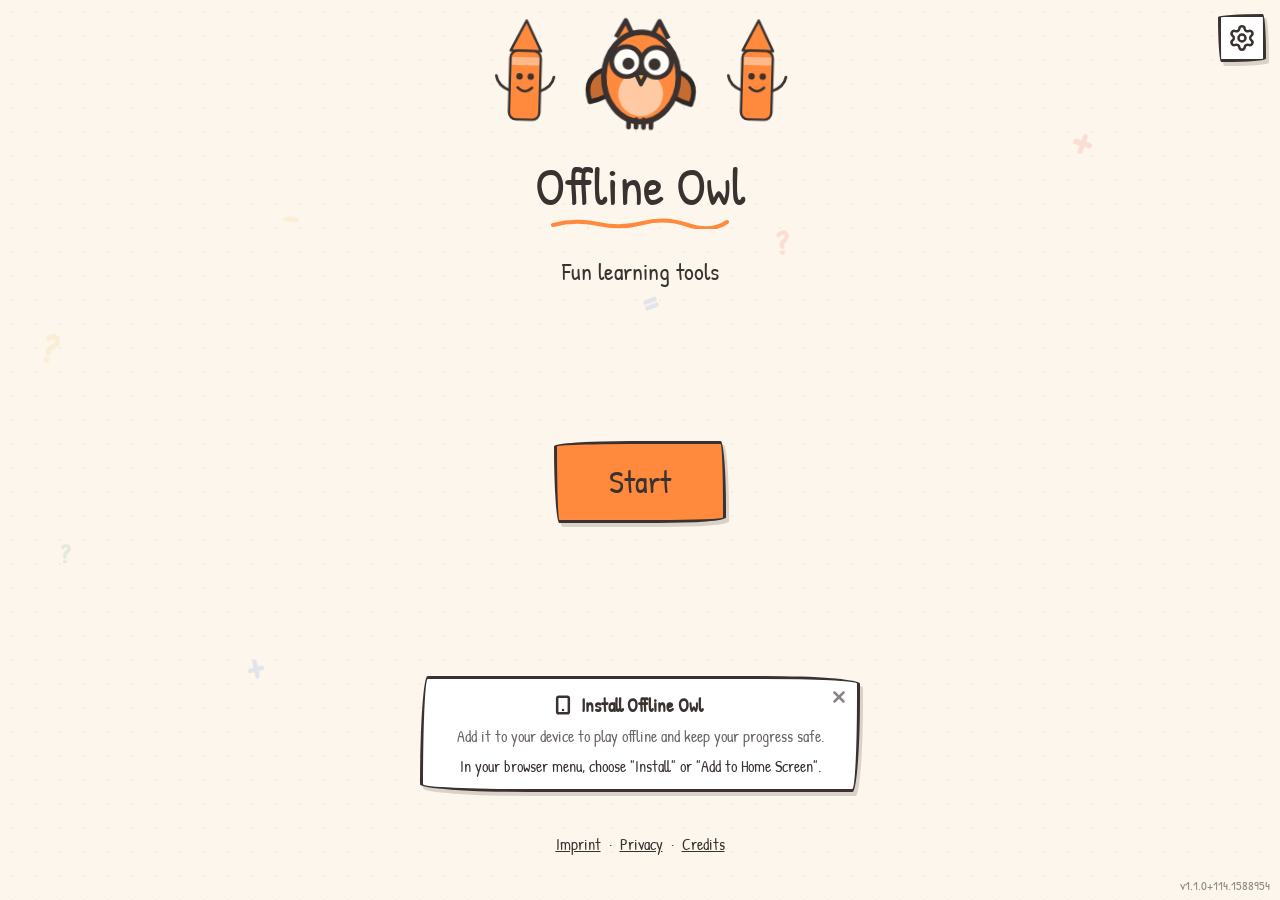
==== commit f07292fc: "deploy legacy" ====
--- a/legacy/index.html
+++ b/legacy/index.html
@@ -1,4 +1,4 @@
-<!doctype html><html lang="en"><head><meta charset="utf-8"/><meta name="viewport" content="width=device-width,initial-scale=1,viewport-fit=cover"/><meta name="theme-color" content="#ff8a3d"/><title>Offline Owl — free, private, offline learning for kids</title><meta name="description" content="A free, offline, installable app with a strong focus on privacy that helps kids in grades 1–4 practise for school. No account, no ads, no tracking — works fully offline."/><meta name="author" content="Offline Owl"/><meta name="robots" content="index, follow"/><link rel="canonical" href="https://captainz.github.io/offline-owl/"/><meta property="og:type" content="website"/><meta property="og:site_name" content="Offline Owl"/><meta property="og:url" content="https://captainz.github.io/offline-owl/"/><meta property="og:title" content="Offline Owl — free, private, offline learning for kids"/><meta property="og:description" content="A free, offline, installable app with a strong focus on privacy that helps kids in grades 1–4 practise for school. No account, no ads, no tracking."/><meta property="og:image" content="https://captainz.github.io/offline-owl/og-banner.png"/><meta property="og:image:width" content="1200"/><meta property="og:image:height" content="630"/><meta property="og:image:alt" content="Offline Owl — free, private, offline learning for kids in grades 1–4"/><meta property="og:locale" content="en"/><meta property="og:locale:alternate" content="de"/><meta name="twitter:card" content="summary_large_image"/><meta name="twitter:title" content="Offline Owl — free, private, offline learning for kids"/><meta name="twitter:description" content="A free, offline, installable app for kids in grades 1–4. No account, no ads, no tracking — works fully offline."/><meta name="twitter:image" content="https://captainz.github.io/offline-owl/og-banner.png"/><meta name="twitter:image:alt" content="Offline Owl — free, private, offline learning for kids in grades 1–4"/><link rel="manifest" href="manifest.webmanifest"/><link rel="icon" type="image/png" href="icons/icon-192.png"/><link rel="apple-touch-icon" href="icons/icon-192.png"/><script defer="defer" src="./main.3c5a324a5477104b3909.js"></script><link href="./main.590f8c8512fb82fe5301.css" rel="stylesheet"></head><body><script>(function () {
+<!doctype html><html lang="en"><head><meta charset="utf-8"/><meta name="viewport" content="width=device-width,initial-scale=1,viewport-fit=cover"/><meta name="theme-color" content="#ff8a3d"/><title>Offline Owl — free, private, offline learning for kids</title><meta name="description" content="A free, offline, installable app with a strong focus on privacy that helps kids in grades 1–4 practise for school. No account, no ads, no tracking — works fully offline."/><meta name="author" content="Offline Owl"/><meta name="robots" content="index, follow"/><link rel="canonical" href="https://captainz.github.io/offline-owl/"/><meta property="og:type" content="website"/><meta property="og:site_name" content="Offline Owl"/><meta property="og:url" content="https://captainz.github.io/offline-owl/"/><meta property="og:title" content="Offline Owl — free, private, offline learning for kids"/><meta property="og:description" content="A free, offline, installable app with a strong focus on privacy that helps kids in grades 1–4 practise for school. No account, no ads, no tracking."/><meta property="og:image" content="https://captainz.github.io/offline-owl/og-banner.png"/><meta property="og:image:width" content="1200"/><meta property="og:image:height" content="630"/><meta property="og:image:alt" content="Offline Owl — free, private, offline learning for kids in grades 1–4"/><meta property="og:locale" content="en"/><meta property="og:locale:alternate" content="de"/><meta name="twitter:card" content="summary_large_image"/><meta name="twitter:title" content="Offline Owl — free, private, offline learning for kids"/><meta name="twitter:description" content="A free, offline, installable app for kids in grades 1–4. No account, no ads, no tracking — works fully offline."/><meta name="twitter:image" content="https://captainz.github.io/offline-owl/og-banner.png"/><meta name="twitter:image:alt" content="Offline Owl — free, private, offline learning for kids in grades 1–4"/><link rel="manifest" href="manifest.webmanifest"/><link rel="icon" type="image/png" href="icons/icon-192.png"/><link rel="apple-touch-icon" href="icons/icon-192.png"/><script defer="defer" src="./main.a2a56321a45969648430.js"></script><link href="./main.590f8c8512fb82fe5301.css" rel="stylesheet"></head><body><script>(function () {
         try {
           var d = document.documentElement, f = document.createElement('div');
           f.style.cssText = 'display:flex;flex-direction:column;gap:1px;position:absolute;visibility:hidden';
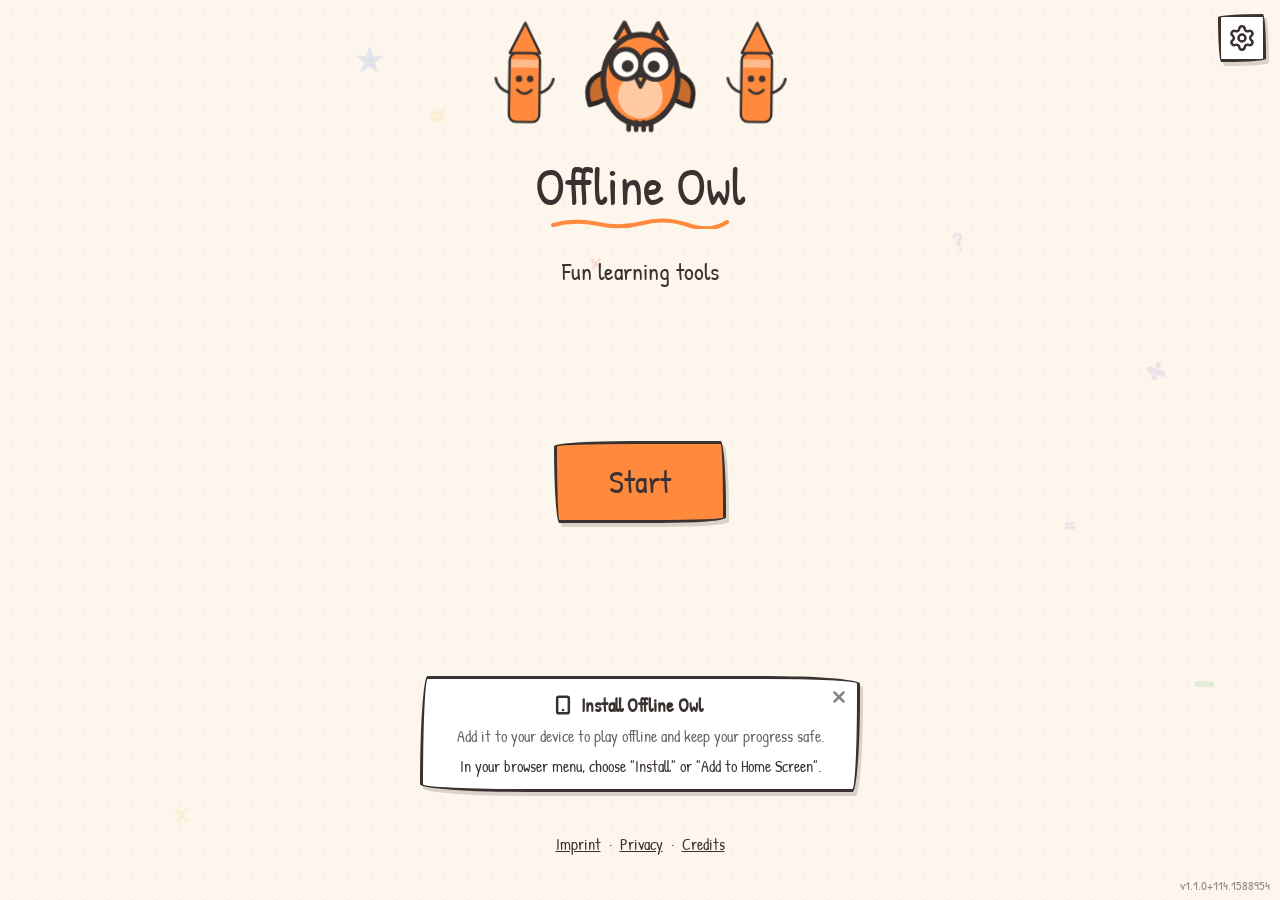
==== commit 40a267e5: "deploy legacy" ====
--- a/legacy/index.html
+++ b/legacy/index.html
@@ -1,4 +1,4 @@
-<!doctype html><html lang="en"><head><meta charset="utf-8"/><meta name="viewport" content="width=device-width,initial-scale=1,viewport-fit=cover"/><meta name="theme-color" content="#ff8a3d"/><title>Offline Owl — free, private, offline learning for kids</title><meta name="description" content="A free, offline, installable app with a strong focus on privacy that helps kids in grades 1–4 practise for school. No account, no ads, no tracking — works fully offline."/><meta name="author" content="Offline Owl"/><meta name="robots" content="index, follow"/><link rel="canonical" href="https://captainz.github.io/offline-owl/"/><meta property="og:type" content="website"/><meta property="og:site_name" content="Offline Owl"/><meta property="og:url" content="https://captainz.github.io/offline-owl/"/><meta property="og:title" content="Offline Owl — free, private, offline learning for kids"/><meta property="og:description" content="A free, offline, installable app with a strong focus on privacy that helps kids in grades 1–4 practise for school. No account, no ads, no tracking."/><meta property="og:image" content="https://captainz.github.io/offline-owl/og-banner.png"/><meta property="og:image:width" content="1200"/><meta property="og:image:height" content="630"/><meta property="og:image:alt" content="Offline Owl — free, private, offline learning for kids in grades 1–4"/><meta property="og:locale" content="en"/><meta property="og:locale:alternate" content="de"/><meta name="twitter:card" content="summary_large_image"/><meta name="twitter:title" content="Offline Owl — free, private, offline learning for kids"/><meta name="twitter:description" content="A free, offline, installable app for kids in grades 1–4. No account, no ads, no tracking — works fully offline."/><meta name="twitter:image" content="https://captainz.github.io/offline-owl/og-banner.png"/><meta name="twitter:image:alt" content="Offline Owl — free, private, offline learning for kids in grades 1–4"/><link rel="manifest" href="manifest.webmanifest"/><link rel="icon" type="image/png" href="icons/icon-192.png"/><link rel="apple-touch-icon" href="icons/icon-192.png"/><script defer="defer" src="./main.a2a56321a45969648430.js"></script><link href="./main.590f8c8512fb82fe5301.css" rel="stylesheet"></head><body><script>(function () {
+<!doctype html><html lang="en"><head><meta charset="utf-8"/><meta name="viewport" content="width=device-width,initial-scale=1,viewport-fit=cover"/><meta name="theme-color" content="#ff8a3d"/><title>Offline Owl — free, private, offline learning for kids</title><meta name="description" content="A free, offline, installable app with a strong focus on privacy that helps kids in grades 1–4 practise for school. No account, no ads, no tracking — works fully offline."/><meta name="author" content="Offline Owl"/><meta name="robots" content="index, follow"/><link rel="canonical" href="https://captainz.github.io/offline-owl/"/><meta property="og:type" content="website"/><meta property="og:site_name" content="Offline Owl"/><meta property="og:url" content="https://captainz.github.io/offline-owl/"/><meta property="og:title" content="Offline Owl — free, private, offline learning for kids"/><meta property="og:description" content="A free, offline, installable app with a strong focus on privacy that helps kids in grades 1–4 practise for school. No account, no ads, no tracking."/><meta property="og:image" content="https://captainz.github.io/offline-owl/og-banner.png"/><meta property="og:image:width" content="1200"/><meta property="og:image:height" content="630"/><meta property="og:image:alt" content="Offline Owl — free, private, offline learning for kids in grades 1–4"/><meta property="og:locale" content="en"/><meta property="og:locale:alternate" content="de"/><meta name="twitter:card" content="summary_large_image"/><meta name="twitter:title" content="Offline Owl — free, private, offline learning for kids"/><meta name="twitter:description" content="A free, offline, installable app for kids in grades 1–4. No account, no ads, no tracking — works fully offline."/><meta name="twitter:image" content="https://captainz.github.io/offline-owl/og-banner.png"/><meta name="twitter:image:alt" content="Offline Owl — free, private, offline learning for kids in grades 1–4"/><link rel="manifest" href="manifest.webmanifest"/><link rel="icon" type="image/png" href="icons/icon-192.png"/><link rel="apple-touch-icon" href="icons/icon-192.png"/><script defer="defer" src="./main.691e2d0d82a5881633a8.js"></script><link href="./main.ab3914533f02763a8bd9.css" rel="stylesheet"></head><body><script>(function () {
         try {
           var d = document.documentElement, f = document.createElement('div');
           f.style.cssText = 'display:flex;flex-direction:column;gap:1px;position:absolute;visibility:hidden';
--- a/legacy/main.ab3914533f02763a8bd9.css
+++ b/legacy/main.ab3914533f02763a8bd9.css
@@ -0,0 +1,2068 @@
+
+.legal-body[data-v-5481ce39] { text-align: left; font-size: 18px; line-height: 1.5;
+}
+.legal-body p[data-v-5481ce39] { margin: 0 0 12px;
+}
+.legal-body strong[data-v-5481ce39] { font-weight: 700;
+}
+.no-flexgap .flex-col[data-v-5481ce39] > * { flex-shrink: 0;
+}
+
+
+.play-fit[data-v-52aec2bc] {
+  --u: var(--vh, 1vh);
+  gap: min(15px, calc(var(--u) * 1.9));
+  --pearl: min(30px, calc(var(--u) * 3.9));
+  --pearl-gap: min(8px, calc(var(--u) * 1));
+  --key-h: min(58px, calc(var(--u) * 7.4));
+  --key-f: min(30px, calc(var(--u) * 3.9));
+  --key-gap: min(11px, calc(var(--u) * 1.4));
+  --key-py: min(12px, calc(var(--u) * 1.5));
+  --dbox: min(150px, calc(var(--u) * 19));
+}
+.no-flexgap .play-fit[data-v-52aec2bc] {
+  gap: 0;
+}
+.no-flexgap .play-fit[data-v-52aec2bc] > * {
+  margin: calc(min(15px, calc(var(--u) * 1.9)) / 2);
+}
+.q-text[data-v-52aec2bc] {
+  font-size: min(66px, calc(var(--u) * 8.8));
+  line-height: 1;
+}
+.ans-box[data-v-52aec2bc] {
+  font-size: min(42px, calc(var(--u) * 5.4));
+  min-height: min(62px, calc(var(--u) * 8));
+}
+
+/* Pearls add ~4 rows of height, so squeeze the rest a little harder. */
+.play-fit.has-pearls[data-v-52aec2bc] {
+  gap: min(11px, calc(var(--u) * 1.35));
+  --pearl: min(28px, calc(var(--u) * 3.6));
+  --key-h: min(54px, calc(var(--u) * 6.8));
+  --key-gap: min(9px, calc(var(--u) * 1.15));
+  --key-py: min(10px, calc(var(--u) * 1.25));
+}
+.no-flexgap .play-fit.has-pearls[data-v-52aec2bc] {
+  gap: 0;
+}
+.no-flexgap .play-fit.has-pearls[data-v-52aec2bc] > * {
+  margin: calc(min(11px, calc(var(--u) * 1.35)) / 2);
+}
+.play-fit.has-pearls .q-text[data-v-52aec2bc] {
+  font-size: min(52px, calc(var(--u) * 7));
+}
+.play-fit.has-pearls .ans-box[data-v-52aec2bc] {
+  font-size: min(38px, calc(var(--u) * 4.9));
+  min-height: min(56px, calc(var(--u) * 7.2));
+}
+.no-flexgap .flex-col[data-v-52aec2bc] > * {
+  flex-shrink: 0;
+}
+
+
+/* Keyboard focus ring only (pointer taps don't trigger :focus-visible), so
+   it no longer lingers as an odd halo after tapping a country. */
+path[role='button'][data-v-695d3e59]:focus-visible {
+  outline: none;
+  stroke: var(--accent, #ff8a3d);
+  stroke-width: 2px;
+}
+.no-flexgap .flex-col[data-v-695d3e59] > * {
+  flex-shrink: 0;
+}
+
+@font-face {
+  font-family: 'Patrick Hand';
+  src: url(./27c23b607290b09435ac.woff2) format('woff2');
+  font-display: swap;
+}
+
+*, ::before, ::after {
+  --tw-border-spacing-x: 0;
+  --tw-border-spacing-y: 0;
+  --tw-translate-x: 0;
+  --tw-translate-y: 0;
+  --tw-rotate: 0;
+  --tw-skew-x: 0;
+  --tw-skew-y: 0;
+  --tw-scale-x: 1;
+  --tw-scale-y: 1;
+  --tw-pan-x:  ;
+  --tw-pan-y:  ;
+  --tw-pinch-zoom:  ;
+  --tw-scroll-snap-strictness: proximity;
+  --tw-gradient-from-position:  ;
+  --tw-gradient-via-position:  ;
+  --tw-gradient-to-position:  ;
+  --tw-ordinal:  ;
+  --tw-slashed-zero:  ;
+  --tw-numeric-figure:  ;
+  --tw-numeric-spacing:  ;
+  --tw-numeric-fraction:  ;
+  --tw-ring-inset:  ;
+  --tw-ring-offset-width: 0px;
+  --tw-ring-offset-color: #fff;
+  --tw-ring-color: rgb(59 130 246 / 0.5);
+  --tw-ring-offset-shadow: 0 0 #0000;
+  --tw-ring-shadow: 0 0 #0000;
+  --tw-shadow: 0 0 #0000;
+  --tw-shadow-colored: 0 0 #0000;
+  --tw-blur:  ;
+  --tw-brightness:  ;
+  --tw-contrast:  ;
+  --tw-grayscale:  ;
+  --tw-hue-rotate:  ;
+  --tw-invert:  ;
+  --tw-saturate:  ;
+  --tw-sepia:  ;
+  --tw-drop-shadow:  ;
+  --tw-backdrop-blur:  ;
+  --tw-backdrop-brightness:  ;
+  --tw-backdrop-contrast:  ;
+  --tw-backdrop-grayscale:  ;
+  --tw-backdrop-hue-rotate:  ;
+  --tw-backdrop-invert:  ;
+  --tw-backdrop-opacity:  ;
+  --tw-backdrop-saturate:  ;
+  --tw-backdrop-sepia:  ;
+  --tw-contain-size:  ;
+  --tw-contain-layout:  ;
+  --tw-contain-paint:  ;
+  --tw-contain-style:  ;
+}
+
+::backdrop {
+  --tw-border-spacing-x: 0;
+  --tw-border-spacing-y: 0;
+  --tw-translate-x: 0;
+  --tw-translate-y: 0;
+  --tw-rotate: 0;
+  --tw-skew-x: 0;
+  --tw-skew-y: 0;
+  --tw-scale-x: 1;
+  --tw-scale-y: 1;
+  --tw-pan-x:  ;
+  --tw-pan-y:  ;
+  --tw-pinch-zoom:  ;
+  --tw-scroll-snap-strictness: proximity;
+  --tw-gradient-from-position:  ;
+  --tw-gradient-via-position:  ;
+  --tw-gradient-to-position:  ;
+  --tw-ordinal:  ;
+  --tw-slashed-zero:  ;
+  --tw-numeric-figure:  ;
+  --tw-numeric-spacing:  ;
+  --tw-numeric-fraction:  ;
+  --tw-ring-inset:  ;
+  --tw-ring-offset-width: 0px;
+  --tw-ring-offset-color: #fff;
+  --tw-ring-color: rgb(59 130 246 / 0.5);
+  --tw-ring-offset-shadow: 0 0 #0000;
+  --tw-ring-shadow: 0 0 #0000;
+  --tw-shadow: 0 0 #0000;
+  --tw-shadow-colored: 0 0 #0000;
+  --tw-blur:  ;
+  --tw-brightness:  ;
+  --tw-contrast:  ;
+  --tw-grayscale:  ;
+  --tw-hue-rotate:  ;
+  --tw-invert:  ;
+  --tw-saturate:  ;
+  --tw-sepia:  ;
+  --tw-drop-shadow:  ;
+  --tw-backdrop-blur:  ;
+  --tw-backdrop-brightness:  ;
+  --tw-backdrop-contrast:  ;
+  --tw-backdrop-grayscale:  ;
+  --tw-backdrop-hue-rotate:  ;
+  --tw-backdrop-invert:  ;
+  --tw-backdrop-opacity:  ;
+  --tw-backdrop-saturate:  ;
+  --tw-backdrop-sepia:  ;
+  --tw-contain-size:  ;
+  --tw-contain-layout:  ;
+  --tw-contain-paint:  ;
+  --tw-contain-style:  ;
+}
+
+/*
+! tailwindcss v3.4.19 | MIT License | https://tailwindcss.com
+*/
+
+/*
+1. Prevent padding and border from affecting element width. (https://github.com/mozdevs/cssremedy/issues/4)
+2. Allow adding a border to an element by just adding a border-width. (https://github.com/tailwindcss/tailwindcss/pull/116)
+*/
+
+*,
+::before,
+::after {
+  box-sizing: border-box; /* 1 */
+  border-width: 0; /* 2 */
+  border-style: solid; /* 2 */
+  border-color: #e5e7eb; /* 2 */
+}
+
+::before,
+::after {
+  --tw-content: '';
+}
+
+/*
+1. Use a consistent sensible line-height in all browsers.
+2. Prevent adjustments of font size after orientation changes in iOS.
+3. Use a more readable tab size.
+4. Use the user's configured `sans` font-family by default.
+5. Use the user's configured `sans` font-feature-settings by default.
+6. Use the user's configured `sans` font-variation-settings by default.
+7. Disable tap highlights on iOS
+*/
+
+html,
+:host {
+  line-height: 1.5; /* 1 */
+  -webkit-text-size-adjust: 100%; /* 2 */ /* 3 */
+  tab-size: 4; /* 3 */
+  font-family: ui-sans-serif, system-ui, sans-serif, "Apple Color Emoji", "Segoe UI Emoji", "Segoe UI Symbol", "Noto Color Emoji"; /* 4 */
+  font-feature-settings: normal; /* 5 */
+  font-variation-settings: normal; /* 6 */
+  -webkit-tap-highlight-color: transparent; /* 7 */
+}
+
+/*
+1. Remove the margin in all browsers.
+2. Inherit line-height from `html` so users can set them as a class directly on the `html` element.
+*/
+
+body {
+  margin: 0; /* 1 */
+  line-height: inherit; /* 2 */
+}
+
+/*
+1. Add the correct height in Firefox.
+2. Correct the inheritance of border color in Firefox. (https://bugzilla.mozilla.org/show_bug.cgi?id=190655)
+3. Ensure horizontal rules are visible by default.
+*/
+
+hr {
+  height: 0; /* 1 */
+  color: inherit; /* 2 */
+  border-top-width: 1px; /* 3 */
+}
+
+/*
+Add the correct text decoration in Chrome, Edge, and Safari.
+*/
+
+abbr:where([title]) {
+  -webkit-text-decoration: underline dotted;
+          text-decoration: underline dotted;
+}
+
+/*
+Remove the default font size and weight for headings.
+*/
+
+h1,
+h2,
+h3,
+h4,
+h5,
+h6 {
+  font-size: inherit;
+  font-weight: inherit;
+}
+
+/*
+Reset links to optimize for opt-in styling instead of opt-out.
+*/
+
+a {
+  color: inherit;
+  text-decoration: inherit;
+}
+
+/*
+Add the correct font weight in Edge and Safari.
+*/
+
+b,
+strong {
+  font-weight: bolder;
+}
+
+/*
+1. Use the user's configured `mono` font-family by default.
+2. Use the user's configured `mono` font-feature-settings by default.
+3. Use the user's configured `mono` font-variation-settings by default.
+4. Correct the odd `em` font sizing in all browsers.
+*/
+
+code,
+kbd,
+samp,
+pre {
+  font-family: ui-monospace, SFMono-Regular, Menlo, Monaco, Consolas, "Liberation Mono", "Courier New", monospace; /* 1 */
+  font-feature-settings: normal; /* 2 */
+  font-variation-settings: normal; /* 3 */
+  font-size: 1em; /* 4 */
+}
+
+/*
+Add the correct font size in all browsers.
+*/
+
+small {
+  font-size: 80%;
+}
+
+/*
+Prevent `sub` and `sup` elements from affecting the line height in all browsers.
+*/
+
+sub,
+sup {
+  font-size: 75%;
+  line-height: 0;
+  position: relative;
+  vertical-align: baseline;
+}
+
+sub {
+  bottom: -0.25em;
+}
+
+sup {
+  top: -0.5em;
+}
+
+/*
+1. Remove text indentation from table contents in Chrome and Safari. (https://bugs.chromium.org/p/chromium/issues/detail?id=999088, https://bugs.webkit.org/show_bug.cgi?id=201297)
+2. Correct table border color inheritance in all Chrome and Safari. (https://bugs.chromium.org/p/chromium/issues/detail?id=935729, https://bugs.webkit.org/show_bug.cgi?id=195016)
+3. Remove gaps between table borders by default.
+*/
+
+table {
+  text-indent: 0; /* 1 */
+  border-color: inherit; /* 2 */
+  border-collapse: collapse; /* 3 */
+}
+
+/*
+1. Change the font styles in all browsers.
+2. Remove the margin in Firefox and Safari.
+3. Remove default padding in all browsers.
+*/
+
+button,
+input,
+optgroup,
+select,
+textarea {
+  font-family: inherit; /* 1 */
+  font-feature-settings: inherit; /* 1 */
+  font-variation-settings: inherit; /* 1 */
+  font-size: 100%; /* 1 */
+  font-weight: inherit; /* 1 */
+  line-height: inherit; /* 1 */
+  letter-spacing: inherit; /* 1 */
+  color: inherit; /* 1 */
+  margin: 0; /* 2 */
+  padding: 0; /* 3 */
+}
+
+/*
+Remove the inheritance of text transform in Edge and Firefox.
+*/
+
+button,
+select {
+  text-transform: none;
+}
+
+/*
+1. Correct the inability to style clickable types in iOS and Safari.
+2. Remove default button styles.
+*/
+
+button,
+input:where([type='button']),
+input:where([type='reset']),
+input:where([type='submit']) {
+  -webkit-appearance: button; /* 1 */
+  background-color: transparent; /* 2 */
+  background-image: none; /* 2 */
+}
+
+/*
+Use the modern Firefox focus style for all focusable elements.
+*/
+
+:-moz-focusring {
+  outline: auto;
+}
+
+/*
+Remove the additional `:invalid` styles in Firefox. (https://github.com/mozilla/gecko-dev/blob/2f9eacd9d3d995c937b4251a5557d95d494c9be1/layout/style/res/forms.css#L728-L737)
+*/
+
+:-moz-ui-invalid {
+  box-shadow: none;
+}
+
+/*
+Add the correct vertical alignment in Chrome and Firefox.
+*/
+
+progress {
+  vertical-align: baseline;
+}
+
+/*
+Correct the cursor style of increment and decrement buttons in Safari.
+*/
+
+::-webkit-inner-spin-button,
+::-webkit-outer-spin-button {
+  height: auto;
+}
+
+/*
+1. Correct the odd appearance in Chrome and Safari.
+2. Correct the outline style in Safari.
+*/
+
+[type='search'] {
+  -webkit-appearance: textfield; /* 1 */
+  outline-offset: -2px; /* 2 */
+}
+
+/*
+Remove the inner padding in Chrome and Safari on macOS.
+*/
+
+::-webkit-search-decoration {
+  -webkit-appearance: none;
+}
+
+/*
+1. Correct the inability to style clickable types in iOS and Safari.
+2. Change font properties to `inherit` in Safari.
+*/
+
+::-webkit-file-upload-button {
+  -webkit-appearance: button; /* 1 */
+  font: inherit; /* 2 */
+}
+
+/*
+Add the correct display in Chrome and Safari.
+*/
+
+summary {
+  display: list-item;
+}
+
+/*
+Removes the default spacing and border for appropriate elements.
+*/
+
+blockquote,
+dl,
+dd,
+h1,
+h2,
+h3,
+h4,
+h5,
+h6,
+hr,
+figure,
+p,
+pre {
+  margin: 0;
+}
+
+fieldset {
+  margin: 0;
+  padding: 0;
+}
+
+legend {
+  padding: 0;
+}
+
+ol,
+ul,
+menu {
+  list-style: none;
+  margin: 0;
+  padding: 0;
+}
+
+/*
+Reset default styling for dialogs.
+*/
+
+dialog {
+  padding: 0;
+}
+
+/*
+Prevent resizing textareas horizontally by default.
+*/
+
+textarea {
+  resize: vertical;
+}
+
+/*
+1. Reset the default placeholder opacity in Firefox. (https://github.com/tailwindlabs/tailwindcss/issues/3300)
+2. Set the default placeholder color to the user's configured gray 400 color.
+*/
+
+input::placeholder,
+textarea::placeholder {
+  opacity: 1; /* 1 */
+  color: #9ca3af; /* 2 */
+}
+
+/*
+Set the default cursor for buttons.
+*/
+
+button,
+[role="button"] {
+  cursor: pointer;
+}
+
+/*
+Make sure disabled buttons don't get the pointer cursor.
+*/
+
+:disabled {
+  cursor: default;
+}
+
+/*
+1. Make replaced elements `display: block` by default. (https://github.com/mozdevs/cssremedy/issues/14)
+2. Add `vertical-align: middle` to align replaced elements more sensibly by default. (https://github.com/jensimmons/cssremedy/issues/14#issuecomment-634934210)
+   This can trigger a poorly considered lint error in some tools but is included by design.
+*/
+
+img,
+svg,
+video,
+canvas,
+audio,
+iframe,
+embed,
+object {
+  display: block; /* 1 */
+  vertical-align: middle; /* 2 */
+}
+
+/*
+Constrain images and videos to the parent width and preserve their intrinsic aspect ratio. (https://github.com/mozdevs/cssremedy/issues/14)
+*/
+
+img,
+video {
+  max-width: 100%;
+  height: auto;
+}
+
+/* Make elements with the HTML hidden attribute stay hidden by default */
+
+[hidden]:where(:not([hidden="until-found"])) {
+  display: none;
+}
+.container {
+  width: 100%;
+}
+@media (min-width: 640px) {
+
+  .container {
+    max-width: 640px;
+  }
+}
+@media (min-width: 768px) {
+
+  .container {
+    max-width: 768px;
+  }
+}
+@media (min-width: 1024px) {
+
+  .container {
+    max-width: 1024px;
+  }
+}
+@media (min-width: 1280px) {
+
+  .container {
+    max-width: 1280px;
+  }
+}
+@media (min-width: 1536px) {
+
+  .container {
+    max-width: 1536px;
+  }
+}
+/* Signature crayon border — two mirrored variants for organic variety. */
+.cb {
+    border: 3px solid #3a3230;
+    border-radius: 255px 18px 225px 18px / 18px 225px 18px 255px;
+    box-shadow: 3px 4px 0 rgba(58,50,48,0.18);
+  }
+.cb2 {
+    border: 3px solid #3a3230;
+    border-radius: 18px 225px 18px 255px / 255px 18px 225px 18px;
+    box-shadow: 3px 4px 0 rgba(58,50,48,0.18);
+  }
+/* Legacy alias used by not-yet-redesigned corners (leaderboard, gift editor). */
+.crayon-border {
+    border: 3px solid #3a3230;
+    border-radius: 255px 18px 225px 18px / 18px 225px 18px 255px;
+  }
+/* Pair with .cb or .cb2 for the border variant. */
+.chip {
+  cursor: pointer;
+  --tw-bg-opacity: 1;
+  background-color: rgb(255 255 255 / var(--tw-bg-opacity, 1));
+  padding-left: 18px;
+  padding-right: 18px;
+  padding-top: 7px;
+  padding-bottom: 7px;
+  font-family: "Patrick Hand", Comic Sans MS, cursive;
+  font-size: 21px;
+  --tw-text-opacity: 1;
+  color: rgb(58 50 48 / var(--tw-text-opacity, 1));
+  transition-property: transform;
+  transition-timing-function: cubic-bezier(0.4, 0, 0.2, 1);
+  transition-duration: 150ms;
+}
+.chip:active { transform: scale(0.92); }
+.chip-on {
+  background-color: var(--accent, #ff8a3d); color: var(--on-accent, #fff);
+}
+.backlink {
+  cursor: pointer;
+  align-self: center;
+  justify-self: center;
+  border-width: 0px;
+  background-color: transparent;
+  font-size: 22px;
+  --tw-text-opacity: 1;
+  color: rgb(58 50 48 / var(--tw-text-opacity, 1));
+  -webkit-text-decoration-line: underline;
+          text-decoration-line: underline;
+  opacity: 0.75;
+}
+.lbl {
+  margin-bottom: 6px;
+  font-size: 19px;
+  line-height: 1;
+  opacity: 0.7;
+}
+/* Numpad key — pair with .cb or .cb2. Size/padding come from CSS vars so a
+     host screen (the math exercise) can shrink keys to fit a small viewport;
+     the defaults reproduce the original look everywhere else. */
+.key {
+  cursor: pointer;
+  --tw-bg-opacity: 1;
+  background-color: rgb(255 255 255 / var(--tw-bg-opacity, 1));
+  padding-left: 0px;
+  padding-right: 0px;
+  font-family: "Patrick Hand", Comic Sans MS, cursive;
+  --tw-text-opacity: 1;
+  color: rgb(58 50 48 / var(--tw-text-opacity, 1));
+  transition-property: transform;
+  transition-timing-function: cubic-bezier(0.4, 0, 0.2, 1);
+  transition-duration: 80ms;
+    font-size: var(--key-f, 32px);
+    min-height: var(--key-h, 60px);
+    padding-top: var(--key-py, 12px);
+    padding-bottom: var(--key-py, 12px);
+}
+.key:active { transform: scale(0.9); }
+.tilt-l { transform: rotate(-1.2deg); }
+.tilt-r { transform: rotate(1.1deg); }
+/* Crayon range slider: ink pill track, accent knob. */
+.slider {
+    -webkit-appearance: none;
+    appearance: none;
+    width: 100%;
+    height: 16px;
+    border: 3px solid #3a3230;
+    border-radius: 99px;
+    background: #fff;
+    cursor: pointer;
+  }
+.slider::-webkit-slider-thumb {
+    -webkit-appearance: none;
+    appearance: none;
+    width: 28px;
+    height: 28px;
+    border-radius: 50%;
+    background: var(--accent, #ff8a3d);
+    border: 3px solid #3a3230;
+    box-shadow: 2px 2px 0 rgba(58,50,48,0.18);
+  }
+.slider::-moz-range-thumb {
+    width: 28px;
+    height: 28px;
+    border-radius: 50%;
+    background: var(--accent, #ff8a3d);
+    border: 3px solid #3a3230;
+    box-shadow: 2px 2px 0 rgba(58,50,48,0.18);
+  }
+.pointer-events-none {
+  pointer-events: none;
+}
+.visible {
+  visibility: visible;
+}
+.static {
+  position: static;
+}
+.fixed {
+  position: fixed;
+}
+.absolute {
+  position: absolute;
+}
+.relative {
+  position: relative;
+}
+.sticky {
+  position: -webkit-sticky;
+  position: sticky;
+}
+.inset-0 {
+  top: 0px;
+  right: 0px;
+  bottom: 0px;
+  left: 0px;
+}
+.inset-y-0 {
+  top: 0px;
+  bottom: 0px;
+}
+.bottom-2 {
+  bottom: 0.5rem;
+}
+.left-0 {
+  left: 0px;
+}
+.left-\[-3px\] {
+  left: -3px;
+}
+.right-0 {
+  right: 0px;
+}
+.right-1 {
+  right: 0.25rem;
+}
+.right-2 {
+  right: 0.5rem;
+}
+.right-2\.5 {
+  right: 0.625rem;
+}
+.right-\[-3px\] {
+  right: -3px;
+}
+.right-\[14px\] {
+  right: 14px;
+}
+.top-0 {
+  top: 0px;
+}
+.top-1 {
+  top: 0.25rem;
+}
+.top-1\/2 {
+  top: 50%;
+}
+.top-\[14px\] {
+  top: 14px;
+}
+.top-\[1px\] {
+  top: 1px;
+}
+.isolate {
+  isolation: isolate;
+}
+.z-0 {
+  z-index: 0;
+}
+.z-30 {
+  z-index: 30;
+}
+.z-40 {
+  z-index: 40;
+}
+.z-50 {
+  z-index: 50;
+}
+.z-\[1\] {
+  z-index: 1;
+}
+.z-\[29\] {
+  z-index: 29;
+}
+.z-\[60\] {
+  z-index: 60;
+}
+.z-\[70\] {
+  z-index: 70;
+}
+.z-\[79\] {
+  z-index: 79;
+}
+.z-\[80\] {
+  z-index: 80;
+}
+.m-0 {
+  margin: 0px;
+}
+.-mx-\[18px\] {
+  margin-left: -18px;
+  margin-right: -18px;
+}
+.mx-auto {
+  margin-left: auto;
+  margin-right: auto;
+}
+.my-2 {
+  margin-top: 0.5rem;
+  margin-bottom: 0.5rem;
+}
+.\!mb-0 {
+  margin-bottom: 0px !important;
+}
+.-mb-4 {
+  margin-bottom: -1rem;
+}
+.-mt-1 {
+  margin-top: -0.25rem;
+}
+.-mt-2 {
+  margin-top: -0.5rem;
+}
+.-mt-\[6px\] {
+  margin-top: -6px;
+}
+.mb-0 {
+  margin-bottom: 0px;
+}
+.mb-2 {
+  margin-bottom: 0.5rem;
+}
+.mb-3 {
+  margin-bottom: 0.75rem;
+}
+.mb-\[6px\] {
+  margin-bottom: 6px;
+}
+.ml-2 {
+  margin-left: 0.5rem;
+}
+.ml-\[2px\] {
+  margin-left: 2px;
+}
+.mr-1 {
+  margin-right: 0.25rem;
+}
+.mt-1 {
+  margin-top: 0.25rem;
+}
+.mt-2 {
+  margin-top: 0.5rem;
+}
+.mt-3 {
+  margin-top: 0.75rem;
+}
+.mt-4 {
+  margin-top: 1rem;
+}
+.mt-\[2px\] {
+  margin-top: 2px;
+}
+.mt-auto {
+  margin-top: auto;
+}
+.box-border {
+  box-sizing: border-box;
+}
+.block {
+  display: block;
+}
+.inline-block {
+  display: inline-block;
+}
+.inline {
+  display: inline;
+}
+.flex {
+  display: flex;
+}
+.inline-flex {
+  display: inline-flex;
+}
+.grid {
+  display: grid;
+}
+.hidden {
+  display: none;
+}
+.aspect-square {
+  aspect-ratio: 1 / 1;
+}
+.h-10 {
+  height: 2.5rem;
+}
+.h-11 {
+  height: 2.75rem;
+}
+.h-12 {
+  height: 3rem;
+}
+.h-14 {
+  height: 3.5rem;
+}
+.h-16 {
+  height: 4rem;
+}
+.h-28 {
+  height: 7rem;
+}
+.h-4 {
+  height: 1rem;
+}
+.h-6 {
+  height: 1.5rem;
+}
+.h-7 {
+  height: 1.75rem;
+}
+.h-8 {
+  height: 2rem;
+}
+.h-9 {
+  height: 2.25rem;
+}
+.h-\[300px\] {
+  height: 300px;
+}
+.h-\[34px\] {
+  height: 34px;
+}
+.h-\[3px\] {
+  height: 3px;
+}
+.h-\[52px\] {
+  height: 52px;
+}
+.h-\[54px\] {
+  height: 54px;
+}
+.h-\[60px\] {
+  height: 60px;
+}
+.h-\[72px\] {
+  height: 72px;
+}
+.h-\[92px\] {
+  height: 92px;
+}
+.h-\[var\(--pearl\2c 32px\)\] {
+  height: var(--pearl,32px);
+}
+.h-auto {
+  height: auto;
+}
+.h-full {
+  height: 100%;
+}
+.max-h-\[90vh\] {
+  max-height: 90vh;
+}
+.min-h-\[\.9em\] {
+  min-height: .9em;
+}
+.min-h-\[1\.4em\] {
+  min-height: 1.4em;
+}
+.min-h-\[100dvh\] {
+  min-height: 100dvh;
+}
+.w-10 {
+  width: 2.5rem;
+}
+.w-11 {
+  width: 2.75rem;
+}
+.w-12 {
+  width: 3rem;
+}
+.w-14 {
+  width: 3.5rem;
+}
+.w-16 {
+  width: 4rem;
+}
+.w-28 {
+  width: 7rem;
+}
+.w-6 {
+  width: 1.5rem;
+}
+.w-7 {
+  width: 1.75rem;
+}
+.w-8 {
+  width: 2rem;
+}
+.w-9 {
+  width: 2.25rem;
+}
+.w-\[110px\] {
+  width: 110px;
+}
+.w-\[120px\] {
+  width: 120px;
+}
+.w-\[140px\] {
+  width: 140px;
+}
+.w-\[170px\] {
+  width: 170px;
+}
+.w-\[180px\] {
+  width: 180px;
+}
+.w-\[52px\] {
+  width: 52px;
+}
+.w-\[54px\] {
+  width: 54px;
+}
+.w-\[60px\] {
+  width: 60px;
+}
+.w-\[62px\] {
+  width: 62px;
+}
+.w-\[72px\] {
+  width: 72px;
+}
+.w-\[92px\] {
+  width: 92px;
+}
+.w-\[var\(--pearl\2c 32px\)\] {
+  width: var(--pearl,32px);
+}
+.w-full {
+  width: 100%;
+}
+.w-max {
+  width: -webkit-max-content;
+  width: max-content;
+}
+.min-w-0 {
+  min-width: 0px;
+}
+.max-w-\[220px\] {
+  max-width: 220px;
+}
+.max-w-\[320px\] {
+  max-width: 320px;
+}
+.max-w-\[330px\] {
+  max-width: 330px;
+}
+.max-w-\[360px\] {
+  max-width: 360px;
+}
+.max-w-\[440px\] {
+  max-width: 440px;
+}
+.max-w-\[460px\] {
+  max-width: 460px;
+}
+.max-w-\[480px\] {
+  max-width: 480px;
+}
+.max-w-\[520px\] {
+  max-width: 520px;
+}
+.max-w-\[620px\] {
+  max-width: 620px;
+}
+.max-w-\[640px\] {
+  max-width: 640px;
+}
+.max-w-\[var\(--dbox\2c 160px\)\] {
+  max-width: var(--dbox,160px);
+}
+.max-w-full {
+  max-width: 100%;
+}
+.flex-1 {
+  flex: 1 1 0%;
+}
+.shrink-0 {
+  flex-shrink: 0;
+}
+.grow {
+  flex-grow: 1;
+}
+.-translate-y-1\/2 {
+  --tw-translate-y: -50%;
+  transform: translate(var(--tw-translate-x), var(--tw-translate-y)) rotate(var(--tw-rotate)) skewX(var(--tw-skew-x)) skewY(var(--tw-skew-y)) scaleX(var(--tw-scale-x)) scaleY(var(--tw-scale-y));
+}
+.-rotate-45 {
+  --tw-rotate: -45deg;
+  transform: translate(var(--tw-translate-x), var(--tw-translate-y)) rotate(var(--tw-rotate)) skewX(var(--tw-skew-x)) skewY(var(--tw-skew-y)) scaleX(var(--tw-scale-x)) scaleY(var(--tw-scale-y));
+}
+.rotate-180 {
+  --tw-rotate: 180deg;
+  transform: translate(var(--tw-translate-x), var(--tw-translate-y)) rotate(var(--tw-rotate)) skewX(var(--tw-skew-x)) skewY(var(--tw-skew-y)) scaleX(var(--tw-scale-x)) scaleY(var(--tw-scale-y));
+}
+.transform {
+  transform: translate(var(--tw-translate-x), var(--tw-translate-y)) rotate(var(--tw-rotate)) skewX(var(--tw-skew-x)) skewY(var(--tw-skew-y)) scaleX(var(--tw-scale-x)) scaleY(var(--tw-scale-y));
+}
+@keyframes spin {
+
+  to {
+    transform: rotate(360deg);
+  }
+}
+.animate-spin {
+  animation: spin 1s linear infinite;
+}
+.cursor-default {
+  cursor: default;
+}
+.cursor-grab {
+  cursor: grab;
+}
+.cursor-pointer {
+  cursor: pointer;
+}
+.touch-none {
+  touch-action: none;
+}
+.select-none {
+  -webkit-user-select: none;
+          user-select: none;
+}
+.resize-y {
+  resize: vertical;
+}
+.resize {
+  resize: both;
+}
+.list-disc {
+  list-style-type: disc;
+}
+.grid-cols-1 {
+  grid-template-columns: repeat(1, minmax(0, 1fr));
+}
+.grid-cols-2 {
+  grid-template-columns: repeat(2, minmax(0, 1fr));
+}
+.grid-cols-3 {
+  grid-template-columns: repeat(3, minmax(0, 1fr));
+}
+.grid-cols-5 {
+  grid-template-columns: repeat(5, minmax(0, 1fr));
+}
+.grid-cols-\[repeat\(auto-fill\2c minmax\(150px\2c 1fr\)\)\] {
+  grid-template-columns: repeat(auto-fill,minmax(150px,1fr));
+}
+.flex-row-reverse {
+  flex-direction: row-reverse;
+}
+.flex-col {
+  flex-direction: column;
+}
+.flex-wrap {
+  flex-wrap: wrap;
+}
+.flex-nowrap {
+  flex-wrap: nowrap;
+}
+.place-items-center {
+  align-items: center;
+  justify-items: center;
+  align-content: center;
+  justify-content: center;
+  place-items: center;
+}
+.items-start {
+  align-items: flex-start;
+}
+.items-end {
+  align-items: flex-end;
+}
+.items-center {
+  align-items: center;
+}
+.items-stretch {
+  align-items: stretch;
+}
+.justify-center {
+  justify-content: center;
+}
+.justify-between {
+  justify-content: space-between;
+}
+.justify-items-center {
+  justify-items: center;
+}
+.gap-1 {
+  gap: 0.25rem;
+}
+.no-flexgap .gap-1 {
+  gap: 0;
+}
+.no-flexgap .gap-1 > * {
+  margin: calc(0.25rem / 2);
+}
+.gap-2 {
+  gap: 0.5rem;
+}
+.no-flexgap .gap-2 {
+  gap: 0;
+}
+.no-flexgap .gap-2 > * {
+  margin: calc(0.5rem / 2);
+}
+.gap-3 {
+  gap: 0.75rem;
+}
+.no-flexgap .gap-3 {
+  gap: 0;
+}
+.no-flexgap .gap-3 > * {
+  margin: calc(0.75rem / 2);
+}
+.gap-4 {
+  gap: 1rem;
+}
+.no-flexgap .gap-4 {
+  gap: 0;
+}
+.no-flexgap .gap-4 > * {
+  margin: calc(1rem / 2);
+}
+.gap-5 {
+  gap: 1.25rem;
+}
+.no-flexgap .gap-5 {
+  gap: 0;
+}
+.no-flexgap .gap-5 > * {
+  margin: calc(1.25rem / 2);
+}
+.gap-6 {
+  gap: 1.5rem;
+}
+.no-flexgap .gap-6 {
+  gap: 0;
+}
+.no-flexgap .gap-6 > * {
+  margin: calc(1.5rem / 2);
+}
+.gap-\[10px\] {
+  gap: 10px;
+}
+.no-flexgap .gap-\[10px\] {
+  gap: 0;
+}
+.no-flexgap .gap-\[10px\] > * {
+  margin: calc(10px / 2);
+}
+.gap-\[14px\] {
+  gap: 14px;
+}
+.no-flexgap .gap-\[14px\] {
+  gap: 0;
+}
+.no-flexgap .gap-\[14px\] > * {
+  margin: calc(14px / 2);
+}
+.gap-\[18px\] {
+  gap: 18px;
+}
+.no-flexgap .gap-\[18px\] {
+  gap: 0;
+}
+.no-flexgap .gap-\[18px\] > * {
+  margin: calc(18px / 2);
+}
+.gap-\[6px\] {
+  gap: 6px;
+}
+.no-flexgap .gap-\[6px\] {
+  gap: 0;
+}
+.no-flexgap .gap-\[6px\] > * {
+  margin: calc(6px / 2);
+}
+.gap-\[7px\] {
+  gap: 7px;
+}
+.no-flexgap .gap-\[7px\] {
+  gap: 0;
+}
+.no-flexgap .gap-\[7px\] > * {
+  margin: calc(7px / 2);
+}
+.gap-\[8px\] {
+  gap: 8px;
+}
+.no-flexgap .gap-\[8px\] {
+  gap: 0;
+}
+.no-flexgap .gap-\[8px\] > * {
+  margin: calc(8px / 2);
+}
+.gap-\[var\(--key-gap\2c 12px\)\] {
+  gap: var(--key-gap,12px);
+}
+.no-flexgap .gap-\[var\(--key-gap\2c 12px\)\] {
+  gap: 0;
+}
+.no-flexgap .gap-\[var\(--key-gap\2c 12px\)\] > * {
+  margin: calc(var(--key-gap,12px) / 2);
+}
+.gap-\[var\(--pearl-gap\2c 8px\)\] {
+  gap: var(--pearl-gap,8px);
+}
+.no-flexgap .gap-\[var\(--pearl-gap\2c 8px\)\] {
+  gap: 0;
+}
+.no-flexgap .gap-\[var\(--pearl-gap\2c 8px\)\] > * {
+  margin: calc(var(--pearl-gap,8px) / 2);
+}
+.self-start {
+  align-self: flex-start;
+}
+.self-center {
+  align-self: center;
+}
+.justify-self-start {
+  justify-self: start;
+}
+.justify-self-center {
+  justify-self: center;
+}
+.overflow-auto {
+  overflow: auto;
+}
+.overflow-hidden {
+  overflow: hidden;
+}
+.overflow-visible {
+  overflow: visible;
+}
+.truncate {
+  overflow: hidden;
+  text-overflow: ellipsis;
+  white-space: nowrap;
+}
+.whitespace-nowrap {
+  white-space: nowrap;
+}
+.break-words {
+  overflow-wrap: break-word;
+}
+.break-all {
+  word-break: break-all;
+}
+.rounded-full {
+  border-radius: 9999px;
+}
+.rounded-lg {
+  border-radius: 0.5rem;
+}
+.border-\[3px\] {
+  border-width: 3px;
+}
+.border-b-2 {
+  border-bottom-width: 2px;
+}
+.border-t-2 {
+  border-top-width: 2px;
+}
+.\!border-dashed {
+  border-style: dashed !important;
+}
+.border-dashed {
+  border-style: dashed;
+}
+.border-ink {
+  --tw-border-opacity: 1;
+  border-color: rgb(58 50 48 / var(--tw-border-opacity, 1));
+}
+.border-ink\/10 {
+  border-color: rgb(58 50 48 / 0.1);
+}
+.border-ink\/15 {
+  border-color: rgb(58 50 48 / 0.15);
+}
+.border-ink\/25 {
+  border-color: rgb(58 50 48 / 0.25);
+}
+.border-ink\/40 {
+  border-color: rgb(58 50 48 / 0.4);
+}
+.\!bg-crayon-green {
+  --tw-bg-opacity: 1 !important;
+  background-color: rgb(76 175 110 / var(--tw-bg-opacity, 1)) !important;
+}
+.\!bg-crayon-red {
+  --tw-bg-opacity: 1 !important;
+  background-color: rgb(232 87 76 / var(--tw-bg-opacity, 1)) !important;
+}
+.bg-accent {
+  background-color: var(--accent, #ff8a3d);
+}
+.bg-black {
+  --tw-bg-opacity: 1;
+  background-color: rgb(0 0 0 / var(--tw-bg-opacity, 1));
+}
+.bg-crayon-blue {
+  --tw-bg-opacity: 1;
+  background-color: rgb(76 134 232 / var(--tw-bg-opacity, 1));
+}
+.bg-crayon-blue\/25 {
+  background-color: rgb(76 134 232 / 0.25);
+}
+.bg-crayon-green {
+  --tw-bg-opacity: 1;
+  background-color: rgb(76 175 110 / var(--tw-bg-opacity, 1));
+}
+.bg-crayon-green\/20 {
+  background-color: rgb(76 175 110 / 0.2);
+}
+.bg-crayon-green\/70 {
+  background-color: rgb(76 175 110 / 0.7);
+}
+.bg-crayon-red {
+  --tw-bg-opacity: 1;
+  background-color: rgb(232 87 76 / var(--tw-bg-opacity, 1));
+}
+.bg-crayon-red\/10 {
+  background-color: rgb(232 87 76 / 0.1);
+}
+.bg-crayon-yellow {
+  --tw-bg-opacity: 1;
+  background-color: rgb(242 193 78 / var(--tw-bg-opacity, 1));
+}
+.bg-crayon-yellow\/30 {
+  background-color: rgb(242 193 78 / 0.3);
+}
+.bg-crayon-yellow\/60 {
+  background-color: rgb(242 193 78 / 0.6);
+}
+.bg-paper {
+  --tw-bg-opacity: 1;
+  background-color: rgb(253 246 236 / var(--tw-bg-opacity, 1));
+}
+.bg-scrim {
+  background-color: rgba(58,50,48,0.45);
+}
+.bg-white {
+  --tw-bg-opacity: 1;
+  background-color: rgb(255 255 255 / var(--tw-bg-opacity, 1));
+}
+.bg-white\/55 {
+  background-color: rgb(255 255 255 / 0.55);
+}
+.bg-gradient-to-l {
+  background-image: linear-gradient(to left, var(--tw-gradient-stops));
+}
+.from-white {
+  --tw-gradient-from: #fff var(--tw-gradient-from-position);
+  --tw-gradient-to: rgb(255 255 255 / 0) var(--tw-gradient-to-position);
+  --tw-gradient-stops: var(--tw-gradient-from), var(--tw-gradient-to);
+}
+.to-transparent {
+  --tw-gradient-to: transparent var(--tw-gradient-to-position);
+}
+.object-cover {
+  object-fit: cover;
+}
+.\!p-0 {
+  padding: 0px !important;
+}
+.p-0 {
+  padding: 0px;
+}
+.p-1 {
+  padding: 0.25rem;
+}
+.p-2 {
+  padding: 0.5rem;
+}
+.p-3 {
+  padding: 0.75rem;
+}
+.p-4 {
+  padding: 1rem;
+}
+.p-5 {
+  padding: 1.25rem;
+}
+.p-\[14px\] {
+  padding: 14px;
+}
+.p-\[18px\] {
+  padding: 18px;
+}
+.p-\[22px\] {
+  padding: 22px;
+}
+.\!px-3 {
+  padding-left: 0.75rem !important;
+  padding-right: 0.75rem !important;
+}
+.\!py-1 {
+  padding-top: 0.25rem !important;
+  padding-bottom: 0.25rem !important;
+}
+.\!py-\[2px\] {
+  padding-top: 2px !important;
+  padding-bottom: 2px !important;
+}
+.px-1 {
+  padding-left: 0.25rem;
+  padding-right: 0.25rem;
+}
+.px-2 {
+  padding-left: 0.5rem;
+  padding-right: 0.5rem;
+}
+.px-3 {
+  padding-left: 0.75rem;
+  padding-right: 0.75rem;
+}
+.px-4 {
+  padding-left: 1rem;
+  padding-right: 1rem;
+}
+.px-6 {
+  padding-left: 1.5rem;
+  padding-right: 1.5rem;
+}
+.px-\[10px\] {
+  padding-left: 10px;
+  padding-right: 10px;
+}
+.px-\[12px\] {
+  padding-left: 12px;
+  padding-right: 12px;
+}
+.px-\[14px\] {
+  padding-left: 14px;
+  padding-right: 14px;
+}
+.px-\[18px\] {
+  padding-left: 18px;
+  padding-right: 18px;
+}
+.px-\[22px\] {
+  padding-left: 22px;
+  padding-right: 22px;
+}
+.px-\[28px\] {
+  padding-left: 28px;
+  padding-right: 28px;
+}
+.px-\[38px\] {
+  padding-left: 38px;
+  padding-right: 38px;
+}
+.px-\[52px\] {
+  padding-left: 52px;
+  padding-right: 52px;
+}
+.py-1 {
+  padding-top: 0.25rem;
+  padding-bottom: 0.25rem;
+}
+.py-2 {
+  padding-top: 0.5rem;
+  padding-bottom: 0.5rem;
+}
+.py-3 {
+  padding-top: 0.75rem;
+  padding-bottom: 0.75rem;
+}
+.py-4 {
+  padding-top: 1rem;
+  padding-bottom: 1rem;
+}
+.py-5 {
+  padding-top: 1.25rem;
+  padding-bottom: 1.25rem;
+}
+.py-7 {
+  padding-top: 1.75rem;
+  padding-bottom: 1.75rem;
+}
+.py-\[10px\] {
+  padding-top: 10px;
+  padding-bottom: 10px;
+}
+.py-\[14px\] {
+  padding-top: 14px;
+  padding-bottom: 14px;
+}
+.py-\[2px\] {
+  padding-top: 2px;
+  padding-bottom: 2px;
+}
+.py-\[34px\] {
+  padding-top: 34px;
+  padding-bottom: 34px;
+}
+.py-\[4px\] {
+  padding-top: 4px;
+  padding-bottom: 4px;
+}
+.py-\[6px\] {
+  padding-top: 6px;
+  padding-bottom: 6px;
+}
+.pb-11 {
+  padding-bottom: 2.75rem;
+}
+.pb-2 {
+  padding-bottom: 0.5rem;
+}
+.pb-3 {
+  padding-bottom: 0.75rem;
+}
+.pl-1 {
+  padding-left: 0.25rem;
+}
+.pl-5 {
+  padding-left: 1.25rem;
+}
+.pr-6 {
+  padding-right: 1.5rem;
+}
+.pt-1 {
+  padding-top: 0.25rem;
+}
+.pt-2 {
+  padding-top: 0.5rem;
+}
+.pt-3 {
+  padding-top: 0.75rem;
+}
+.pt-\[18px\] {
+  padding-top: 18px;
+}
+.pt-\[22px\] {
+  padding-top: 22px;
+}
+.text-left {
+  text-align: left;
+}
+.text-center {
+  text-align: center;
+}
+.text-right {
+  text-align: right;
+}
+.align-\[-0\.15em\] {
+  vertical-align: -0.15em;
+}
+.font-crayon {
+  font-family: "Patrick Hand", Comic Sans MS, cursive;
+}
+.\!text-\[15px\] {
+  font-size: 15px !important;
+}
+.\!text-\[16px\] {
+  font-size: 16px !important;
+}
+.\!text-\[17px\] {
+  font-size: 17px !important;
+}
+.\!text-\[18px\] {
+  font-size: 18px !important;
+}
+.\!text-\[19px\] {
+  font-size: 19px !important;
+}
+.\!text-\[20px\] {
+  font-size: 20px !important;
+}
+.text-2xl {
+  font-size: 1.5rem;
+  line-height: 2rem;
+}
+.text-3xl {
+  font-size: 1.875rem;
+  line-height: 2.25rem;
+}
+.text-\[13px\] {
+  font-size: 13px;
+}
+.text-\[14px\] {
+  font-size: 14px;
+}
+.text-\[15px\] {
+  font-size: 15px;
+}
+.text-\[16px\] {
+  font-size: 16px;
+}
+.text-\[17px\] {
+  font-size: 17px;
+}
+.text-\[18px\] {
+  font-size: 18px;
+}
+.text-\[19px\] {
+  font-size: 19px;
+}
+.text-\[20px\] {
+  font-size: 20px;
+}
+.text-\[21px\] {
+  font-size: 21px;
+}
+.text-\[22px\] {
+  font-size: 22px;
+}
+.text-\[23px\] {
+  font-size: 23px;
+}
+.text-\[24px\] {
+  font-size: 24px;
+}
+.text-\[26px\] {
+  font-size: 26px;
+}
+.text-\[28px\] {
+  font-size: 28px;
+}
+.text-\[30px\] {
+  font-size: 30px;
+}
+.text-\[32px\] {
+  font-size: 32px;
+}
+.text-\[34px\] {
+  font-size: 34px;
+}
+.text-\[36px\] {
+  font-size: 36px;
+}
+.text-\[40px\] {
+  font-size: 40px;
+}
+.text-\[44px\] {
+  font-size: 44px;
+}
+.text-\[64px\] {
+  font-size: 64px;
+}
+.text-\[clamp\(32px\2c 8vw\2c 48px\)\] {
+  font-size: 32px;
+  font-size: clamp(32px, 8vw, 48px);
+}
+.text-\[clamp\(36px\2c 9vw\2c 54px\)\] {
+  font-size: 36px;
+  font-size: clamp(36px, 9vw, 54px);
+}
+.text-lg {
+  font-size: 1.125rem;
+  line-height: 1.75rem;
+}
+.text-xl {
+  font-size: 1.25rem;
+  line-height: 1.75rem;
+}
+.font-bold {
+  font-weight: 700;
+}
+.font-normal {
+  font-weight: 400;
+}
+.leading-\[1\.05\] {
+  line-height: 1.05;
+}
+.leading-\[1\.1\] {
+  line-height: 1.1;
+}
+.leading-\[1\.2\] {
+  line-height: 1.2;
+}
+.leading-none {
+  line-height: 1;
+}
+.leading-relaxed {
+  line-height: 1.625;
+}
+.leading-snug {
+  line-height: 1.375;
+}
+.leading-tight {
+  line-height: 1.25;
+}
+.tracking-\[\.3em\] {
+  letter-spacing: .3em;
+}
+.\!text-white {
+  --tw-text-opacity: 1 !important;
+  color: rgb(255 255 255 / var(--tw-text-opacity, 1)) !important;
+}
+.text-\[color\:var\(--on-accent\2c \#fff\)\] {
+  color: var(--on-accent,#fff);
+}
+.text-accent {
+  color: var(--accent, #ff8a3d);
+}
+.text-crayon-blue {
+  --tw-text-opacity: 1;
+  color: rgb(76 134 232 / var(--tw-text-opacity, 1));
+}
+.text-crayon-green {
+  --tw-text-opacity: 1;
+  color: rgb(76 175 110 / var(--tw-text-opacity, 1));
+}
+.text-crayon-purple {
+  --tw-text-opacity: 1;
+  color: rgb(155 111 214 / var(--tw-text-opacity, 1));
+}
+.text-crayon-red {
+  --tw-text-opacity: 1;
+  color: rgb(232 87 76 / var(--tw-text-opacity, 1));
+}
+.text-crayon-yellow {
+  --tw-text-opacity: 1;
+  color: rgb(242 193 78 / var(--tw-text-opacity, 1));
+}
+.text-gold {
+  --tw-text-opacity: 1;
+  color: rgb(201 154 30 / var(--tw-text-opacity, 1));
+}
+.text-ink {
+  --tw-text-opacity: 1;
+  color: rgb(58 50 48 / var(--tw-text-opacity, 1));
+}
+.text-ink\/70 {
+  color: rgb(58 50 48 / 0.7);
+}
+.text-white {
+  --tw-text-opacity: 1;
+  color: rgb(255 255 255 / var(--tw-text-opacity, 1));
+}
+.underline {
+  -webkit-text-decoration-line: underline;
+          text-decoration-line: underline;
+}
+.opacity-35 {
+  opacity: 0.35;
+}
+.opacity-40 {
+  opacity: 0.4;
+}
+.opacity-45 {
+  opacity: 0.45;
+}
+.opacity-50 {
+  opacity: 0.5;
+}
+.opacity-55 {
+  opacity: 0.55;
+}
+.opacity-60 {
+  opacity: 0.6;
+}
+.opacity-65 {
+  opacity: 0.65;
+}
+.opacity-70 {
+  opacity: 0.7;
+}
+.opacity-75 {
+  opacity: 0.75;
+}
+.opacity-80 {
+  opacity: 0.8;
+}
+.opacity-85 {
+  opacity: 0.85;
+}
+.opacity-90 {
+  opacity: 0.9;
+}
+.opacity-\[\.16\] {
+  opacity: .16;
+}
+.outline-none {
+  outline: 2px solid transparent;
+  outline-offset: 2px;
+}
+.outline {
+  outline-style: solid;
+}
+.outline-4 {
+  outline-width: 4px;
+}
+.outline-offset-2 {
+  outline-offset: 2px;
+}
+.outline-accent {
+  outline-color: var(--accent, #ff8a3d);
+}
+.ring {
+  --tw-ring-offset-shadow: var(--tw-ring-inset) 0 0 0 var(--tw-ring-offset-width) var(--tw-ring-offset-color);
+  --tw-ring-shadow: var(--tw-ring-inset) 0 0 0 calc(3px + var(--tw-ring-offset-width)) var(--tw-ring-color);
+  box-shadow: var(--tw-ring-offset-shadow), var(--tw-ring-shadow), var(--tw-shadow, 0 0 #0000);
+}
+.filter {
+  filter: var(--tw-blur) var(--tw-brightness) var(--tw-contrast) var(--tw-grayscale) var(--tw-hue-rotate) var(--tw-invert) var(--tw-saturate) var(--tw-sepia) var(--tw-drop-shadow);
+}
+.transition-\[left\] {
+  transition-property: left;
+  transition-timing-function: cubic-bezier(0.4, 0, 0.2, 1);
+  transition-duration: 150ms;
+}
+.transition-\[width\] {
+  transition-property: width;
+  transition-timing-function: cubic-bezier(0.4, 0, 0.2, 1);
+  transition-duration: 150ms;
+}
+.transition-colors {
+  transition-property: color, background-color, border-color, fill, stroke, -webkit-text-decoration-color;
+  transition-property: color, background-color, border-color, text-decoration-color, fill, stroke;
+  transition-property: color, background-color, border-color, text-decoration-color, fill, stroke, -webkit-text-decoration-color;
+  transition-timing-function: cubic-bezier(0.4, 0, 0.2, 1);
+  transition-duration: 150ms;
+}
+.transition-transform {
+  transition-property: transform;
+  transition-timing-function: cubic-bezier(0.4, 0, 0.2, 1);
+  transition-duration: 150ms;
+}
+.duration-200 {
+  transition-duration: 200ms;
+}
+.duration-300 {
+  transition-duration: 300ms;
+}
+.duration-\[400ms\] {
+  transition-duration: 400ms;
+}
+.ease-\[cubic-bezier\(\.5\2c 1\.6\2c \.4\2c 1\)\] {
+  transition-timing-function: cubic-bezier(.5,1.6,.4,1);
+}
+.will-change-transform {
+  will-change: transform;
+}
+.\[box-decoration-break\:clone\] {
+  -webkit-box-decoration-break: clone;
+          box-decoration-break: clone;
+}
+
+:root { --accent: #ff8a3d; --on-accent: #3a3230; }
+html, body, #app { height: 100%; }
+/* App-like feel: no double-tap-to-zoom anywhere (the browser checks the
+   whole ancestor chain, so html covers every element). Where zooming
+   matters (geo map) a dedicated pan/zoom takes over via touch-action:
+   none on the component itself. */
+html { touch-action: manipulation; }
+body {
+  --tw-bg-opacity: 1;
+  background-color: rgb(253 246 236 / var(--tw-bg-opacity, 1));
+  font-family: "Patrick Hand", Comic Sans MS, cursive;
+  --tw-text-opacity: 1;
+  color: rgb(58 50 48 / var(--tw-text-opacity, 1));
+  background-image: radial-gradient(rgba(58,50,48,0.05) 1.2px, transparent 1.2px);
+  background-size: 24px 24px;
+  overflow-x: hidden;
+}
+
+/* Scrollbars in the hand-drawn look: chunky ink pill on paper. */
+* {
+  scrollbar-width: thin;
+  scrollbar-color: rgba(58,50,48,0.4) transparent;
+}
+::-webkit-scrollbar { width: 10px; height: 10px; }
+::-webkit-scrollbar-track { background: transparent; }
+::-webkit-scrollbar-thumb {
+  background: rgba(58,50,48,0.35);
+  border-radius: 99px;
+  border: 2px solid #fdf6ec;
+}
+::-webkit-scrollbar-thumb:hover { background: rgba(58,50,48,0.55); }
+.hover\:opacity-100:hover {
+  opacity: 1;
+}
+.focus\:\[box-shadow\:0_0_0_3px_rgba\(255\2c 138\2c 61\2c \.4\)\]:focus {
+  box-shadow: 0 0 0 3px rgba(255,138,61,.4);
+}
+.active\:-rotate-1:active {
+  --tw-rotate: -1deg;
+  transform: translate(var(--tw-translate-x), var(--tw-translate-y)) rotate(var(--tw-rotate)) skewX(var(--tw-skew-x)) skewY(var(--tw-skew-y)) scaleX(var(--tw-scale-x)) scaleY(var(--tw-scale-y));
+}
+.active\:scale-\[\.93\]:active {
+  --tw-scale-x: .93;
+  --tw-scale-y: .93;
+  transform: translate(var(--tw-translate-x), var(--tw-translate-y)) rotate(var(--tw-rotate)) skewX(var(--tw-skew-x)) skewY(var(--tw-skew-y)) scaleX(var(--tw-scale-x)) scaleY(var(--tw-scale-y));
+}
+.active\:scale-\[\.95\]:active {
+  --tw-scale-x: .95;
+  --tw-scale-y: .95;
+  transform: translate(var(--tw-translate-x), var(--tw-translate-y)) rotate(var(--tw-rotate)) skewX(var(--tw-skew-x)) skewY(var(--tw-skew-y)) scaleX(var(--tw-scale-x)) scaleY(var(--tw-scale-y));
+}
+.active\:cursor-grabbing:active {
+  cursor: grabbing;
+}
+.disabled\:opacity-40:disabled {
+  opacity: 0.4;
+}
+.disabled\:opacity-50:disabled {
+  opacity: 0.5;
+}
+@media (min-width: 640px) {
+
+  .sm\:grid-cols-2 {
+    grid-template-columns: repeat(2, minmax(0, 1fr));
+  }
+
+  .sm\:grid-cols-3 {
+    grid-template-columns: repeat(3, minmax(0, 1fr));
+  }
+
+  .sm\:gap-4 {
+    gap: 1rem;
+  }
+
+  .no-flexgap .sm\:gap-4 {
+    gap: 0;
+  }
+
+  .no-flexgap .sm\:gap-4 > * {
+    margin: calc(1rem / 2);
+  }
+}
+.no-flexgap .flex-col > * {
+  flex-shrink: 0;
+}
+
